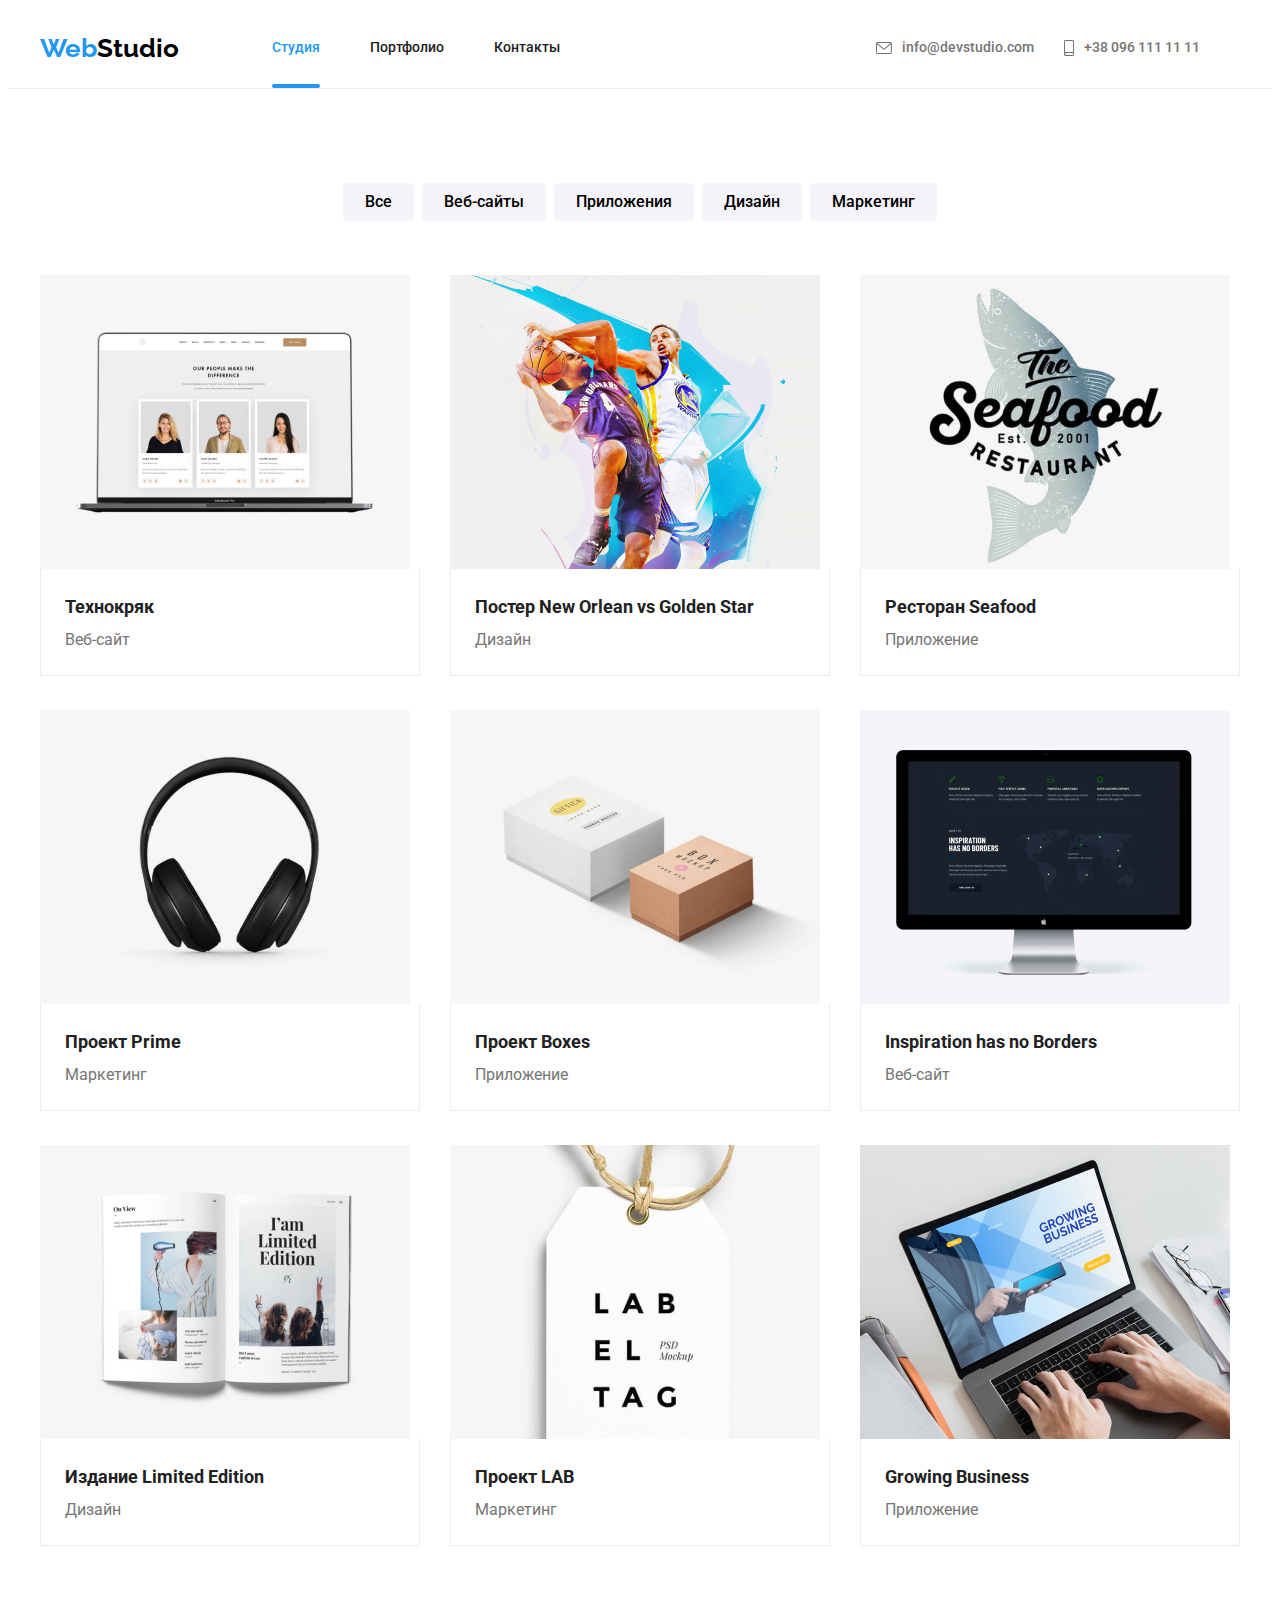
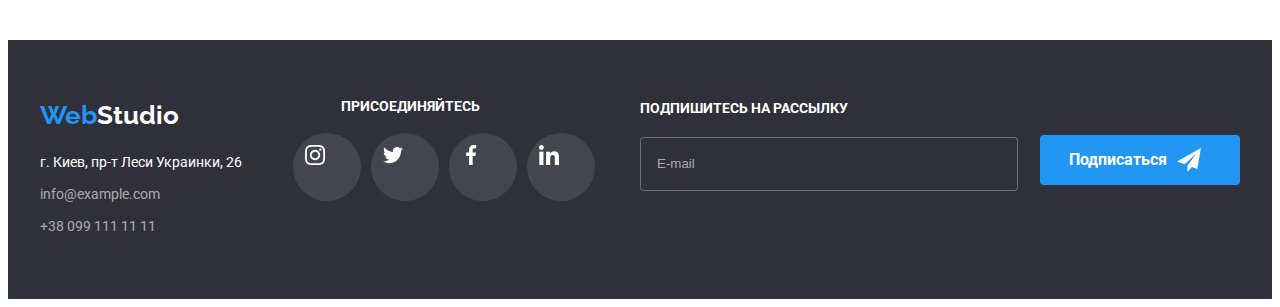
==== portfolio.html @ 8dabffed "mob-menu portfolio" ====
<!DOCTYPE html>
    <html lang="ru">
    <head>
        <meta charset="UTF-8">
        <meta http-equiv="X-UA-Compatible" content="IE=edge">
        <meta name="viewport" content="width=device-width, initial-scale=1.0">
        <title>WebStudio</title>
        <link rel="preconnect" href="https://fonts.gstatic.com">
        <link href="https://fonts.googleapis.com/css2?family=Raleway:wght@700&family=Roboto:wght@400;500;700;900&display=swap" rel="stylesheet">
        <link rel="stylesheet" href="https://cdnjs.cloudflare.com/ajax/libs/modern-normalize/0.2.0/modern-normalize.min.css" integrity="sha512-sqIVMkf5f8XGYI/UZYGs7wODxlUeoj9JknataPfUwtvrSKWMHrMXGZ7Evb6nabFYJQG15vFFyALe6r0nWCD1Ug==" crossorigin="anonymous" referrerpolicy="no-referrer" />
        <link rel="stylesheet" href="https://cdnjs.cloudflare.com/ajax/libs/animate.css/4.1.1/animate.min.css"/>
        <link rel="stylesheet" href="./css/main.min.css">
        </head>
<body>
    <!-- header -->
    <header class="header">
        <div class="container header-container">
            <nav class="nav">
                <a class="log link" lang="en" href="./">Web<span class="log__studio_black">Studio</span></a>
                <ul class="nav__list">
                    <li class="list nav__item">
                        <a class="link nav__link nav__link_active" href="./index.html">Студия</a>
                    </li>
    
                    <li class="list nav__item">
                        <a class="link nav__link nav__link_border" href="./portfolio.html">Портфолио</a>
                    </li>
    
                    <li class="list nav__item">
                        <a class="link nav__link nav__link_border" href="">Контакты</a>
                    </li>
                </ul>
            </nav>
            <ul class="header-adress">
                <li class="list header-adress__list">
                    <a class="link header-adress__link" lang="en" href="mailto:info@devstudio.com">
                        <svg class="header-adress__mail">
                            <use href="./images/svg/symbol-defs.svg#icon-mail">
                            </use>
                        </svg>
                        info@devstudio.com</a>
                </li>
    
                <li class="list header-adress__list header-adress__list_margin">
                    <a class="link header-adress__link" href="tel:+380961111111">
                        <svg class="header-adress__tel">
                            <use href="./images/svg/symbol-defs.svg#icon-smartphone">
                            </use>
                        </svg>
                        +38 096 111 11 11</a>
                </li>
            </ul>
            <!-- mobil menu -->
            <button type="button" class="header__mobil-menu" data-menu-open>
                <svg class="icon-burger-icon" width="24px" height="16px">
                    <use href="./images/svg/symbol-defs.svg#icon-burger-icon">
                    </use>
                </svg>
            </button>
        </div>
        <div class="mob-menu is-hidden" mob-menu>
            <div class="container">
                <button type="button" class="mob-button-close" data-menu-close>
                    <svg class="mob-icon-close" width="19px" height="19px">
                        <use href="./images/svg/symbol-defs.svg#icon-close-black">
                        </use>
                    </svg>
                </button>
                <ul class="mob-menu-list list">
                    <li class="mob-menu-list__item">
                        <a href="./index.html" class="mob-menu-list__link link">Студия</a>
                    </li>
    
                    <li class="mob-menu-list__item">
                        <a href="./portfolio.html" class="mob-menu-list__link link">Портфолио</a>
                    </li>
    
                    <li class="mob-menu-list__item">
                        <a href="" class="mob-menu-list__link link">Контакты</a>
                    </li>
                </ul>
    
                <div class="menu-bottom">
                    <ul class="mob-menu-contacts list">
                        <li class="mob-menu-contacts__item">
                            <a href="" class="mob-menu-contacts__link_tel link">+38 096 111 11 11</a>
                        </li>
    
                        <li class="mob-menu-contacts__item">
                            <a href="" class="mob-menu-contacts__link_mail link">info@devstudio.com</a>
                        </li>
                    </ul>
    
                    <ul class="mob-menu-social list">
                        <li class="mob-menu-social__item">
                            <a href="" class="mob-menu-social__link link">Instagram</a>
                        </li>
    
                        <li class="mob-menu-social__item">
                            <a href="" class="mob-menu-social__link link">Twitter</a>
                        </li>
    
                        <li class="mob-menu-social__item">
                            <a href="" class="mob-menu-social__link link">Facebook</a>
                        </li>
    
                        <li class="mob-menu-social__item">
                            <a href="" class="mob-menu-social__link link">LinkedIn</a>
                        </li>
                    </ul>
                </div>
            </div>
        </div>
    </header>
    <main>
        <section class="section portfolio-section">
            <div class="container">
                <h1 class="portfolio-title">Портфолио</h1>
            <!-- photo filter -->
                <ul class="portfolio-list">
                    <li class="list portfolio-item">
                        <button class="filter-batton" type="button">Все</button>
                    </li>

                    <li class="list portfolio-item">
                        <button class="filter-batton" type="button">Веб-сайты</button>
                    </li>

                    <li class="list portfolio-item">
                        <button class="filter-batton" type="button">Приложения</button>
                    </li>

                    <li class="list portfolio-item">
                        <button class="filter-batton" type="button">Дизайн</button>
                    </li>

                    <li class="list portfolio-item">
                        <button class="filter-batton" type="button">Маркетинг</button>
                    </li>
                </ul>
    <!-- photo list -->
        <ul class="photo-list">
            <li class="list shadow-list">
                <a class="link photo-list-link" href="">
                    <div class="photo-list-card">
                        <img src="./images/portfolio/tehnokryak.jpg"
                        alt="Фотографии людей"
                        width="370"
                        height="294">
                        <h3 class="photo-list-text">Технокряк это современная площадка распространения коронавируса. Компании используют эту платформу для цифрового шпионажа и атак на защищённые сервера конкурентов.</h3>
                    </div>
                    <div class="photo-list-description">
                        <h2>Технокряк</h2>
                        <p>Веб-сайт</p>
                    </div>
                </a>
            </li>

            <li class="list shadow-list">
                <a class="link photo-list-link" href="">
                    <div class="photo-list-card">
                    <img src="./images/portfolio/new-orlean.jpg"
                        alt="Фотографии двух баскетболистов с мячем"
                        width="370"
                        height="294">
                        <h3 class="photo-list-text">Технокряк это современная площадка распространения коронавируса. Компании используют эту платформу для цифрового шпионажа и атак на защищённые сервера конкурентов.</h3>
                    </div>
                    <div class="photo-list-description">
                        <h2 lang="en">Постер New Orlean vs Golden Star</h2>
                        <p>Дизайн</p>
                    </div>
                </a>
            </li>

            <li class="list shadow-list">
                <a class="link photo-list-link" href="">
                    <div class="photo-list-card">
                    <img src="./images/portfolio/seafood.jpg"
                        alt="Фотография логотипа ресторана в виде рыбы"
                        width="370"
                        height="294">
                        <h3 class="photo-list-text">Технокряк это современная площадка распространения коронавируса. Компании используют эту платформу для цифрового шпионажа и атак на защищённые сервера конкурентов.</h3>
                    </div>
                    <div class="photo-list-description">
                        <h2 lang="en">Ресторан Seafood</h2>
                        <p>Приложение</p>
                    </div>
                </a>
            </li>

            <li class="list shadow-list">
                <a class="link photo-list-link" href="">
                    <div class="photo-list-card">
                    <img src="./images/portfolio/prime.jpg"
                        alt="Фотография наушников"
                        width="370"
                        height="294">
                        <h3 class="photo-list-text">Технокряк это современная площадка распространения коронавируса. Компании используют эту платформу для цифрового шпионажа и атак на защищённые сервера конкурентов.</h3>
                    </div>
                    <div class="photo-list-description">
                        <h2 lang="en">Проект Prime</h2>
                        <p>Маркетинг</p>
                    </div>
                </a>
            </li>

            <li class="list shadow-list">
                <a class="link photo-list-link" href="">
                    <div class="photo-list-card">
                    <img src="./images/portfolio/boxes.jpg"
                        alt="Фотография коробочек"
                        width="370"
                        height="294">
                        <h3 class="photo-list-text">Технокряк это современная площадка распространения коронавируса. Компании используют эту платформу для цифрового шпионажа и атак на защищённые сервера конкурентов.</h3>
                    </div>
                    <div class="photo-list-description">
                        <h2 lang="en">Проект Boxes</h2>
                        <p>Приложение</p>
                    </div>
                </a>
            </li>

            <li class="list shadow-list">
                <a class="link photo-list-link" href="">
                    <div class="photo-list-card">
                    <img src="./images/portfolio/inspiration.jpg"
                        alt="Фотография компьютерного монитора"
                        width="370"
                        height="294">
                        <h3 class="photo-list-text">Технокряк это современная площадка распространения коронавируса. Компании используют эту платформу для цифрового шпионажа и атак на защищённые сервера конкурентов.</h3>
                    </div>
                    <div class="photo-list-description">
                        <h2 lang="en">Inspiration has no Borders</h2>
                        <p>Веб-сайт</p>
                    </div>
                </a>
            </li>

            <li class="list shadow-list">
                <a class="link photo-list-link" href="">
                    <div class="photo-list-card">
                    <img src="./images/portfolio/limited-edition.jpg"
                        alt="Фотография разворота книги"
                        width="370"
                        height="294">
                        <h3 class="photo-list-text">Технокряк это современная площадка распространения коронавируса. Компании используют эту платформу для цифрового шпионажа и атак на защищённые сервера конкурентов.</h3>
                    </div>
                    <div class="photo-list-description">
                        <h2 lang="en">Издание Limited Edition</h2>
                        <p>Дизайн</p>
                    </div>
                </a>
            </li>

            <li class="list shadow-list">
                <a class="link photo-list-link" href="">
                    <div class="photo-list-card">
                    <img src="./images/portfolio/lab.jpg"
                        alt="Фотография лейбы"
                        width="370"
                        height="294">
                        <h3 class="photo-list-text">Технокряк это современная площадка распространения коронавируса. Компании используют эту платформу для цифрового шпионажа и атак на защищённые сервера конкурентов.</h3>
                    </div>
                    <div class="photo-list-description">
                        <h2 lang="en">Проект LAB</h2>
                        <p>Маркетинг</p>
                    </div>
                </a>
            </li>

            <li class="list shadow-list">
                <a class="link photo-list-link" href="">
                    <div class="photo-list-card">
                    <img src="./images/portfolio/growing-business.jpg"
                        alt="Фотография руки печатающей на нетбуке"
                        width="370"
                        height="294">
                        <h3 class="photo-list-text">Технокряк это современная площадка распространения коронавируса. Компании используют эту платформу для цифрового шпионажа и атак на защищённые сервера конкурентов.</h3>
                    </div>
                    <div class="photo-list-description">
                        <h2 lang="en">Growing Business</h2>
                        <p>Приложение</p>
                    </div>
                </a>
            </li>
            
        </ul>
    </div> 
    </section>
    </main>
<!-- footer -->
<footer class="footer">
<div class="container footer__container">

    <ul class="footer-list">
        <li class="list">
            <a lang="en" class="log link" href="./">Web<span class="log__studio_white">Studio</span></a>
            <address>
                <a class="adress-phisical link"
                    href="https://www.google.com.ua/maps/place/%D0%B1%D1%83%D0%BB.+%D0%9B%D0%B5%D1%81%D0%B8+%D0%A3%D0%BA%D1%80%D0%B0%D0%B8%D0%BD%D0%BA%D0%B8,+26,+%D0%9A%D0%B8%D0%B5%D0%B2,+02000/@50.4262032,30.5379608,17z/data=!4m5!3m4!1s0x40d4cf0e033ecbe9:0x57a4dffefec77da0!8m2!3d50.4265807!4d30.5383858"
                    target="_blank" rel="noopener norefferer">
                    г. Киев, пр-т Леси Украинки, 26
                </a>
            </address>
        </li>

        <li class="list"><a class="adress link" href="mailto:info@example.com">info@example.com</a>
        </li>

        <li class="list"><a class="adress link" href="tel:+380991111111">+38 099 111 11 11</a>
        </li>
    </ul>

        <!-- footer social list -->

        <div class="footer-social">
            <h3 class="footer-social_name">Присоединяйтесь</h3>
            <ul class="social">
                <li class="list social__list">
                    <a class="link icon_background icon_background-white" href="">
                        <svg class="icon icon_white">
                            <use class="icon" href="./images/svg/symbol-defs.svg#icon-instagram">
                            </use>
                        </svg>
                    </a>
                </li>

                <li class="list social__list">
                    <a class="link icon_background icon_background-white" href="">
                        <svg class="icon icon_white">
                            <use class="icon" href="./images/svg/symbol-defs.svg#icon-twitter">
                            </use>
                        </svg>
                    </a>
                </li>

                <li class="list social__list">
                    <a class="link icon_background icon_background-white" href="">
                        <svg class="icon icon_white">
                            <use class="icon" href="./images/svg/symbol-defs.svg#icon-facebook">
                            </use>
                        </svg>
                    </a>
                </li>

                <li class="list social__list">
                    <a class="link icon_background icon_background-white" href="">
                        <svg class="icon icon_white">
                            <use class="icon" href="./images/svg/symbol-defs.svg#icon-linkedin">
                            </use>
                        </svg>
                    </a>
                </li>
            </ul>
        </div>
        <!-- Footer form -->

    <form action="#" class="footer-form">
        <p class="footer-form-name">Подпишитесь на рассылку</p>
        <div class="footer-form-container">
            <label class="footer-form-field">
                <input type="email" class="footer-form-input" placeholder="E-mail" name="footer-user-name" required>
            </label>
            <button type="submit" class="button button__footer">Подписаться
                <svg class="icon-icon-send" width="24px" height="24px">
                    <use href="./images/svg/symbol-defs.svg#icon-icon-send">
                    </use>
                </svg>
            </button>
    </form>
    </div>
    </div>
</footer>
<script src="./js/modal.js"></script>
<script src="./js/menu.js"></script>
</body>
</html>
---- css/main.min.css ----
:root{--accent-color: #2196f3;--title-color: #212121;--about-us-card-gap: 30px;--icon-fill: #757575}.visually-hidden{position:absolute !important;clip:rect(1px 1px 1px 1px);clip:rect(1px, 1px, 1px, 1px);padding:0 !important;border:0 !important;height:1px !important;width:1px !important;overflow:hidden}body{color:#757575;font-family:Roboto, sans-serif}.list{list-style:none}.link{text-decoration:none}img{display:block;max-width:100%;height:auto}.section{padding-top:60px;padding-bottom:60px}@media screen and (min-width: 1200px){.section{padding-top:94px;padding-bottom:94px}}.title{font-family:Roboto, sans-serif;font-weight:700;font-size:28px;line-height:1.18;text-align:center;color:var(--title-color);margin-bottom:30px}@media screen and (min-width: 1200px){.title{margin-bottom:50px;font-weight:700;font-size:36px;line-height:1.17}}h1,h2,h3,h4,h5,h6,p{margin-top:0;margin-bottom:0}ul,ol{margin-top:0;margin-bottom:0;padding-left:0}.container{margin-left:auto;margin-right:auto;width:100%;padding-left:15px;padding-right:15px}@media screen and (min-width: 480px){.container{max-width:480px}}@media screen and (min-width: 768px){.container{max-width:768px}}@media screen and (min-width: 1200px){.container{max-width:1200px}}.button{display:flex;align-items:center;text-align:center;min-width:200px;height:50px;background-color:var(--accent-color);font-family:Roboto, sans-serif;font-weight:700;font-size:16px;line-height:1.88;color:white;cursor:pointer;border-radius:4px}.button:hover,.button:focus{background-color:#188ce8}.button__hero{justify-content:center;margin:0 auto;padding:10px 32px;border:0px solid transparent;transition:background-color 250ms cubic-bezier(0.4, 0, 0.2, 1)}.header__mobil-menu{display:flex;align-items:center;justify-content:center;background-color:unset;border:none;cursor:pointer;margin-top:10px;margin-right:0;width:40px;height:40px;padding:0}@media screen and (min-width: 768px){.header__mobil-menu{opacity:0;pointer-events:none}}.mob-button-close{position:absolute;border:none;background-color:unset;width:40px;height:40px;right:20px;top:-35px}.button__footer{justify-content:flex-start;padding:10px 29px;border:0px solid transparent;margin-top:20px;margin-left:auto;margin-right:auto;transition:background-color 250ms cubic-bezier(0.4, 0, 0.2, 1)}@media screen and (min-width: 1200px){.button__footer{margin-right:0;position:absolute;right:15px;top:15px}}.button__modal{justify-content:center;margin:0 auto;padding:10px 55px;border:0px solid transparent;transition:background-color 250ms cubic-bezier(0.4, 0, 0.2, 1)}.social{display:flex;justify-content:center;align-items:center}.social__list{display:flex;justify-content:space-around}.social__list:not(:last-child){margin-right:10px}.icon{height:20px;width:20px}.icon_background{width:44px;height:44px;padding:12px;border-radius:50%;align-items:center;transition:background-color 250ms cubic-bezier(0.4, 0, 0.2, 1)}.icon_background:hover,.icon_background:focus{width:44px;height:44px;background-color:#2196f3;border-radius:50%;fill:white}.icon_background-gray{fill:#afb1b8;transition:background-color 250ms cubic-bezier(0.4, 0, 0.2, 1);transition:fill 250ms cubic-bezier(0.4, 0, 0.2, 1)}@media screen and (min-width: 768px){.footer-social{max-width:206px;text-align:center;margin-left:auto;margin-right:74px}}@media screen and (min-width: 1200px){.footer-social{margin-right:0;text-align:left;margin-left:70px}}.footer-social_name{color:white;font-family:Roboto, sans-serif;font-weight:700;font-size:14px;line-height:.88;text-transform:uppercase;margin-bottom:20px;margin-top:60px}@media screen and (min-width: 768px){.footer-social_name{margin-top:0}}.icon_background-white{fill:white;background-color:rgba(255,255,255,0.1)}.icon_white{fill:white}.backdrop{position:fixed;top:0;left:0;width:100vw;height:100vh;background-color:rgba(0,0,0,0.2);transition:opacity 250ms cubic-bezier(0.4, 0, 0.2, 1),visibility 250ms cubic-bezier(0.4, 0, 0.2, 1)}.modal{position:absolute;left:50%;top:50%;transform:translate(-50%, -50%);width:528px;height:581px;border-radius:4px;background-color:#ffffff;padding:40px}.button-close{display:flex;position:absolute;top:8px;right:8px;width:32px;height:32px;border-radius:50%;border:1px solid rgba(0,0,0,0.1);background-color:transparent;cursor:pointer;padding:6px}.button-close:hover .icon-close-black{fill:var(--accent-color)}.icon-close-black{text-align:center;justify-content:center;fill:#000000}.is-hidden{opacity:0;visibility:hidden;pointer-events:none}.modal-form{display:flex;flex-direction:column;color:#757575}.modal-form-head{font-family:Roboto, sans-serif;font-weight:700;font-size:20px;line-height:1.15;color:#212121;text-align:center;margin-bottom:30px}.modal-form-input{width:100%;height:40px;border:1px solid rgba(33,33,33,0.2);border-radius:4px;padding-left:42px;transition:border-color 250ms cubic-bezier(0.4, 0, 0.2, 1)}.modal-form-field{font-family:Roboto, sans-serif;font-weight:400;font-size:12px;line-height:1.17;margin-bottom:10px}.modal-form-icon{position:absolute;width:18px;height:18px;left:12px;top:50%;fill:#212121;transform:translateY(-50%);transition:fill 250ms cubic-bezier(0.4, 0, 0.2, 1)}.modal-form-field-icon{display:block;position:relative;margin-top:4px}.modal-form-input:focus{outline:none;border-color:var(--accent-color)}.modal-form-input:focus+.modal-form-icon{fill:var(--accent-color)}.modal-form-message{width:100%;height:120px;padding:12px 16px;font-family:Roboto, sans-serif;font-weight:400;font-size:12px;line-height:1.17;border:1px solid rgba(33,33,33,0.2);border-radius:4px;resize:none;transition:border-color 250ms cubic-bezier(0.4, 0, 0.2, 1)}.modal-form-message::placeholder{color:rgba(117,117,117,0.5)}.modal-form-message:focus{outline:none;border-color:var(--accent-color)}.modal-form-chackbox:checked+.modal-form-checkbox-label::before{background-image:url(../images/svg/icon-check.svg);border:none}.modal-form-chackbox:focus+.modal-form-checkbox-label::before{background-image:url(../images/svg/icon-check.svg);border:none}.modal-form-checkbox-label::before{display:block;content:"";width:16px;height:15px;border:1px solid #212121;cursor:pointer;margin-right:7px}.modal-form-checkbox-label{display:flex;align-items:center;justify-content:center;font-family:Roboto, sans-serif;font-weight:400;font-size:14px;line-height:1.71;margin-bottom:30px;margin-top:10px}.header{border-bottom:1px solid #ececec}.header-container{display:flex;align-items:center;justify-content:space-between;height:60px}@media screen and (min-width: 768px){.header-container{height:80px}}.mob-menu{position:fixed;background-color:#fff;width:100vw;height:100vh;top:0;left:0;padding-top:48px;padding-bottom:48px}.mob-menu .container{position:relative;display:flex;height:100%;flex-direction:column;justify-content:space-between}.mob-menu.is-hidden{opacity:0;pointer-events:none}.mob-menu-list__item:not(:last-child){margin-bottom:32px}.mob-menu-list__link{font-weight:500;font-size:40px;line-height:1.17;color:#212121}.mob-menu-contacts__item:not(:last-child){margin-bottom:32px}.mob-menu-contacts{margin-bottom:64px}.mob-menu-contacts__link_tel{font-weight:500;font-size:34px;line-height:1.18;color:#2196f3}.mob-menu-contacts__link_mail{font-weight:500;font-size:24px;line-height:1.17;color:#757575}.mob-menu-social{display:flex}.mob-menu-social__item:not(:last-child){margin-right:20px}.mob-menu-social__link{font-weight:500;font-size:18px;line-height:1.22;color:#2196f3}.log{color:var(--accent-color);font-family:Raleway, sans-serif;font-weight:700;font-size:24px;line-height:1.17}@media screen and (min-width: 1200px){.log{font-weight:700;font-size:26px;line-height:1.19}}.log__studio_black{color:#000000}.log__studio_white{color:#ffffff}.nav{display:flex;align-items:center}.nav__list{align-items:center;display:none}@media screen and (min-width: 768px){.nav__list{display:flex;margin-left:84px}}@media screen and (min-width: 1200px){.nav__list{margin-left:93px}}.nav__link{display:flex;padding-top:32px;padding-bottom:32px;color:var(--title-color);font-family:Roboto, sans-serif;font-weight:500;font-size:14px;line-height:1.14}.nav__link:hover,.nav__link:focus{color:var(--accent-color)}.nav__item:not(:last-child){margin-right:50px}.nav__link_border{position:relative}.nav__link_border::after{content:"";position:absolute;display:block;width:100%;height:4px;bottom:0;width:100%;background-color:var(--accent-color);border-radius:2px;transform:scaleX(0);transition:transform 250ms cubic-bezier(0.4, 0, 0.2, 1)}.nav__link_border:hover::after,.nav__link_border:focus::after{transform:scaleX(1)}.nav__link_active{position:relative;color:var(--accent-color)}.nav__link_active::after{content:"";position:absolute;display:block;width:100%;height:4px;bottom:0;width:100%;background-color:var(--accent-color);border-radius:2px}.header-adress{display:none;align-items:center;margin-left:auto}@media screen and (min-width: 768px){.header-adress{display:flex;flex-wrap:wrap;justify-content:flex-end}.header-adress .header-adress__list_margin{margin-right:19px;margin-top:10px}}@media screen and (min-width: 1200px){.header-adress{display:flex}.header-adress .header-adress__list_margin{margin-right:0;margin-top:0}.header-adress .header-adress__list{display:flex}.header-adress .header-adress__list:not(:last-child){margin-right:30px}}.header-adress__link{display:flex;align-items:center;color:var(--icon-fill);font-family:Roboto, sans-serif;font-weight:500;font-size:14px;line-height:1.14;transition:color 250ms cubic-bezier(0.4, 0, 0.2, 1)}.header-adress__link:hover,.header-adress__link:focus{color:var(--accent-color)}.header-adress__link:hover .header-adress__mail,.header-adress__link:focus .header-adress__mail,.header-adress__link:hover .header-adress__tel,.header-adress__link:focus .header-adress__tel{fill:var(--accent-color)}.header-adress__mail{height:12px;width:16px;fill:var(--icon-fill);margin-right:10px;transition:fill 250ms cubic-bezier(0.4, 0, 0.2, 1)}.header-adress__tel{height:16px;width:10px;fill:var(--icon-fill);margin-right:10px;transition:fill 250ms cubic-bezier(0.4, 0, 0.2, 1)}.hero{padding-top:118px;padding-bottom:118px;background-color:rgba(47,48,58,0.4);background-image:linear-gradient(to right, rgba(47,48,58,0.4), rgba(47,48,58,0.4)),url(../images/hero/hero-background.jpg);background-repeat:no-repeat;margin-right:auto;margin-left:auto;max-width:1600px;background-position:center;background-size:cover}@media screen and (min-width: 1200px){.hero{padding-top:200px;padding-bottom:200px}}.hero__name{color:white;font-family:Roboto, sans-serif;font-weight:900;font-size:26px;line-height:1.62;text-align:center;text-transform:uppercase;margin-bottom:30px}@media screen and (min-width: 1200px){.hero__name{font-weight:900;font-size:44px;line-height:1.36}}@media screen and (min-width: 768px){.about{max-width:768px;display:flex;flex-wrap:wrap;margin-left:-30px}}@media screen and (min-width: 1200px){.about{max-width:1200px;display:flex;flex-wrap:wrap}}.about__list{margin-bottom:-30px}@media screen and (min-width: 768px){.about__list{flex-basis:calc((100% - 60px) / 2);margin-left:var(--about-us-card-gap)}}@media screen and (min-width: 1200px){.about__list{flex-basis:calc((100% - 120px) / 4)}}.about__title{color:var(--title-color);font-family:Roboto, sans-serif;font-weight:700;font-size:14px;line-height:1.14;text-transform:uppercase;text-align:center}@media screen and (min-width: 768px){.about__title{text-align:left}}.about__description{font-family:Roboto, sans-serif;font-weight:400;font-size:14px;line-height:1.71;margin-top:10px;margin-bottom:30px}.about-us__thumb{padding:25px 100px;background-color:#f5f4fa;margin-bottom:30px;text-align:center}.about-img{height:70px;width:70px}.about-img__icon{height:70px;width:70px}.occupation{padding-top:0}.ocupation__list{display:flex;margin-right:-30px}.occupation__card{position:relative;margin-right:30px;margin-bottom:31px;flex-basis:calc((100% - 90px) / 3)}.ocupation__description{position:absolute;bottom:0;width:100%;font-family:Roboto, sans-serif;font-weight:700;font-size:14px;line-height:1.14;text-transform:uppercase;padding:27px 82px;background:rgba(47,48,58,0.8);color:white}.occupation_none{display:none}@media screen and (min-width: 1200px){.occupation_none{display:block}}.team{background-color:#f5f4fa}.team__name{color:var(--title-color);font-family:Roboto, sans-serif;font-weight:500;font-size:16px;line-height:1.19;text-align:center}.team__profession{font-family:Roboto, sans-serif;font-weight:400;font-size:16px;line-height:1.19;text-align:center;margin-top:10px;margin-bottom:16px}.team__list{margin-bottom:-30px}@media screen and (min-width: 768px){.team__list{max-width:768px;display:flex;flex-wrap:wrap;margin-left:-30px}}@media screen and (min-width: 1200px){.team__list{max-width:1200px;display:flex;flex-wrap:wrap}}.team__element{margin-bottom:30px;box-shadow:0px 2px 1px 0px rgba(0,0,0,0.2),0px 1px 1px 0px rgba(0,0,0,0.14),0px 1px 3px 0px rgba(0,0,0,0.12)}@media screen and (min-width: 768px){.team__element{flex-basis:calc((100% - 60px) / 2);margin-left:var(--about-us-card-gap)}}@media screen and (min-width: 1200px){.team__element{flex-basis:calc((100% - 120px) / 4)}}.team__thumb{padding-top:30px;padding-bottom:30px;background-color:white}.clients{display:flex;flex-wrap:wrap;justify-content:center;align-items:center;flex-basis:calc((100% - 60px) / 2);margin-left:-30px;margin-bottom:-30px}.clients_list{display:flex;flex-wrap:wrap;width:210px;height:92px;border-top:1px solid #afb1b8;border-right:1px solid #afb1b8;border-bottom:1px solid #afb1b8;border-left:1px solid #afb1b8;border-radius:4px;align-items:center;justify-content:center;flex-basis:calc((100% - 60px) / 2);margin-left:30px;margin-bottom:30px}@media screen and (min-width: 768px){.clients_list{flex-basis:calc((100% - 90px) / 3);width:226px}}@media screen and (min-width: 1200px){.clients_list{flex-basis:calc((100% - 180px) / 6);width:170px}}.clients-log_fill{width:170px;height:60px;fill:#afb1b8;transition:fill 250ms cubic-bezier(0.4, 0, 0.2, 1)}.clients-log{display:flex;width:210px;height:92px;align-items:center;justify-content:center}@media screen and (min-width: 768px){.clients-log{flex-basis:calc((100% - 90px) / 3);width:226px}}@media screen and (min-width: 1200px){.clients-log{flex-basis:calc((100% - 180px) / 6);width:170px}}.clients-log:hover{border-top:1px solid #2196f3;border-right:1px solid #2196f3;border-bottom:1px solid #2196f3;border-left:1px solid #2196f3;border-radius:4px;fill:#2196f3}.clients-log:hover .clients-log_fill,.clients-log:focus .clients-log_fill{fill:#2196f3}.footer{background-color:#2f303a;padding-top:60px;padding-bottom:60px;display:flex;text-align:center}@media screen and (min-width: 768px){.footer{text-align:left}}@media screen and (min-width: 768px){.footer__container{display:flex;flex-wrap:wrap;text-align:center;justify-content:center;position:relative}}@media screen and (min-width: 1200px){.footer__container{justify-content:left}}@media screen and (min-width: 768px){.footer-list{width:232px;margin-left:61px;text-align:center}}@media screen and (min-width: 1200px){.footer-list{width:231px;text-align:left;margin-left:0}}.adress-phisical{display:block;color:#ffffff;font-family:Roboto, sans-serif;font-style:normal;font-weight:400;font-size:14px;line-height:1.71;margin-top:20px;transition:color 250ms cubic-bezier(0.4, 0, 0.2, 1)}.adress-phisical:hover,.adress-phisical:focus{color:var(--accent-color)}.adress{display:block;color:rgba(255,255,255,0.6);font-family:Roboto, sans-serif;font-style:normal;font-weight:400;font-size:14px;line-height:1.71;margin-top:8px;transition:color 250ms cubic-bezier(0.4, 0, 0.2, 1)}.adress:hover,.adress:focus{color:var(--accent-color)}.portfolio-list{display:flex;justify-content:center;padding-bottom:50px}.portfolio-item:not(:first-child){margin-left:8px}.portfolio-title{display:none}.filter-batton{font-family:Roboto, sans-serif;font-weight:500;font-size:16px;line-height:1.63;text-align:center;border-radius:4px;cursor:pointer;background-color:#f5f4fa;padding:6px 22px;border:none;transition:background-color 250ms cubic-bezier(0.4, 0, 0.2, 1),color 250ms cubic-bezier(0.4, 0, 0.2, 1),box-shadow 250ms cubic-bezier(0.4, 0, 0.2, 1)}.filter-batton:hover,.filter-batton:focus{background-color:var(--accent-color);box-shadow:0px 2px 2px 0px rgba(0,0,0,0.12),0px 1px 2px 0px rgba(0,0,0,0.08),0px 3px 1px 0px rgba(0,0,0,0.1);color:white}.photo-list-link{display:block}.photo-list-link:hover .photo-list-text,.photo-list-link:focus .photo-list-text{transform:translateY(0%)}.photo-list-card{position:relative;overflow:hidden}.photo-list-text{position:absolute;top:0;left:0;height:100%;width:100%;overflow:auto;display:block;font-family:Roboto, sans-serif;font-weight:400;font-size:18px;line-height:1.56;color:white;background-color:rgba(33,150,243,0.9);padding:63px 24px;transform:translateY(100%);transition:transform 250ms cubic-bezier(0.4, 0, 0.2, 1)}.photo-list{display:flex;flex-wrap:wrap;margin-right:-30px;margin-top:-30px}.photo-list .list{margin-top:34px;margin-right:30px;flex-basis:calc((100% - 90px) / 3)}.photo-list .list:nth-child(3n){margin-right:0}.photo-list h2{color:var(--title-color);font-family:Roboto, sans-serif;font-weight:700;font-size:18px;line-height:2}.photo-list p{font-family:Roboto, sans-serif;font-weight:400;font-size:16px;line-height:1.88;color:#757575}.photo-list-description{padding:20px 24px;border-left:1px solid #ececec;border-right:1px solid #ececec;border-bottom:1px solid #ececec}.shadow-list{transition:box-shadow 250ms cubic-bezier(0.4, 0, 0.2, 1)}.shadow-list:hover,.shadow-list:focus{box-shadow:0px 4px 4px 0px rgba(0,0,0,0.25)}.footer-form-container{width:100%}.footer-form{color:white;margin-left:auto;margin-top:60px}@media screen and (min-width: 768px){.footer-form{margin-left:0}}@media screen and (min-width: 1200px){.footer-form{justify-content:left;margin-left:93px;margin-top:0}}.footer-form-name{display:flex;width:100%;justify-content:center;margin-bottom:20px;font-weight:700;font-size:14px;line-height:1.17;text-transform:uppercase}@media screen and (min-width: 1200px){.footer-form-name{justify-content:left}}.footer-form-input{display:block;width:450px;height:50px;background-color:#2f303a;border:1px solid rgba(255,255,255,0.3);border-radius:4px;padding-left:16px}.footer-form-input::placeholder{color:rgba(255,255,255,0.6)}@media screen and (min-width: 1200px){.footer-form-input{width:358px}}.icon-icon-send{fill:white;margin-left:10px}
/*# sourceMappingURL=main.min.css.map */
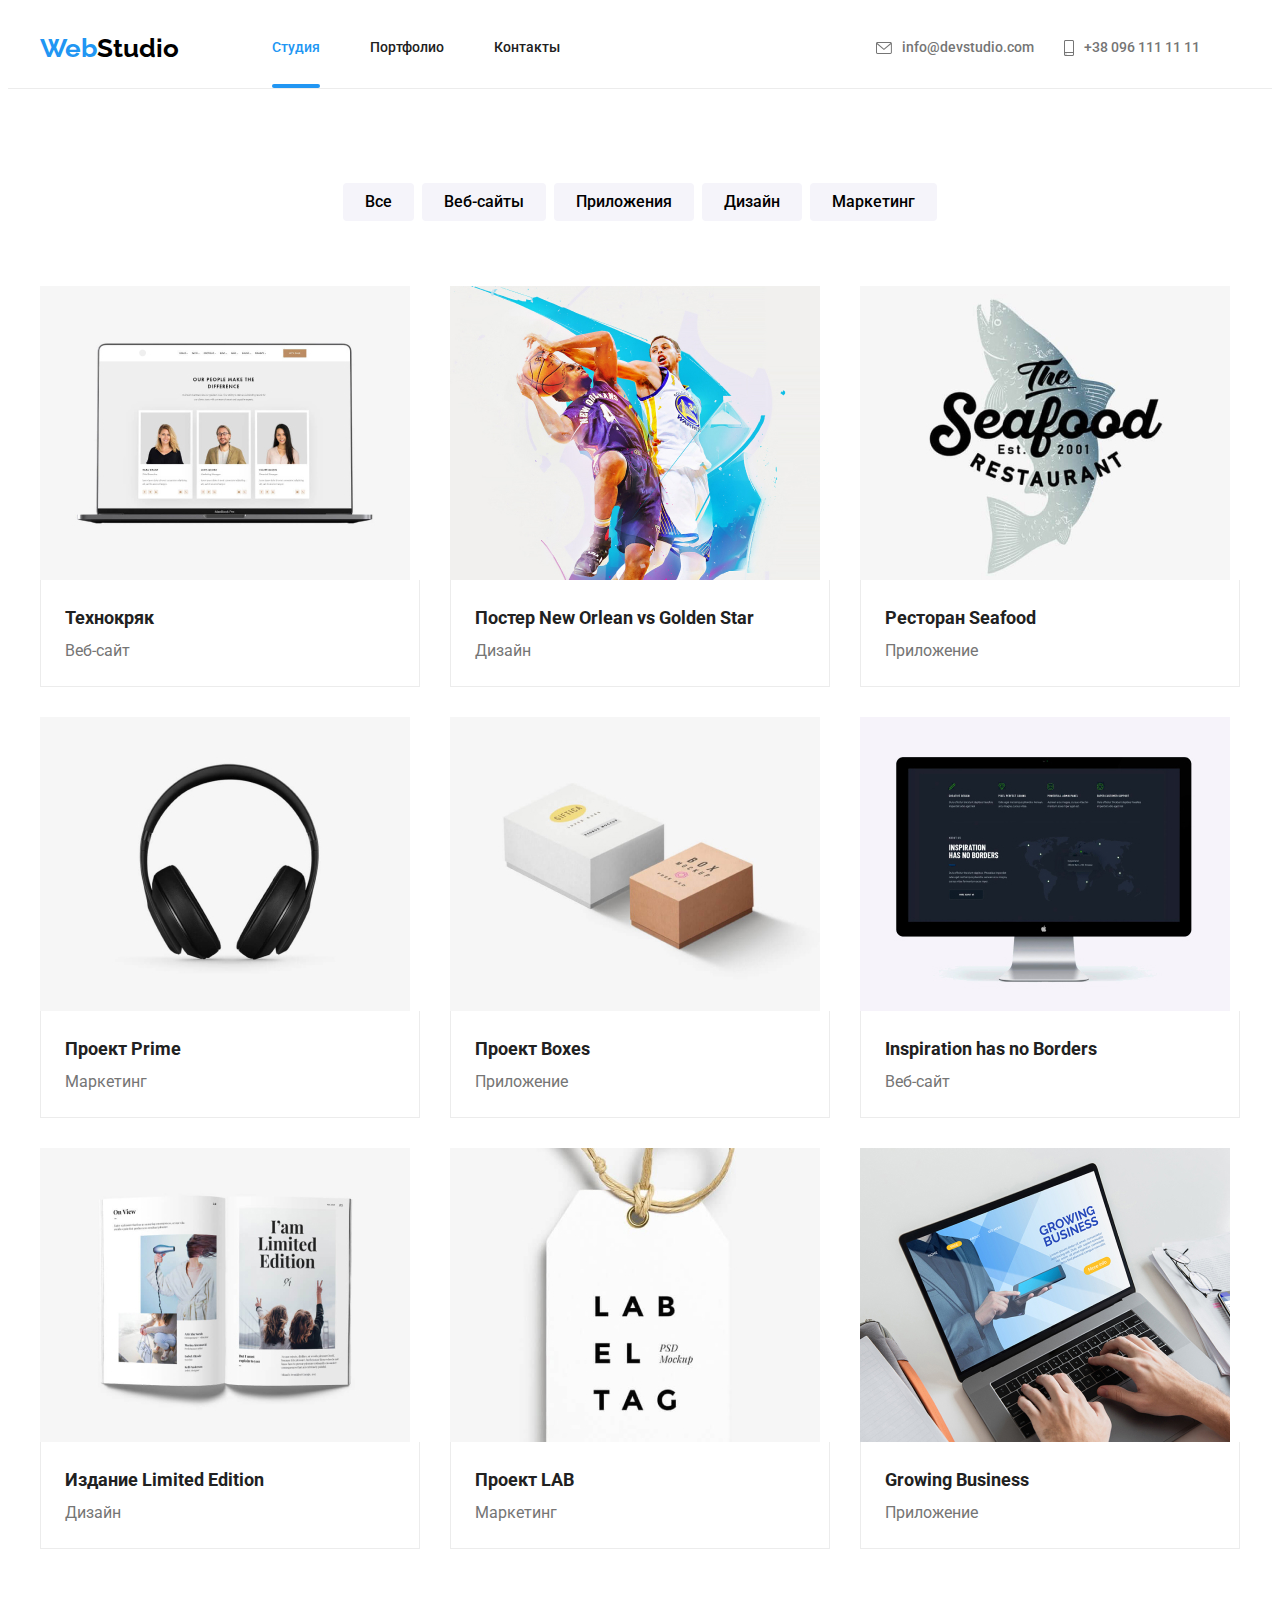
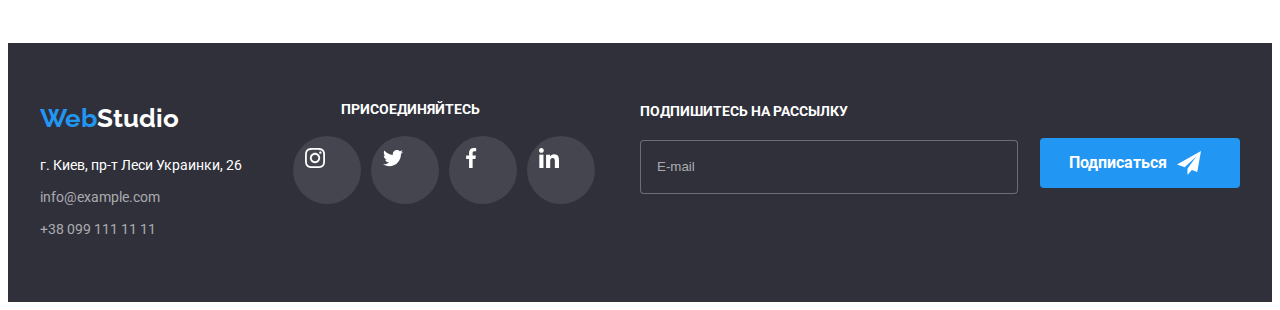
==== commit cd2493b3: "portfolio adaptive" ====
--- a/portfolio.html
+++ b/portfolio.html
@@ -115,7 +115,7 @@
     <main>
         <section class="section portfolio-section">
             <div class="container">
-                <h1 class="portfolio-title">Портфолио</h1>
+                <h1 class="visually-hidden">Портфолио</h1>
             <!-- photo filter -->
                 <ul class="portfolio-list">
                     <li class="list portfolio-item">
@@ -130,7 +130,7 @@
                         <button class="filter-batton" type="button">Приложения</button>
                     </li>
 
-                    <li class="list portfolio-item">
+                    <li class="list portfolio-item_margin">
                         <button class="filter-batton" type="button">Дизайн</button>
                     </li>
 
@@ -371,7 +371,6 @@
     </div>
     </div>
 </footer>
-<script src="./js/modal.js"></script>
 <script src="./js/menu.js"></script>
 </body>
 </html>--- a/css/main.min.css
+++ b/css/main.min.css
@@ -1,2 +1,2 @@
-:root{--accent-color: #2196f3;--title-color: #212121;--about-us-card-gap: 30px;--icon-fill: #757575}.visually-hidden{position:absolute !important;clip:rect(1px 1px 1px 1px);clip:rect(1px, 1px, 1px, 1px);padding:0 !important;border:0 !important;height:1px !important;width:1px !important;overflow:hidden}body{color:#757575;font-family:Roboto, sans-serif}.list{list-style:none}.link{text-decoration:none}img{display:block;max-width:100%;height:auto}.section{padding-top:60px;padding-bottom:60px}@media screen and (min-width: 1200px){.section{padding-top:94px;padding-bottom:94px}}.title{font-family:Roboto, sans-serif;font-weight:700;font-size:28px;line-height:1.18;text-align:center;color:var(--title-color);margin-bottom:30px}@media screen and (min-width: 1200px){.title{margin-bottom:50px;font-weight:700;font-size:36px;line-height:1.17}}h1,h2,h3,h4,h5,h6,p{margin-top:0;margin-bottom:0}ul,ol{margin-top:0;margin-bottom:0;padding-left:0}.container{margin-left:auto;margin-right:auto;width:100%;padding-left:15px;padding-right:15px}@media screen and (min-width: 480px){.container{max-width:480px}}@media screen and (min-width: 768px){.container{max-width:768px}}@media screen and (min-width: 1200px){.container{max-width:1200px}}.button{display:flex;align-items:center;text-align:center;min-width:200px;height:50px;background-color:var(--accent-color);font-family:Roboto, sans-serif;font-weight:700;font-size:16px;line-height:1.88;color:white;cursor:pointer;border-radius:4px}.button:hover,.button:focus{background-color:#188ce8}.button__hero{justify-content:center;margin:0 auto;padding:10px 32px;border:0px solid transparent;transition:background-color 250ms cubic-bezier(0.4, 0, 0.2, 1)}.header__mobil-menu{display:flex;align-items:center;justify-content:center;background-color:unset;border:none;cursor:pointer;margin-top:10px;margin-right:0;width:40px;height:40px;padding:0}@media screen and (min-width: 768px){.header__mobil-menu{opacity:0;pointer-events:none}}.mob-button-close{position:absolute;border:none;background-color:unset;width:40px;height:40px;right:20px;top:-35px}.button__footer{justify-content:flex-start;padding:10px 29px;border:0px solid transparent;margin-top:20px;margin-left:auto;margin-right:auto;transition:background-color 250ms cubic-bezier(0.4, 0, 0.2, 1)}@media screen and (min-width: 1200px){.button__footer{margin-right:0;position:absolute;right:15px;top:15px}}.button__modal{justify-content:center;margin:0 auto;padding:10px 55px;border:0px solid transparent;transition:background-color 250ms cubic-bezier(0.4, 0, 0.2, 1)}.social{display:flex;justify-content:center;align-items:center}.social__list{display:flex;justify-content:space-around}.social__list:not(:last-child){margin-right:10px}.icon{height:20px;width:20px}.icon_background{width:44px;height:44px;padding:12px;border-radius:50%;align-items:center;transition:background-color 250ms cubic-bezier(0.4, 0, 0.2, 1)}.icon_background:hover,.icon_background:focus{width:44px;height:44px;background-color:#2196f3;border-radius:50%;fill:white}.icon_background-gray{fill:#afb1b8;transition:background-color 250ms cubic-bezier(0.4, 0, 0.2, 1);transition:fill 250ms cubic-bezier(0.4, 0, 0.2, 1)}@media screen and (min-width: 768px){.footer-social{max-width:206px;text-align:center;margin-left:auto;margin-right:74px}}@media screen and (min-width: 1200px){.footer-social{margin-right:0;text-align:left;margin-left:70px}}.footer-social_name{color:white;font-family:Roboto, sans-serif;font-weight:700;font-size:14px;line-height:.88;text-transform:uppercase;margin-bottom:20px;margin-top:60px}@media screen and (min-width: 768px){.footer-social_name{margin-top:0}}.icon_background-white{fill:white;background-color:rgba(255,255,255,0.1)}.icon_white{fill:white}.backdrop{position:fixed;top:0;left:0;width:100vw;height:100vh;background-color:rgba(0,0,0,0.2);transition:opacity 250ms cubic-bezier(0.4, 0, 0.2, 1),visibility 250ms cubic-bezier(0.4, 0, 0.2, 1)}.modal{position:absolute;left:50%;top:50%;transform:translate(-50%, -50%);width:528px;height:581px;border-radius:4px;background-color:#ffffff;padding:40px}.button-close{display:flex;position:absolute;top:8px;right:8px;width:32px;height:32px;border-radius:50%;border:1px solid rgba(0,0,0,0.1);background-color:transparent;cursor:pointer;padding:6px}.button-close:hover .icon-close-black{fill:var(--accent-color)}.icon-close-black{text-align:center;justify-content:center;fill:#000000}.is-hidden{opacity:0;visibility:hidden;pointer-events:none}.modal-form{display:flex;flex-direction:column;color:#757575}.modal-form-head{font-family:Roboto, sans-serif;font-weight:700;font-size:20px;line-height:1.15;color:#212121;text-align:center;margin-bottom:30px}.modal-form-input{width:100%;height:40px;border:1px solid rgba(33,33,33,0.2);border-radius:4px;padding-left:42px;transition:border-color 250ms cubic-bezier(0.4, 0, 0.2, 1)}.modal-form-field{font-family:Roboto, sans-serif;font-weight:400;font-size:12px;line-height:1.17;margin-bottom:10px}.modal-form-icon{position:absolute;width:18px;height:18px;left:12px;top:50%;fill:#212121;transform:translateY(-50%);transition:fill 250ms cubic-bezier(0.4, 0, 0.2, 1)}.modal-form-field-icon{display:block;position:relative;margin-top:4px}.modal-form-input:focus{outline:none;border-color:var(--accent-color)}.modal-form-input:focus+.modal-form-icon{fill:var(--accent-color)}.modal-form-message{width:100%;height:120px;padding:12px 16px;font-family:Roboto, sans-serif;font-weight:400;font-size:12px;line-height:1.17;border:1px solid rgba(33,33,33,0.2);border-radius:4px;resize:none;transition:border-color 250ms cubic-bezier(0.4, 0, 0.2, 1)}.modal-form-message::placeholder{color:rgba(117,117,117,0.5)}.modal-form-message:focus{outline:none;border-color:var(--accent-color)}.modal-form-chackbox:checked+.modal-form-checkbox-label::before{background-image:url(../images/svg/icon-check.svg);border:none}.modal-form-chackbox:focus+.modal-form-checkbox-label::before{background-image:url(../images/svg/icon-check.svg);border:none}.modal-form-checkbox-label::before{display:block;content:"";width:16px;height:15px;border:1px solid #212121;cursor:pointer;margin-right:7px}.modal-form-checkbox-label{display:flex;align-items:center;justify-content:center;font-family:Roboto, sans-serif;font-weight:400;font-size:14px;line-height:1.71;margin-bottom:30px;margin-top:10px}.header{border-bottom:1px solid #ececec}.header-container{display:flex;align-items:center;justify-content:space-between;height:60px}@media screen and (min-width: 768px){.header-container{height:80px}}.mob-menu{position:fixed;background-color:#fff;width:100vw;height:100vh;top:0;left:0;padding-top:48px;padding-bottom:48px}.mob-menu .container{position:relative;display:flex;height:100%;flex-direction:column;justify-content:space-between}.mob-menu.is-hidden{opacity:0;pointer-events:none}.mob-menu-list__item:not(:last-child){margin-bottom:32px}.mob-menu-list__link{font-weight:500;font-size:40px;line-height:1.17;color:#212121}.mob-menu-contacts__item:not(:last-child){margin-bottom:32px}.mob-menu-contacts{margin-bottom:64px}.mob-menu-contacts__link_tel{font-weight:500;font-size:34px;line-height:1.18;color:#2196f3}.mob-menu-contacts__link_mail{font-weight:500;font-size:24px;line-height:1.17;color:#757575}.mob-menu-social{display:flex}.mob-menu-social__item:not(:last-child){margin-right:20px}.mob-menu-social__link{font-weight:500;font-size:18px;line-height:1.22;color:#2196f3}.log{color:var(--accent-color);font-family:Raleway, sans-serif;font-weight:700;font-size:24px;line-height:1.17}@media screen and (min-width: 1200px){.log{font-weight:700;font-size:26px;line-height:1.19}}.log__studio_black{color:#000000}.log__studio_white{color:#ffffff}.nav{display:flex;align-items:center}.nav__list{align-items:center;display:none}@media screen and (min-width: 768px){.nav__list{display:flex;margin-left:84px}}@media screen and (min-width: 1200px){.nav__list{margin-left:93px}}.nav__link{display:flex;padding-top:32px;padding-bottom:32px;color:var(--title-color);font-family:Roboto, sans-serif;font-weight:500;font-size:14px;line-height:1.14}.nav__link:hover,.nav__link:focus{color:var(--accent-color)}.nav__item:not(:last-child){margin-right:50px}.nav__link_border{position:relative}.nav__link_border::after{content:"";position:absolute;display:block;width:100%;height:4px;bottom:0;width:100%;background-color:var(--accent-color);border-radius:2px;transform:scaleX(0);transition:transform 250ms cubic-bezier(0.4, 0, 0.2, 1)}.nav__link_border:hover::after,.nav__link_border:focus::after{transform:scaleX(1)}.nav__link_active{position:relative;color:var(--accent-color)}.nav__link_active::after{content:"";position:absolute;display:block;width:100%;height:4px;bottom:0;width:100%;background-color:var(--accent-color);border-radius:2px}.header-adress{display:none;align-items:center;margin-left:auto}@media screen and (min-width: 768px){.header-adress{display:flex;flex-wrap:wrap;justify-content:flex-end}.header-adress .header-adress__list_margin{margin-right:19px;margin-top:10px}}@media screen and (min-width: 1200px){.header-adress{display:flex}.header-adress .header-adress__list_margin{margin-right:0;margin-top:0}.header-adress .header-adress__list{display:flex}.header-adress .header-adress__list:not(:last-child){margin-right:30px}}.header-adress__link{display:flex;align-items:center;color:var(--icon-fill);font-family:Roboto, sans-serif;font-weight:500;font-size:14px;line-height:1.14;transition:color 250ms cubic-bezier(0.4, 0, 0.2, 1)}.header-adress__link:hover,.header-adress__link:focus{color:var(--accent-color)}.header-adress__link:hover .header-adress__mail,.header-adress__link:focus .header-adress__mail,.header-adress__link:hover .header-adress__tel,.header-adress__link:focus .header-adress__tel{fill:var(--accent-color)}.header-adress__mail{height:12px;width:16px;fill:var(--icon-fill);margin-right:10px;transition:fill 250ms cubic-bezier(0.4, 0, 0.2, 1)}.header-adress__tel{height:16px;width:10px;fill:var(--icon-fill);margin-right:10px;transition:fill 250ms cubic-bezier(0.4, 0, 0.2, 1)}.hero{padding-top:118px;padding-bottom:118px;background-color:rgba(47,48,58,0.4);background-image:linear-gradient(to right, rgba(47,48,58,0.4), rgba(47,48,58,0.4)),url(../images/hero/hero-background.jpg);background-repeat:no-repeat;margin-right:auto;margin-left:auto;max-width:1600px;background-position:center;background-size:cover}@media screen and (min-width: 1200px){.hero{padding-top:200px;padding-bottom:200px}}.hero__name{color:white;font-family:Roboto, sans-serif;font-weight:900;font-size:26px;line-height:1.62;text-align:center;text-transform:uppercase;margin-bottom:30px}@media screen and (min-width: 1200px){.hero__name{font-weight:900;font-size:44px;line-height:1.36}}@media screen and (min-width: 768px){.about{max-width:768px;display:flex;flex-wrap:wrap;margin-left:-30px}}@media screen and (min-width: 1200px){.about{max-width:1200px;display:flex;flex-wrap:wrap}}.about__list{margin-bottom:-30px}@media screen and (min-width: 768px){.about__list{flex-basis:calc((100% - 60px) / 2);margin-left:var(--about-us-card-gap)}}@media screen and (min-width: 1200px){.about__list{flex-basis:calc((100% - 120px) / 4)}}.about__title{color:var(--title-color);font-family:Roboto, sans-serif;font-weight:700;font-size:14px;line-height:1.14;text-transform:uppercase;text-align:center}@media screen and (min-width: 768px){.about__title{text-align:left}}.about__description{font-family:Roboto, sans-serif;font-weight:400;font-size:14px;line-height:1.71;margin-top:10px;margin-bottom:30px}.about-us__thumb{padding:25px 100px;background-color:#f5f4fa;margin-bottom:30px;text-align:center}.about-img{height:70px;width:70px}.about-img__icon{height:70px;width:70px}.occupation{padding-top:0}.ocupation__list{display:flex;margin-right:-30px}.occupation__card{position:relative;margin-right:30px;margin-bottom:31px;flex-basis:calc((100% - 90px) / 3)}.ocupation__description{position:absolute;bottom:0;width:100%;font-family:Roboto, sans-serif;font-weight:700;font-size:14px;line-height:1.14;text-transform:uppercase;padding:27px 82px;background:rgba(47,48,58,0.8);color:white}.occupation_none{display:none}@media screen and (min-width: 1200px){.occupation_none{display:block}}.team{background-color:#f5f4fa}.team__name{color:var(--title-color);font-family:Roboto, sans-serif;font-weight:500;font-size:16px;line-height:1.19;text-align:center}.team__profession{font-family:Roboto, sans-serif;font-weight:400;font-size:16px;line-height:1.19;text-align:center;margin-top:10px;margin-bottom:16px}.team__list{margin-bottom:-30px}@media screen and (min-width: 768px){.team__list{max-width:768px;display:flex;flex-wrap:wrap;margin-left:-30px}}@media screen and (min-width: 1200px){.team__list{max-width:1200px;display:flex;flex-wrap:wrap}}.team__element{margin-bottom:30px;box-shadow:0px 2px 1px 0px rgba(0,0,0,0.2),0px 1px 1px 0px rgba(0,0,0,0.14),0px 1px 3px 0px rgba(0,0,0,0.12)}@media screen and (min-width: 768px){.team__element{flex-basis:calc((100% - 60px) / 2);margin-left:var(--about-us-card-gap)}}@media screen and (min-width: 1200px){.team__element{flex-basis:calc((100% - 120px) / 4)}}.team__thumb{padding-top:30px;padding-bottom:30px;background-color:white}.clients{display:flex;flex-wrap:wrap;justify-content:center;align-items:center;flex-basis:calc((100% - 60px) / 2);margin-left:-30px;margin-bottom:-30px}.clients_list{display:flex;flex-wrap:wrap;width:210px;height:92px;border-top:1px solid #afb1b8;border-right:1px solid #afb1b8;border-bottom:1px solid #afb1b8;border-left:1px solid #afb1b8;border-radius:4px;align-items:center;justify-content:center;flex-basis:calc((100% - 60px) / 2);margin-left:30px;margin-bottom:30px}@media screen and (min-width: 768px){.clients_list{flex-basis:calc((100% - 90px) / 3);width:226px}}@media screen and (min-width: 1200px){.clients_list{flex-basis:calc((100% - 180px) / 6);width:170px}}.clients-log_fill{width:170px;height:60px;fill:#afb1b8;transition:fill 250ms cubic-bezier(0.4, 0, 0.2, 1)}.clients-log{display:flex;width:210px;height:92px;align-items:center;justify-content:center}@media screen and (min-width: 768px){.clients-log{flex-basis:calc((100% - 90px) / 3);width:226px}}@media screen and (min-width: 1200px){.clients-log{flex-basis:calc((100% - 180px) / 6);width:170px}}.clients-log:hover{border-top:1px solid #2196f3;border-right:1px solid #2196f3;border-bottom:1px solid #2196f3;border-left:1px solid #2196f3;border-radius:4px;fill:#2196f3}.clients-log:hover .clients-log_fill,.clients-log:focus .clients-log_fill{fill:#2196f3}.footer{background-color:#2f303a;padding-top:60px;padding-bottom:60px;display:flex;text-align:center}@media screen and (min-width: 768px){.footer{text-align:left}}@media screen and (min-width: 768px){.footer__container{display:flex;flex-wrap:wrap;text-align:center;justify-content:center;position:relative}}@media screen and (min-width: 1200px){.footer__container{justify-content:left}}@media screen and (min-width: 768px){.footer-list{width:232px;margin-left:61px;text-align:center}}@media screen and (min-width: 1200px){.footer-list{width:231px;text-align:left;margin-left:0}}.adress-phisical{display:block;color:#ffffff;font-family:Roboto, sans-serif;font-style:normal;font-weight:400;font-size:14px;line-height:1.71;margin-top:20px;transition:color 250ms cubic-bezier(0.4, 0, 0.2, 1)}.adress-phisical:hover,.adress-phisical:focus{color:var(--accent-color)}.adress{display:block;color:rgba(255,255,255,0.6);font-family:Roboto, sans-serif;font-style:normal;font-weight:400;font-size:14px;line-height:1.71;margin-top:8px;transition:color 250ms cubic-bezier(0.4, 0, 0.2, 1)}.adress:hover,.adress:focus{color:var(--accent-color)}.portfolio-list{display:flex;justify-content:center;padding-bottom:50px}.portfolio-item:not(:first-child){margin-left:8px}.portfolio-title{display:none}.filter-batton{font-family:Roboto, sans-serif;font-weight:500;font-size:16px;line-height:1.63;text-align:center;border-radius:4px;cursor:pointer;background-color:#f5f4fa;padding:6px 22px;border:none;transition:background-color 250ms cubic-bezier(0.4, 0, 0.2, 1),color 250ms cubic-bezier(0.4, 0, 0.2, 1),box-shadow 250ms cubic-bezier(0.4, 0, 0.2, 1)}.filter-batton:hover,.filter-batton:focus{background-color:var(--accent-color);box-shadow:0px 2px 2px 0px rgba(0,0,0,0.12),0px 1px 2px 0px rgba(0,0,0,0.08),0px 3px 1px 0px rgba(0,0,0,0.1);color:white}.photo-list-link{display:block}.photo-list-link:hover .photo-list-text,.photo-list-link:focus .photo-list-text{transform:translateY(0%)}.photo-list-card{position:relative;overflow:hidden}.photo-list-text{position:absolute;top:0;left:0;height:100%;width:100%;overflow:auto;display:block;font-family:Roboto, sans-serif;font-weight:400;font-size:18px;line-height:1.56;color:white;background-color:rgba(33,150,243,0.9);padding:63px 24px;transform:translateY(100%);transition:transform 250ms cubic-bezier(0.4, 0, 0.2, 1)}.photo-list{display:flex;flex-wrap:wrap;margin-right:-30px;margin-top:-30px}.photo-list .list{margin-top:34px;margin-right:30px;flex-basis:calc((100% - 90px) / 3)}.photo-list .list:nth-child(3n){margin-right:0}.photo-list h2{color:var(--title-color);font-family:Roboto, sans-serif;font-weight:700;font-size:18px;line-height:2}.photo-list p{font-family:Roboto, sans-serif;font-weight:400;font-size:16px;line-height:1.88;color:#757575}.photo-list-description{padding:20px 24px;border-left:1px solid #ececec;border-right:1px solid #ececec;border-bottom:1px solid #ececec}.shadow-list{transition:box-shadow 250ms cubic-bezier(0.4, 0, 0.2, 1)}.shadow-list:hover,.shadow-list:focus{box-shadow:0px 4px 4px 0px rgba(0,0,0,0.25)}.footer-form-container{width:100%}.footer-form{color:white;margin-left:auto;margin-top:60px}@media screen and (min-width: 768px){.footer-form{margin-left:0}}@media screen and (min-width: 1200px){.footer-form{justify-content:left;margin-left:93px;margin-top:0}}.footer-form-name{display:flex;width:100%;justify-content:center;margin-bottom:20px;font-weight:700;font-size:14px;line-height:1.17;text-transform:uppercase}@media screen and (min-width: 1200px){.footer-form-name{justify-content:left}}.footer-form-input{display:block;width:450px;height:50px;background-color:#2f303a;border:1px solid rgba(255,255,255,0.3);border-radius:4px;padding-left:16px}.footer-form-input::placeholder{color:rgba(255,255,255,0.6)}@media screen and (min-width: 1200px){.footer-form-input{width:358px}}.icon-icon-send{fill:white;margin-left:10px}
+:root{--accent-color: #2196f3;--title-color: #212121;--about-us-card-gap: 30px;--icon-fill: #757575}.visually-hidden{position:absolute !important;clip:rect(1px 1px 1px 1px);clip:rect(1px, 1px, 1px, 1px);padding:0 !important;border:0 !important;height:1px !important;width:1px !important;overflow:hidden}body{color:#757575;font-family:Roboto, sans-serif}.list{list-style:none}.link{text-decoration:none}img{display:block;max-width:100%;height:auto}.section{padding-top:60px;padding-bottom:60px}@media screen and (min-width: 1200px){.section{padding-top:94px;padding-bottom:94px}}.title{font-family:Roboto, sans-serif;font-weight:700;font-size:28px;line-height:1.18;text-align:center;color:var(--title-color);margin-bottom:30px}@media screen and (min-width: 1200px){.title{margin-bottom:50px;font-weight:700;font-size:36px;line-height:1.17}}h1,h2,h3,h4,h5,h6,p{margin-top:0;margin-bottom:0}ul,ol{margin-top:0;margin-bottom:0;padding-left:0}.container{margin-left:auto;margin-right:auto;width:100%;padding-left:15px;padding-right:15px}@media screen and (min-width: 480px){.container{max-width:480px}}@media screen and (min-width: 768px){.container{max-width:768px}}@media screen and (min-width: 1200px){.container{max-width:1200px}}.button{display:flex;align-items:center;text-align:center;min-width:200px;height:50px;background-color:var(--accent-color);font-family:Roboto, sans-serif;font-weight:700;font-size:16px;line-height:1.88;color:white;cursor:pointer;border-radius:4px}.button:hover,.button:focus{background-color:#188ce8}.button__hero{justify-content:center;margin:0 auto;padding:10px 32px;border:0px solid transparent;transition:background-color 250ms cubic-bezier(0.4, 0, 0.2, 1)}.header__mobil-menu{display:flex;align-items:center;justify-content:center;background-color:unset;border:none;cursor:pointer;margin-top:10px;margin-right:0;width:40px;height:40px;padding:0}@media screen and (min-width: 768px){.header__mobil-menu{opacity:0;pointer-events:none}}.mob-button-close{position:absolute;border:none;background-color:unset;width:40px;height:40px;right:20px;top:-35px}.button__footer{justify-content:flex-start;padding:10px 29px;border:0px solid transparent;margin-top:20px;margin-left:auto;margin-right:auto;transition:background-color 250ms cubic-bezier(0.4, 0, 0.2, 1)}@media screen and (min-width: 1200px){.button__footer{margin-right:0;position:absolute;right:15px;top:15px}}.button__modal{justify-content:center;margin:0 auto;padding:10px 55px;border:0px solid transparent;transition:background-color 250ms cubic-bezier(0.4, 0, 0.2, 1)}.social{display:flex;justify-content:center;align-items:center}.social__list{display:flex;justify-content:space-around}.social__list:not(:last-child){margin-right:10px}.icon{height:20px;width:20px}.icon_background{width:44px;height:44px;padding:12px;border-radius:50%;align-items:center;transition:background-color 250ms cubic-bezier(0.4, 0, 0.2, 1)}.icon_background:hover,.icon_background:focus{width:44px;height:44px;background-color:#2196f3;border-radius:50%;fill:white}.icon_background-gray{fill:#afb1b8;transition:background-color 250ms cubic-bezier(0.4, 0, 0.2, 1);transition:fill 250ms cubic-bezier(0.4, 0, 0.2, 1)}@media screen and (min-width: 768px){.footer-social{max-width:206px;text-align:center;margin-left:auto;margin-right:74px}}@media screen and (min-width: 1200px){.footer-social{margin-right:0;text-align:left;margin-left:70px}}.footer-social_name{color:white;font-family:Roboto, sans-serif;font-weight:700;font-size:14px;line-height:.88;text-transform:uppercase;margin-bottom:20px;margin-top:60px}@media screen and (min-width: 768px){.footer-social_name{margin-top:0}}.icon_background-white{fill:white;background-color:rgba(255,255,255,0.1)}.icon_white{fill:white}.backdrop{position:fixed;top:0;left:0;width:100vw;height:100vh;background-color:rgba(0,0,0,0.2);transition:opacity 250ms cubic-bezier(0.4, 0, 0.2, 1),visibility 250ms cubic-bezier(0.4, 0, 0.2, 1)}.modal{position:absolute;left:50%;top:50%;transform:translate(-50%, -50%);width:528px;height:581px;border-radius:4px;background-color:#ffffff;padding:40px}.button-close{display:flex;position:absolute;top:8px;right:8px;width:32px;height:32px;border-radius:50%;border:1px solid rgba(0,0,0,0.1);background-color:transparent;cursor:pointer;padding:6px}.button-close:hover .icon-close-black{fill:var(--accent-color)}.icon-close-black{text-align:center;justify-content:center;fill:#000000}.is-hidden{opacity:0;visibility:hidden;pointer-events:none}.modal-form{display:flex;flex-direction:column;color:#757575}.modal-form-head{font-family:Roboto, sans-serif;font-weight:700;font-size:20px;line-height:1.15;color:#212121;text-align:center;margin-bottom:30px}.modal-form-input{width:100%;height:40px;border:1px solid rgba(33,33,33,0.2);border-radius:4px;padding-left:42px;transition:border-color 250ms cubic-bezier(0.4, 0, 0.2, 1)}.modal-form-field{font-family:Roboto, sans-serif;font-weight:400;font-size:12px;line-height:1.17;margin-bottom:10px}.modal-form-icon{position:absolute;width:18px;height:18px;left:12px;top:50%;fill:#212121;transform:translateY(-50%);transition:fill 250ms cubic-bezier(0.4, 0, 0.2, 1)}.modal-form-field-icon{display:block;position:relative;margin-top:4px}.modal-form-input:focus{outline:none;border-color:var(--accent-color)}.modal-form-input:focus+.modal-form-icon{fill:var(--accent-color)}.modal-form-message{width:100%;height:120px;padding:12px 16px;font-family:Roboto, sans-serif;font-weight:400;font-size:12px;line-height:1.17;border:1px solid rgba(33,33,33,0.2);border-radius:4px;resize:none;transition:border-color 250ms cubic-bezier(0.4, 0, 0.2, 1)}.modal-form-message::placeholder{color:rgba(117,117,117,0.5)}.modal-form-message:focus{outline:none;border-color:var(--accent-color)}.modal-form-chackbox:checked+.modal-form-checkbox-label::before{background-image:url(../images/svg/symbol-defs.svg#icon-icon-check);border:none}.modal-form-chackbox:focus+.modal-form-checkbox-label::before{background-image:url(../images/svg/symbol-defs.svg#icon-icon-check);border:none}.modal-form-checkbox-label::before{display:block;content:"";width:16px;height:15px;border:1px solid #212121;cursor:pointer;margin-right:7px}.modal-form-checkbox-label{display:flex;align-items:center;justify-content:center;font-family:Roboto, sans-serif;font-weight:400;font-size:14px;line-height:1.71;margin-bottom:30px;margin-top:10px}.header{border-bottom:1px solid #ececec}.header-container{display:flex;align-items:center;justify-content:space-between;height:60px}@media screen and (min-width: 768px){.header-container{height:80px}}.mob-menu{position:fixed;background-color:#fff;width:100vw;height:100vh;top:0;left:0;padding-top:48px;padding-bottom:48px}.mob-menu .container{position:relative;display:flex;height:100%;flex-direction:column;justify-content:space-between}.mob-menu.is-hidden{opacity:0;pointer-events:none}.mob-menu-list__item:not(:last-child){margin-bottom:32px}.mob-menu-list__link{font-weight:500;font-size:40px;line-height:1.17;color:#212121}.mob-menu-contacts__item:not(:last-child){margin-bottom:32px}.mob-menu-contacts{margin-bottom:64px}.mob-menu-contacts__link_tel{font-weight:500;font-size:34px;line-height:1.18;color:#2196f3}.mob-menu-contacts__link_mail{font-weight:500;font-size:24px;line-height:1.17;color:#757575}.mob-menu-social{display:flex}.mob-menu-social__item:not(:last-child){margin-right:20px}.mob-menu-social__link{font-weight:500;font-size:18px;line-height:1.22;color:#2196f3}.log{color:var(--accent-color);font-family:Raleway, sans-serif;font-weight:700;font-size:24px;line-height:1.17}@media screen and (min-width: 1200px){.log{font-weight:700;font-size:26px;line-height:1.19}}.log__studio_black{color:#000000}.log__studio_white{color:#ffffff}.nav{display:flex;align-items:center}.nav__list{align-items:center;display:none}@media screen and (min-width: 768px){.nav__list{display:flex;margin-left:84px}}@media screen and (min-width: 1200px){.nav__list{margin-left:93px}}.nav__link{display:flex;padding-top:32px;padding-bottom:32px;color:var(--title-color);font-family:Roboto, sans-serif;font-weight:500;font-size:14px;line-height:1.14}.nav__link:hover,.nav__link:focus{color:var(--accent-color)}.nav__item:not(:last-child){margin-right:50px}.nav__link_border{position:relative}.nav__link_border::after{content:"";position:absolute;display:block;width:100%;height:4px;bottom:0;width:100%;background-color:var(--accent-color);border-radius:2px;transform:scaleX(0);transition:transform 250ms cubic-bezier(0.4, 0, 0.2, 1)}.nav__link_border:hover::after,.nav__link_border:focus::after{transform:scaleX(1)}.nav__link_active{position:relative;color:var(--accent-color)}.nav__link_active::after{content:"";position:absolute;display:block;width:100%;height:4px;bottom:0;width:100%;background-color:var(--accent-color);border-radius:2px}.header-adress{display:none;align-items:center;margin-left:auto}@media screen and (min-width: 768px){.header-adress{display:flex;flex-wrap:wrap;justify-content:flex-end}.header-adress .header-adress__list_margin{margin-right:19px;margin-top:10px}}@media screen and (min-width: 1200px){.header-adress{display:flex}.header-adress .header-adress__list_margin{margin-right:0;margin-top:0}.header-adress .header-adress__list{display:flex}.header-adress .header-adress__list:not(:last-child){margin-right:30px}}.header-adress__link{display:flex;align-items:center;color:var(--icon-fill);font-family:Roboto, sans-serif;font-weight:500;font-size:14px;line-height:1.14;transition:color 250ms cubic-bezier(0.4, 0, 0.2, 1)}.header-adress__link:hover,.header-adress__link:focus{color:var(--accent-color)}.header-adress__link:hover .header-adress__mail,.header-adress__link:focus .header-adress__mail,.header-adress__link:hover .header-adress__tel,.header-adress__link:focus .header-adress__tel{fill:var(--accent-color)}.header-adress__mail{height:12px;width:16px;fill:var(--icon-fill);margin-right:10px;transition:fill 250ms cubic-bezier(0.4, 0, 0.2, 1)}.header-adress__tel{height:16px;width:10px;fill:var(--icon-fill);margin-right:10px;transition:fill 250ms cubic-bezier(0.4, 0, 0.2, 1)}.hero{padding-top:118px;padding-bottom:118px;background-color:rgba(47,48,58,0.4);background-image:linear-gradient(to right, rgba(47,48,58,0.4), rgba(47,48,58,0.4)),url(../images/hero/hero-background.jpg);background-repeat:no-repeat;margin-right:auto;margin-left:auto;max-width:1600px;background-position:center;background-size:cover}@media screen and (min-width: 1200px){.hero{padding-top:200px;padding-bottom:200px}}.hero__name{color:white;font-family:Roboto, sans-serif;font-weight:900;font-size:26px;line-height:1.62;text-align:center;text-transform:uppercase;margin-bottom:30px}@media screen and (min-width: 1200px){.hero__name{font-weight:900;font-size:44px;line-height:1.36}}@media screen and (min-width: 768px){.about{max-width:768px;display:flex;flex-wrap:wrap;margin-left:-30px}}@media screen and (min-width: 1200px){.about{max-width:1200px;display:flex;flex-wrap:wrap}}.about__list{margin-bottom:-30px}@media screen and (min-width: 768px){.about__list{flex-basis:calc((100% - 60px) / 2);margin-left:var(--about-us-card-gap)}}@media screen and (min-width: 1200px){.about__list{flex-basis:calc((100% - 120px) / 4)}}.about__title{color:var(--title-color);font-family:Roboto, sans-serif;font-weight:700;font-size:14px;line-height:1.14;text-transform:uppercase;text-align:center}@media screen and (min-width: 768px){.about__title{text-align:left}}.about__description{font-family:Roboto, sans-serif;font-weight:400;font-size:14px;line-height:1.71;margin-top:10px;margin-bottom:30px}.about-us__thumb{padding:25px 100px;background-color:#f5f4fa;margin-bottom:30px;text-align:center}.about-img{height:70px;width:70px}.about-img__icon{height:70px;width:70px}.occupation{padding-top:0}.ocupation__list{display:flex;margin-right:-30px}.occupation__card{position:relative;margin-right:30px;margin-bottom:31px;flex-basis:calc((100% - 90px) / 3)}.ocupation__description{position:absolute;bottom:0;width:100%;font-family:Roboto, sans-serif;font-weight:700;font-size:14px;line-height:1.14;text-transform:uppercase;padding:27px 82px;background:rgba(47,48,58,0.8);color:white}.occupation_none{display:none}@media screen and (min-width: 1200px){.occupation_none{display:block}}.team{background-color:#f5f4fa}.team__name{color:var(--title-color);font-family:Roboto, sans-serif;font-weight:500;font-size:16px;line-height:1.19;text-align:center}.team__profession{font-family:Roboto, sans-serif;font-weight:400;font-size:16px;line-height:1.19;text-align:center;margin-top:10px;margin-bottom:16px}.team__list{margin-bottom:-30px}@media screen and (min-width: 768px){.team__list{max-width:768px;display:flex;flex-wrap:wrap;margin-left:-30px}}@media screen and (min-width: 1200px){.team__list{max-width:1200px;display:flex;flex-wrap:wrap}}.team__element{margin-bottom:30px;box-shadow:0px 2px 1px 0px rgba(0,0,0,0.2),0px 1px 1px 0px rgba(0,0,0,0.14),0px 1px 3px 0px rgba(0,0,0,0.12)}@media screen and (min-width: 768px){.team__element{flex-basis:calc((100% - 60px) / 2);margin-left:var(--about-us-card-gap)}}@media screen and (min-width: 1200px){.team__element{flex-basis:calc((100% - 120px) / 4)}}.team__thumb{padding-top:30px;padding-bottom:30px;background-color:white}.clients{display:flex;flex-wrap:wrap;justify-content:center;align-items:center;flex-basis:calc((100% - 60px) / 2);margin-left:-30px;margin-bottom:-30px}.clients_list{display:flex;flex-wrap:wrap;width:210px;height:92px;border-top:1px solid #afb1b8;border-right:1px solid #afb1b8;border-bottom:1px solid #afb1b8;border-left:1px solid #afb1b8;border-radius:4px;align-items:center;justify-content:center;flex-basis:calc((100% - 60px) / 2);margin-left:30px;margin-bottom:30px}@media screen and (min-width: 768px){.clients_list{flex-basis:calc((100% - 90px) / 3);width:226px}}@media screen and (min-width: 1200px){.clients_list{flex-basis:calc((100% - 180px) / 6);width:170px}}.clients-log_fill{width:170px;height:60px;fill:#afb1b8;transition:fill 250ms cubic-bezier(0.4, 0, 0.2, 1)}.clients-log{display:flex;width:210px;height:92px;align-items:center;justify-content:center}@media screen and (min-width: 768px){.clients-log{flex-basis:calc((100% - 90px) / 3);width:226px}}@media screen and (min-width: 1200px){.clients-log{flex-basis:calc((100% - 180px) / 6);width:170px}}.clients-log:hover{border-top:1px solid #2196f3;border-right:1px solid #2196f3;border-bottom:1px solid #2196f3;border-left:1px solid #2196f3;border-radius:4px;fill:#2196f3}.clients-log:hover .clients-log_fill,.clients-log:focus .clients-log_fill{fill:#2196f3}.footer{background-color:#2f303a;padding-top:60px;padding-bottom:60px;display:flex;text-align:center}@media screen and (min-width: 768px){.footer{text-align:left}}@media screen and (min-width: 768px){.footer__container{display:flex;flex-wrap:wrap;text-align:center;justify-content:center;position:relative}}@media screen and (min-width: 1200px){.footer__container{justify-content:left}}@media screen and (min-width: 768px){.footer-list{width:232px;margin-left:61px;text-align:center}}@media screen and (min-width: 1200px){.footer-list{width:231px;text-align:left;margin-left:0}}.adress-phisical{display:block;color:#ffffff;font-family:Roboto, sans-serif;font-style:normal;font-weight:400;font-size:14px;line-height:1.71;margin-top:20px;transition:color 250ms cubic-bezier(0.4, 0, 0.2, 1)}.adress-phisical:hover,.adress-phisical:focus{color:var(--accent-color)}.adress{display:block;color:rgba(255,255,255,0.6);font-family:Roboto, sans-serif;font-style:normal;font-weight:400;font-size:14px;line-height:1.71;margin-top:8px;transition:color 250ms cubic-bezier(0.4, 0, 0.2, 1)}.adress:hover,.adress:focus{color:var(--accent-color)}.portfolio-list{display:flex;flex-wrap:wrap;padding-bottom:40px;margin-bottom:-15px}@media screen and (min-width: 768px){.portfolio-list{padding-bottom:30px;justify-content:center}}@media screen and (min-width: 1200px){.portfolio-list{padding-bottom:50px}}.portfolio-item{margin-bottom:15px}.portfolio-item:not(:first-child){margin-left:8px}.portfolio-item_margin{margin-left:0px}@media screen and (min-width: 768px){.portfolio-item_margin{margin-left:8px}}.filter-batton{font-family:Roboto, sans-serif;font-weight:500;font-size:16px;line-height:1.63;text-align:center;border-radius:4px;cursor:pointer;background-color:#f5f4fa;padding:6px 22px;border:none;transition:background-color 250ms cubic-bezier(0.4, 0, 0.2, 1),color 250ms cubic-bezier(0.4, 0, 0.2, 1),box-shadow 250ms cubic-bezier(0.4, 0, 0.2, 1)}.filter-batton:hover,.filter-batton:focus{background-color:var(--accent-color);box-shadow:0px 2px 2px 0px rgba(0,0,0,0.12),0px 1px 2px 0px rgba(0,0,0,0.08),0px 3px 1px 0px rgba(0,0,0,0.1);color:white}.photo-list-link{display:block}.photo-list-link:hover .photo-list-text,.photo-list-link:focus .photo-list-text{transform:translateY(0%)}.photo-list-card{position:relative;overflow:hidden}.photo-list-text{position:absolute;top:0;left:0;height:100%;width:100%;overflow:auto;display:block;font-family:Roboto, sans-serif;font-weight:400;font-size:18px;line-height:1.56;color:white;background-color:rgba(33,150,243,0.9);padding:63px 24px;transform:translateY(100%);transition:transform 250ms cubic-bezier(0.4, 0, 0.2, 1)}.photo-list{margin-right:-30px;margin-top:-30px}@media screen and (min-width: 768px){.photo-list{display:flex;flex-wrap:wrap}}.photo-list .list{margin-top:30px;margin-right:30px}@media screen and (min-width: 768px){.photo-list .list{flex-basis:calc((100% - 60px) / 2)}}@media screen and (min-width: 1200px){.photo-list .list{flex-basis:calc((100% - 90px) / 3)}.photo-list .list:nth-child(3n){margin-right:0}}.photo-list h2{color:var(--title-color);font-family:Roboto, sans-serif;font-weight:700;font-size:18px;line-height:2}.photo-list p{font-family:Roboto, sans-serif;font-weight:400;font-size:16px;line-height:1.88;color:#757575}.photo-list-description{padding:20px 24px;border-left:1px solid #ececec;border-right:1px solid #ececec;border-bottom:1px solid #ececec}.shadow-list{transition:box-shadow 250ms cubic-bezier(0.4, 0, 0.2, 1)}.shadow-list:hover,.shadow-list:focus{box-shadow:0px 4px 4px 0px rgba(0,0,0,0.25)}.footer-form-container{width:100%}.footer-form{color:white;margin-left:auto;margin-top:60px}@media screen and (min-width: 768px){.footer-form{margin-left:0}}@media screen and (min-width: 1200px){.footer-form{justify-content:left;margin-left:93px;margin-top:0}}.footer-form-name{display:flex;width:100%;justify-content:center;margin-bottom:20px;font-weight:700;font-size:14px;line-height:1.17;text-transform:uppercase}@media screen and (min-width: 1200px){.footer-form-name{justify-content:left}}.footer-form-input{display:block;width:450px;height:50px;background-color:#2f303a;border:1px solid rgba(255,255,255,0.3);border-radius:4px;padding-left:16px}.footer-form-input::placeholder{color:rgba(255,255,255,0.6)}@media screen and (min-width: 1200px){.footer-form-input{width:358px}}.icon-icon-send{fill:white;margin-left:10px}
 /*# sourceMappingURL=main.min.css.map */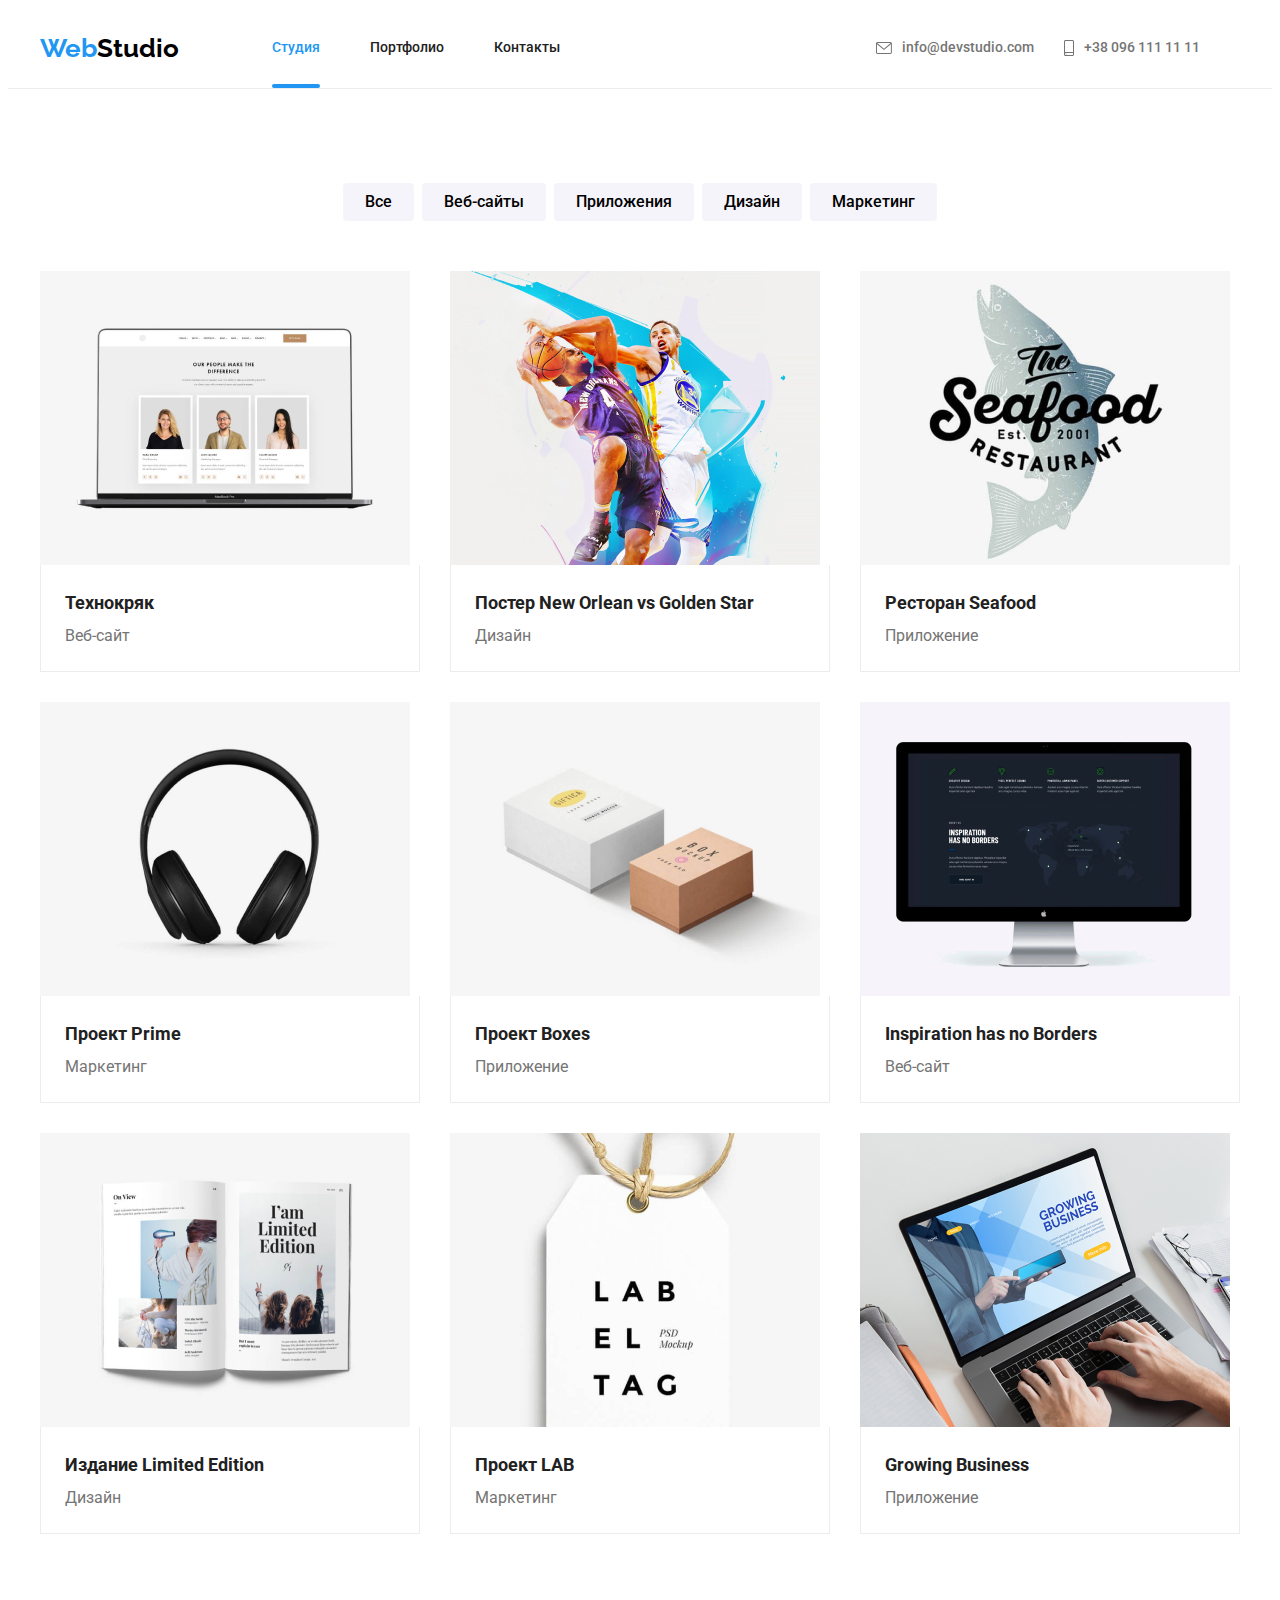
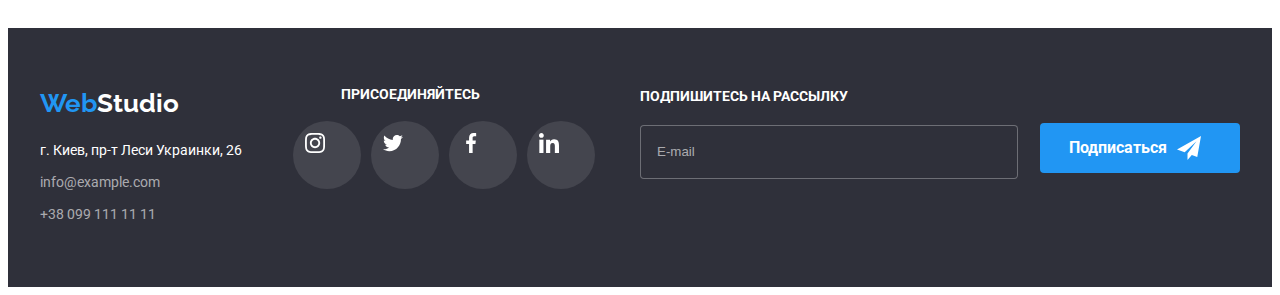
==== commit bb19ddd0: "photo-hero" ====
--- a/portfolio.html
+++ b/portfolio.html
@@ -51,12 +51,12 @@
                 </li>
             </ul>
             <!-- mobil menu -->
-            <button type="button" class="header__mobil-menu" data-menu-open>
-                <svg class="icon-burger-icon" width="24px" height="16px">
-                    <use href="./images/svg/symbol-defs.svg#icon-burger-icon">
-                    </use>
-                </svg>
-            </button>
+        <button type="button" class="header__mobil-menu" data-menu-open>
+            <svg class="icon-burger-icon" width="24px" height="16px">
+                <use href="./images/svg/symbol-defs.svg#icon-burger-icon">
+                </use>
+            </svg>
+        </button>
         </div>
         <div class="mob-menu is-hidden" mob-menu>
             <div class="container">
@@ -70,40 +70,40 @@
                     <li class="mob-menu-list__item">
                         <a href="./index.html" class="mob-menu-list__link link">Студия</a>
                     </li>
-    
+        
                     <li class="mob-menu-list__item">
                         <a href="./portfolio.html" class="mob-menu-list__link link">Портфолио</a>
                     </li>
-    
+        
                     <li class="mob-menu-list__item">
                         <a href="" class="mob-menu-list__link link">Контакты</a>
                     </li>
                 </ul>
-    
+        
                 <div class="menu-bottom">
                     <ul class="mob-menu-contacts list">
                         <li class="mob-menu-contacts__item">
                             <a href="" class="mob-menu-contacts__link_tel link">+38 096 111 11 11</a>
                         </li>
-    
+        
                         <li class="mob-menu-contacts__item">
                             <a href="" class="mob-menu-contacts__link_mail link">info@devstudio.com</a>
                         </li>
                     </ul>
-    
+        
                     <ul class="mob-menu-social list">
                         <li class="mob-menu-social__item">
                             <a href="" class="mob-menu-social__link link">Instagram</a>
                         </li>
-    
+        
                         <li class="mob-menu-social__item">
                             <a href="" class="mob-menu-social__link link">Twitter</a>
                         </li>
-    
+        
                         <li class="mob-menu-social__item">
                             <a href="" class="mob-menu-social__link link">Facebook</a>
                         </li>
-    
+        
                         <li class="mob-menu-social__item">
                             <a href="" class="mob-menu-social__link link">LinkedIn</a>
                         </li>
--- a/css/main.min.css
+++ b/css/main.min.css
@@ -1,2 +1,2 @@
-:root{--accent-color: #2196f3;--title-color: #212121;--about-us-card-gap: 30px;--icon-fill: #757575}.visually-hidden{position:absolute !important;clip:rect(1px 1px 1px 1px);clip:rect(1px, 1px, 1px, 1px);padding:0 !important;border:0 !important;height:1px !important;width:1px !important;overflow:hidden}body{color:#757575;font-family:Roboto, sans-serif}.list{list-style:none}.link{text-decoration:none}img{display:block;max-width:100%;height:auto}.section{padding-top:60px;padding-bottom:60px}@media screen and (min-width: 1200px){.section{padding-top:94px;padding-bottom:94px}}.title{font-family:Roboto, sans-serif;font-weight:700;font-size:28px;line-height:1.18;text-align:center;color:var(--title-color);margin-bottom:30px}@media screen and (min-width: 1200px){.title{margin-bottom:50px;font-weight:700;font-size:36px;line-height:1.17}}h1,h2,h3,h4,h5,h6,p{margin-top:0;margin-bottom:0}ul,ol{margin-top:0;margin-bottom:0;padding-left:0}.container{margin-left:auto;margin-right:auto;width:100%;padding-left:15px;padding-right:15px}@media screen and (min-width: 480px){.container{max-width:480px}}@media screen and (min-width: 768px){.container{max-width:768px}}@media screen and (min-width: 1200px){.container{max-width:1200px}}.button{display:flex;align-items:center;text-align:center;min-width:200px;height:50px;background-color:var(--accent-color);font-family:Roboto, sans-serif;font-weight:700;font-size:16px;line-height:1.88;color:white;cursor:pointer;border-radius:4px}.button:hover,.button:focus{background-color:#188ce8}.button__hero{justify-content:center;margin:0 auto;padding:10px 32px;border:0px solid transparent;transition:background-color 250ms cubic-bezier(0.4, 0, 0.2, 1)}.header__mobil-menu{display:flex;align-items:center;justify-content:center;background-color:unset;border:none;cursor:pointer;margin-top:10px;margin-right:0;width:40px;height:40px;padding:0}@media screen and (min-width: 768px){.header__mobil-menu{opacity:0;pointer-events:none}}.mob-button-close{position:absolute;border:none;background-color:unset;width:40px;height:40px;right:20px;top:-35px}.button__footer{justify-content:flex-start;padding:10px 29px;border:0px solid transparent;margin-top:20px;margin-left:auto;margin-right:auto;transition:background-color 250ms cubic-bezier(0.4, 0, 0.2, 1)}@media screen and (min-width: 1200px){.button__footer{margin-right:0;position:absolute;right:15px;top:15px}}.button__modal{justify-content:center;margin:0 auto;padding:10px 55px;border:0px solid transparent;transition:background-color 250ms cubic-bezier(0.4, 0, 0.2, 1)}.social{display:flex;justify-content:center;align-items:center}.social__list{display:flex;justify-content:space-around}.social__list:not(:last-child){margin-right:10px}.icon{height:20px;width:20px}.icon_background{width:44px;height:44px;padding:12px;border-radius:50%;align-items:center;transition:background-color 250ms cubic-bezier(0.4, 0, 0.2, 1)}.icon_background:hover,.icon_background:focus{width:44px;height:44px;background-color:#2196f3;border-radius:50%;fill:white}.icon_background-gray{fill:#afb1b8;transition:background-color 250ms cubic-bezier(0.4, 0, 0.2, 1);transition:fill 250ms cubic-bezier(0.4, 0, 0.2, 1)}@media screen and (min-width: 768px){.footer-social{max-width:206px;text-align:center;margin-left:auto;margin-right:74px}}@media screen and (min-width: 1200px){.footer-social{margin-right:0;text-align:left;margin-left:70px}}.footer-social_name{color:white;font-family:Roboto, sans-serif;font-weight:700;font-size:14px;line-height:.88;text-transform:uppercase;margin-bottom:20px;margin-top:60px}@media screen and (min-width: 768px){.footer-social_name{margin-top:0}}.icon_background-white{fill:white;background-color:rgba(255,255,255,0.1)}.icon_white{fill:white}.backdrop{position:fixed;top:0;left:0;width:100vw;height:100vh;background-color:rgba(0,0,0,0.2);transition:opacity 250ms cubic-bezier(0.4, 0, 0.2, 1),visibility 250ms cubic-bezier(0.4, 0, 0.2, 1)}.modal{position:absolute;left:50%;top:50%;transform:translate(-50%, -50%);width:528px;height:581px;border-radius:4px;background-color:#ffffff;padding:40px}.button-close{display:flex;position:absolute;top:8px;right:8px;width:32px;height:32px;border-radius:50%;border:1px solid rgba(0,0,0,0.1);background-color:transparent;cursor:pointer;padding:6px}.button-close:hover .icon-close-black{fill:var(--accent-color)}.icon-close-black{text-align:center;justify-content:center;fill:#000000}.is-hidden{opacity:0;visibility:hidden;pointer-events:none}.modal-form{display:flex;flex-direction:column;color:#757575}.modal-form-head{font-family:Roboto, sans-serif;font-weight:700;font-size:20px;line-height:1.15;color:#212121;text-align:center;margin-bottom:30px}.modal-form-input{width:100%;height:40px;border:1px solid rgba(33,33,33,0.2);border-radius:4px;padding-left:42px;transition:border-color 250ms cubic-bezier(0.4, 0, 0.2, 1)}.modal-form-field{font-family:Roboto, sans-serif;font-weight:400;font-size:12px;line-height:1.17;margin-bottom:10px}.modal-form-icon{position:absolute;width:18px;height:18px;left:12px;top:50%;fill:#212121;transform:translateY(-50%);transition:fill 250ms cubic-bezier(0.4, 0, 0.2, 1)}.modal-form-field-icon{display:block;position:relative;margin-top:4px}.modal-form-input:focus{outline:none;border-color:var(--accent-color)}.modal-form-input:focus+.modal-form-icon{fill:var(--accent-color)}.modal-form-message{width:100%;height:120px;padding:12px 16px;font-family:Roboto, sans-serif;font-weight:400;font-size:12px;line-height:1.17;border:1px solid rgba(33,33,33,0.2);border-radius:4px;resize:none;transition:border-color 250ms cubic-bezier(0.4, 0, 0.2, 1)}.modal-form-message::placeholder{color:rgba(117,117,117,0.5)}.modal-form-message:focus{outline:none;border-color:var(--accent-color)}.modal-form-chackbox:checked+.modal-form-checkbox-label::before{background-image:url(../images/svg/symbol-defs.svg#icon-icon-check);border:none}.modal-form-chackbox:focus+.modal-form-checkbox-label::before{background-image:url(../images/svg/symbol-defs.svg#icon-icon-check);border:none}.modal-form-checkbox-label::before{display:block;content:"";width:16px;height:15px;border:1px solid #212121;cursor:pointer;margin-right:7px}.modal-form-checkbox-label{display:flex;align-items:center;justify-content:center;font-family:Roboto, sans-serif;font-weight:400;font-size:14px;line-height:1.71;margin-bottom:30px;margin-top:10px}.header{border-bottom:1px solid #ececec}.header-container{display:flex;align-items:center;justify-content:space-between;height:60px}@media screen and (min-width: 768px){.header-container{height:80px}}.mob-menu{position:fixed;background-color:#fff;width:100vw;height:100vh;top:0;left:0;padding-top:48px;padding-bottom:48px}.mob-menu .container{position:relative;display:flex;height:100%;flex-direction:column;justify-content:space-between}.mob-menu.is-hidden{opacity:0;pointer-events:none}.mob-menu-list__item:not(:last-child){margin-bottom:32px}.mob-menu-list__link{font-weight:500;font-size:40px;line-height:1.17;color:#212121}.mob-menu-contacts__item:not(:last-child){margin-bottom:32px}.mob-menu-contacts{margin-bottom:64px}.mob-menu-contacts__link_tel{font-weight:500;font-size:34px;line-height:1.18;color:#2196f3}.mob-menu-contacts__link_mail{font-weight:500;font-size:24px;line-height:1.17;color:#757575}.mob-menu-social{display:flex}.mob-menu-social__item:not(:last-child){margin-right:20px}.mob-menu-social__link{font-weight:500;font-size:18px;line-height:1.22;color:#2196f3}.log{color:var(--accent-color);font-family:Raleway, sans-serif;font-weight:700;font-size:24px;line-height:1.17}@media screen and (min-width: 1200px){.log{font-weight:700;font-size:26px;line-height:1.19}}.log__studio_black{color:#000000}.log__studio_white{color:#ffffff}.nav{display:flex;align-items:center}.nav__list{align-items:center;display:none}@media screen and (min-width: 768px){.nav__list{display:flex;margin-left:84px}}@media screen and (min-width: 1200px){.nav__list{margin-left:93px}}.nav__link{display:flex;padding-top:32px;padding-bottom:32px;color:var(--title-color);font-family:Roboto, sans-serif;font-weight:500;font-size:14px;line-height:1.14}.nav__link:hover,.nav__link:focus{color:var(--accent-color)}.nav__item:not(:last-child){margin-right:50px}.nav__link_border{position:relative}.nav__link_border::after{content:"";position:absolute;display:block;width:100%;height:4px;bottom:0;width:100%;background-color:var(--accent-color);border-radius:2px;transform:scaleX(0);transition:transform 250ms cubic-bezier(0.4, 0, 0.2, 1)}.nav__link_border:hover::after,.nav__link_border:focus::after{transform:scaleX(1)}.nav__link_active{position:relative;color:var(--accent-color)}.nav__link_active::after{content:"";position:absolute;display:block;width:100%;height:4px;bottom:0;width:100%;background-color:var(--accent-color);border-radius:2px}.header-adress{display:none;align-items:center;margin-left:auto}@media screen and (min-width: 768px){.header-adress{display:flex;flex-wrap:wrap;justify-content:flex-end}.header-adress .header-adress__list_margin{margin-right:19px;margin-top:10px}}@media screen and (min-width: 1200px){.header-adress{display:flex}.header-adress .header-adress__list_margin{margin-right:0;margin-top:0}.header-adress .header-adress__list{display:flex}.header-adress .header-adress__list:not(:last-child){margin-right:30px}}.header-adress__link{display:flex;align-items:center;color:var(--icon-fill);font-family:Roboto, sans-serif;font-weight:500;font-size:14px;line-height:1.14;transition:color 250ms cubic-bezier(0.4, 0, 0.2, 1)}.header-adress__link:hover,.header-adress__link:focus{color:var(--accent-color)}.header-adress__link:hover .header-adress__mail,.header-adress__link:focus .header-adress__mail,.header-adress__link:hover .header-adress__tel,.header-adress__link:focus .header-adress__tel{fill:var(--accent-color)}.header-adress__mail{height:12px;width:16px;fill:var(--icon-fill);margin-right:10px;transition:fill 250ms cubic-bezier(0.4, 0, 0.2, 1)}.header-adress__tel{height:16px;width:10px;fill:var(--icon-fill);margin-right:10px;transition:fill 250ms cubic-bezier(0.4, 0, 0.2, 1)}.hero{padding-top:118px;padding-bottom:118px;background-color:rgba(47,48,58,0.4);background-image:linear-gradient(to right, rgba(47,48,58,0.4), rgba(47,48,58,0.4)),url(../images/hero/hero-background.jpg);background-repeat:no-repeat;margin-right:auto;margin-left:auto;max-width:1600px;background-position:center;background-size:cover}@media screen and (min-width: 1200px){.hero{padding-top:200px;padding-bottom:200px}}.hero__name{color:white;font-family:Roboto, sans-serif;font-weight:900;font-size:26px;line-height:1.62;text-align:center;text-transform:uppercase;margin-bottom:30px}@media screen and (min-width: 1200px){.hero__name{font-weight:900;font-size:44px;line-height:1.36}}@media screen and (min-width: 768px){.about{max-width:768px;display:flex;flex-wrap:wrap;margin-left:-30px}}@media screen and (min-width: 1200px){.about{max-width:1200px;display:flex;flex-wrap:wrap}}.about__list{margin-bottom:-30px}@media screen and (min-width: 768px){.about__list{flex-basis:calc((100% - 60px) / 2);margin-left:var(--about-us-card-gap)}}@media screen and (min-width: 1200px){.about__list{flex-basis:calc((100% - 120px) / 4)}}.about__title{color:var(--title-color);font-family:Roboto, sans-serif;font-weight:700;font-size:14px;line-height:1.14;text-transform:uppercase;text-align:center}@media screen and (min-width: 768px){.about__title{text-align:left}}.about__description{font-family:Roboto, sans-serif;font-weight:400;font-size:14px;line-height:1.71;margin-top:10px;margin-bottom:30px}.about-us__thumb{padding:25px 100px;background-color:#f5f4fa;margin-bottom:30px;text-align:center}.about-img{height:70px;width:70px}.about-img__icon{height:70px;width:70px}.occupation{padding-top:0}.ocupation__list{display:flex;margin-right:-30px}.occupation__card{position:relative;margin-right:30px;margin-bottom:31px;flex-basis:calc((100% - 90px) / 3)}.ocupation__description{position:absolute;bottom:0;width:100%;font-family:Roboto, sans-serif;font-weight:700;font-size:14px;line-height:1.14;text-transform:uppercase;padding:27px 82px;background:rgba(47,48,58,0.8);color:white}.occupation_none{display:none}@media screen and (min-width: 1200px){.occupation_none{display:block}}.team{background-color:#f5f4fa}.team__name{color:var(--title-color);font-family:Roboto, sans-serif;font-weight:500;font-size:16px;line-height:1.19;text-align:center}.team__profession{font-family:Roboto, sans-serif;font-weight:400;font-size:16px;line-height:1.19;text-align:center;margin-top:10px;margin-bottom:16px}.team__list{margin-bottom:-30px}@media screen and (min-width: 768px){.team__list{max-width:768px;display:flex;flex-wrap:wrap;margin-left:-30px}}@media screen and (min-width: 1200px){.team__list{max-width:1200px;display:flex;flex-wrap:wrap}}.team__element{margin-bottom:30px;box-shadow:0px 2px 1px 0px rgba(0,0,0,0.2),0px 1px 1px 0px rgba(0,0,0,0.14),0px 1px 3px 0px rgba(0,0,0,0.12)}@media screen and (min-width: 768px){.team__element{flex-basis:calc((100% - 60px) / 2);margin-left:var(--about-us-card-gap)}}@media screen and (min-width: 1200px){.team__element{flex-basis:calc((100% - 120px) / 4)}}.team__thumb{padding-top:30px;padding-bottom:30px;background-color:white}.clients{display:flex;flex-wrap:wrap;justify-content:center;align-items:center;flex-basis:calc((100% - 60px) / 2);margin-left:-30px;margin-bottom:-30px}.clients_list{display:flex;flex-wrap:wrap;width:210px;height:92px;border-top:1px solid #afb1b8;border-right:1px solid #afb1b8;border-bottom:1px solid #afb1b8;border-left:1px solid #afb1b8;border-radius:4px;align-items:center;justify-content:center;flex-basis:calc((100% - 60px) / 2);margin-left:30px;margin-bottom:30px}@media screen and (min-width: 768px){.clients_list{flex-basis:calc((100% - 90px) / 3);width:226px}}@media screen and (min-width: 1200px){.clients_list{flex-basis:calc((100% - 180px) / 6);width:170px}}.clients-log_fill{width:170px;height:60px;fill:#afb1b8;transition:fill 250ms cubic-bezier(0.4, 0, 0.2, 1)}.clients-log{display:flex;width:210px;height:92px;align-items:center;justify-content:center}@media screen and (min-width: 768px){.clients-log{flex-basis:calc((100% - 90px) / 3);width:226px}}@media screen and (min-width: 1200px){.clients-log{flex-basis:calc((100% - 180px) / 6);width:170px}}.clients-log:hover{border-top:1px solid #2196f3;border-right:1px solid #2196f3;border-bottom:1px solid #2196f3;border-left:1px solid #2196f3;border-radius:4px;fill:#2196f3}.clients-log:hover .clients-log_fill,.clients-log:focus .clients-log_fill{fill:#2196f3}.footer{background-color:#2f303a;padding-top:60px;padding-bottom:60px;display:flex;text-align:center}@media screen and (min-width: 768px){.footer{text-align:left}}@media screen and (min-width: 768px){.footer__container{display:flex;flex-wrap:wrap;text-align:center;justify-content:center;position:relative}}@media screen and (min-width: 1200px){.footer__container{justify-content:left}}@media screen and (min-width: 768px){.footer-list{width:232px;margin-left:61px;text-align:center}}@media screen and (min-width: 1200px){.footer-list{width:231px;text-align:left;margin-left:0}}.adress-phisical{display:block;color:#ffffff;font-family:Roboto, sans-serif;font-style:normal;font-weight:400;font-size:14px;line-height:1.71;margin-top:20px;transition:color 250ms cubic-bezier(0.4, 0, 0.2, 1)}.adress-phisical:hover,.adress-phisical:focus{color:var(--accent-color)}.adress{display:block;color:rgba(255,255,255,0.6);font-family:Roboto, sans-serif;font-style:normal;font-weight:400;font-size:14px;line-height:1.71;margin-top:8px;transition:color 250ms cubic-bezier(0.4, 0, 0.2, 1)}.adress:hover,.adress:focus{color:var(--accent-color)}.portfolio-list{display:flex;flex-wrap:wrap;padding-bottom:40px;margin-bottom:-15px}@media screen and (min-width: 768px){.portfolio-list{padding-bottom:30px;justify-content:center}}@media screen and (min-width: 1200px){.portfolio-list{padding-bottom:50px}}.portfolio-item{margin-bottom:15px}.portfolio-item:not(:first-child){margin-left:8px}.portfolio-item_margin{margin-left:0px}@media screen and (min-width: 768px){.portfolio-item_margin{margin-left:8px}}.filter-batton{font-family:Roboto, sans-serif;font-weight:500;font-size:16px;line-height:1.63;text-align:center;border-radius:4px;cursor:pointer;background-color:#f5f4fa;padding:6px 22px;border:none;transition:background-color 250ms cubic-bezier(0.4, 0, 0.2, 1),color 250ms cubic-bezier(0.4, 0, 0.2, 1),box-shadow 250ms cubic-bezier(0.4, 0, 0.2, 1)}.filter-batton:hover,.filter-batton:focus{background-color:var(--accent-color);box-shadow:0px 2px 2px 0px rgba(0,0,0,0.12),0px 1px 2px 0px rgba(0,0,0,0.08),0px 3px 1px 0px rgba(0,0,0,0.1);color:white}.photo-list-link{display:block}.photo-list-link:hover .photo-list-text,.photo-list-link:focus .photo-list-text{transform:translateY(0%)}.photo-list-card{position:relative;overflow:hidden}.photo-list-text{position:absolute;top:0;left:0;height:100%;width:100%;overflow:auto;display:block;font-family:Roboto, sans-serif;font-weight:400;font-size:18px;line-height:1.56;color:white;background-color:rgba(33,150,243,0.9);padding:63px 24px;transform:translateY(100%);transition:transform 250ms cubic-bezier(0.4, 0, 0.2, 1)}.photo-list{margin-right:-30px;margin-top:-30px}@media screen and (min-width: 768px){.photo-list{display:flex;flex-wrap:wrap}}.photo-list .list{margin-top:30px;margin-right:30px}@media screen and (min-width: 768px){.photo-list .list{flex-basis:calc((100% - 60px) / 2)}}@media screen and (min-width: 1200px){.photo-list .list{flex-basis:calc((100% - 90px) / 3)}.photo-list .list:nth-child(3n){margin-right:0}}.photo-list h2{color:var(--title-color);font-family:Roboto, sans-serif;font-weight:700;font-size:18px;line-height:2}.photo-list p{font-family:Roboto, sans-serif;font-weight:400;font-size:16px;line-height:1.88;color:#757575}.photo-list-description{padding:20px 24px;border-left:1px solid #ececec;border-right:1px solid #ececec;border-bottom:1px solid #ececec}.shadow-list{transition:box-shadow 250ms cubic-bezier(0.4, 0, 0.2, 1)}.shadow-list:hover,.shadow-list:focus{box-shadow:0px 4px 4px 0px rgba(0,0,0,0.25)}.footer-form-container{width:100%}.footer-form{color:white;margin-left:auto;margin-top:60px}@media screen and (min-width: 768px){.footer-form{margin-left:0}}@media screen and (min-width: 1200px){.footer-form{justify-content:left;margin-left:93px;margin-top:0}}.footer-form-name{display:flex;width:100%;justify-content:center;margin-bottom:20px;font-weight:700;font-size:14px;line-height:1.17;text-transform:uppercase}@media screen and (min-width: 1200px){.footer-form-name{justify-content:left}}.footer-form-input{display:block;width:450px;height:50px;background-color:#2f303a;border:1px solid rgba(255,255,255,0.3);border-radius:4px;padding-left:16px}.footer-form-input::placeholder{color:rgba(255,255,255,0.6)}@media screen and (min-width: 1200px){.footer-form-input{width:358px}}.icon-icon-send{fill:white;margin-left:10px}
+:root{--accent-color: #2196f3;--title-color: #212121;--about-us-card-gap: 30px;--icon-fill: #757575}.visually-hidden{position:absolute !important;clip:rect(1px 1px 1px 1px);clip:rect(1px, 1px, 1px, 1px);padding:0 !important;border:0 !important;height:1px !important;width:1px !important;overflow:hidden}body{color:#757575;font-family:Roboto, sans-serif}.list{list-style:none}.link{text-decoration:none}img{display:block;max-width:100%;height:auto}.section{padding-top:60px;padding-bottom:60px}@media screen and (min-width: 1200px){.section{padding-top:94px;padding-bottom:94px}}.title{font-family:Roboto, sans-serif;font-weight:700;font-size:28px;line-height:1.18;text-align:center;color:var(--title-color);margin-bottom:30px}@media screen and (min-width: 1200px){.title{margin-bottom:50px;font-weight:700;font-size:36px;line-height:1.17}}h1,h2,h3,h4,h5,h6,p{margin-top:0;margin-bottom:0}ul,ol{margin-top:0;margin-bottom:0;padding-left:0}.container{margin-left:auto;margin-right:auto;width:100%;padding-left:15px;padding-right:15px}@media screen and (min-width: 480px){.container{max-width:480px}}@media screen and (min-width: 768px){.container{max-width:768px}}@media screen and (min-width: 1200px){.container{max-width:1200px}}.button{display:flex;align-items:center;text-align:center;min-width:200px;height:50px;background-color:var(--accent-color);font-family:Roboto, sans-serif;font-weight:700;font-size:16px;line-height:1.88;color:white;cursor:pointer;border-radius:4px}.button:hover,.button:focus{background-color:#188ce8}.button__hero{justify-content:center;margin:0 auto;padding:10px 32px;border:0px solid transparent;transition:background-color 250ms cubic-bezier(0.4, 0, 0.2, 1)}.header__mobil-menu{display:flex;align-items:center;justify-content:center;background-color:unset;border:none;cursor:pointer;margin-top:10px;margin-right:0;width:40px;height:40px;padding:0}@media screen and (min-width: 768px){.header__mobil-menu{opacity:0;pointer-events:none}}.mob-button-close{position:absolute;border:none;background-color:unset;width:40px;height:40px;right:20px;top:-35px}.button__footer{justify-content:flex-start;padding:10px 29px;border:0px solid transparent;margin-top:20px;margin-left:auto;margin-right:auto;transition:background-color 250ms cubic-bezier(0.4, 0, 0.2, 1)}@media screen and (min-width: 1200px){.button__footer{margin-right:0;position:absolute;right:15px;top:15px}}.button__modal{justify-content:center;margin:0 auto;padding:10px 55px;border:0px solid transparent;transition:background-color 250ms cubic-bezier(0.4, 0, 0.2, 1)}.social{display:flex;justify-content:center;align-items:center}.social__list{display:flex;justify-content:space-around}.social__list:not(:last-child){margin-right:10px}.icon{height:20px;width:20px}.icon_background{width:44px;height:44px;padding:12px;border-radius:50%;align-items:center;transition:background-color 250ms cubic-bezier(0.4, 0, 0.2, 1)}.icon_background:hover,.icon_background:focus{width:44px;height:44px;background-color:#2196f3;border-radius:50%;fill:white}.icon_background-gray{fill:#afb1b8;transition:background-color 250ms cubic-bezier(0.4, 0, 0.2, 1);transition:fill 250ms cubic-bezier(0.4, 0, 0.2, 1)}@media screen and (min-width: 768px){.footer-social{max-width:206px;text-align:center;margin-left:auto;margin-right:74px}}@media screen and (min-width: 1200px){.footer-social{margin-right:0;text-align:left;margin-left:70px}}.footer-social_name{color:white;font-family:Roboto, sans-serif;font-weight:700;font-size:14px;line-height:.88;text-transform:uppercase;margin-bottom:20px;margin-top:60px}@media screen and (min-width: 768px){.footer-social_name{margin-top:0}}.icon_background-white{fill:white;background-color:rgba(255,255,255,0.1)}.icon_white{fill:white}.backdrop{position:fixed;top:0;left:0;width:100vw;height:100vh;background-color:rgba(0,0,0,0.2);transition:opacity 250ms cubic-bezier(0.4, 0, 0.2, 1),visibility 250ms cubic-bezier(0.4, 0, 0.2, 1)}.modal{position:absolute;left:50%;top:50%;transform:translate(-50%, -50%);width:528px;height:581px;border-radius:4px;background-color:#ffffff;padding:40px}.button-close{display:flex;position:absolute;top:8px;right:8px;width:32px;height:32px;border-radius:50%;border:1px solid rgba(0,0,0,0.1);background-color:transparent;cursor:pointer;padding:6px}.button-close:hover .icon-close-black{fill:var(--accent-color)}.icon-close-black{text-align:center;justify-content:center;fill:#000000}.is-hidden{opacity:0;visibility:hidden;pointer-events:none}.modal-form{display:flex;flex-direction:column;color:#757575}.modal-form-head{font-family:Roboto, sans-serif;font-weight:700;font-size:20px;line-height:1.15;color:#212121;text-align:center;margin-bottom:30px}.modal-form-input{width:100%;height:40px;border:1px solid rgba(33,33,33,0.2);border-radius:4px;padding-left:42px;transition:border-color 250ms cubic-bezier(0.4, 0, 0.2, 1)}.modal-form-field{font-family:Roboto, sans-serif;font-weight:400;font-size:12px;line-height:1.17;margin-bottom:10px}.modal-form-icon{position:absolute;width:18px;height:18px;left:12px;top:50%;fill:#212121;transform:translateY(-50%);transition:fill 250ms cubic-bezier(0.4, 0, 0.2, 1)}.modal-form-field-icon{display:block;position:relative;margin-top:4px}.modal-form-input:focus{outline:none;border-color:var(--accent-color)}.modal-form-input:focus+.modal-form-icon{fill:var(--accent-color)}.modal-form-message{width:100%;height:120px;padding:12px 16px;font-family:Roboto, sans-serif;font-weight:400;font-size:12px;line-height:1.17;border:1px solid rgba(33,33,33,0.2);border-radius:4px;resize:none;transition:border-color 250ms cubic-bezier(0.4, 0, 0.2, 1)}.modal-form-message::placeholder{color:rgba(117,117,117,0.5)}.modal-form-message:focus{outline:none;border-color:var(--accent-color)}.modal-form-chackbox:checked+.modal-form-checkbox-label::before{background-image:url(../images/svg/symbol-defs.svg#icon-icon-check);border:none}.modal-form-chackbox:focus+.modal-form-checkbox-label::before{background-image:url(../images/svg/symbol-defs.svg#icon-icon-check);border:none}.modal-form-checkbox-label::before{display:block;content:"";width:16px;height:15px;border:1px solid #212121;cursor:pointer;margin-right:7px}.modal-form-checkbox-label{display:flex;align-items:center;justify-content:center;font-family:Roboto, sans-serif;font-weight:400;font-size:14px;line-height:1.71;margin-bottom:30px;margin-top:10px}.header{border-bottom:1px solid #ececec}.header-container{display:flex;align-items:center;justify-content:space-between;height:60px}@media screen and (min-width: 768px){.header-container{height:80px}}.mob-menu{position:fixed;background-color:#fff;width:100vw;height:100vh;top:0;left:0;padding-top:48px;padding-bottom:48px}.mob-menu .container{position:relative;display:flex;height:100%;flex-direction:column;justify-content:space-between}.mob-menu.is-hidden{opacity:0;pointer-events:none}.mob-menu-list__item:not(:last-child){margin-bottom:32px}.mob-menu-list__link{font-weight:500;font-size:40px;line-height:1.17;color:#212121}.mob-menu-contacts__item:not(:last-child){margin-bottom:32px}.mob-menu-contacts{margin-bottom:64px}.mob-menu-contacts__link_tel{font-weight:500;font-size:34px;line-height:1.18;color:#2196f3}.mob-menu-contacts__link_mail{font-weight:500;font-size:24px;line-height:1.17;color:#757575}.mob-menu-social{display:flex}.mob-menu-social__item:not(:last-child){margin-right:20px}.mob-menu-social__link{font-weight:500;font-size:18px;line-height:1.22;color:#2196f3}.log{color:var(--accent-color);font-family:Raleway, sans-serif;font-weight:700;font-size:24px;line-height:1.17}@media screen and (min-width: 1200px){.log{font-weight:700;font-size:26px;line-height:1.19}}.log__studio_black{color:#000000}.log__studio_white{color:#ffffff}.nav{display:flex;align-items:center}.nav__list{align-items:center;display:none}@media screen and (min-width: 768px){.nav__list{display:flex;margin-left:84px}}@media screen and (min-width: 1200px){.nav__list{margin-left:93px}}.nav__link{display:flex;padding-top:32px;padding-bottom:32px;color:var(--title-color);font-family:Roboto, sans-serif;font-weight:500;font-size:14px;line-height:1.14}.nav__link:hover,.nav__link:focus{color:var(--accent-color)}.nav__item:not(:last-child){margin-right:50px}.nav__link_border{position:relative}.nav__link_border::after{content:"";position:absolute;display:block;width:100%;height:4px;bottom:0;width:100%;background-color:var(--accent-color);border-radius:2px;transform:scaleX(0);transition:transform 250ms cubic-bezier(0.4, 0, 0.2, 1)}.nav__link_border:hover::after,.nav__link_border:focus::after{transform:scaleX(1)}.nav__link_active{position:relative;color:var(--accent-color)}.nav__link_active::after{content:"";position:absolute;display:block;width:100%;height:4px;bottom:0;width:100%;background-color:var(--accent-color);border-radius:2px}.header-adress{display:none;align-items:center;margin-left:auto}@media screen and (min-width: 768px){.header-adress{display:flex;flex-wrap:wrap;justify-content:flex-end}.header-adress .header-adress__list_margin{margin-right:19px;margin-top:10px}}@media screen and (min-width: 1200px){.header-adress{display:flex}.header-adress .header-adress__list_margin{margin-right:0;margin-top:0}.header-adress .header-adress__list{display:flex}.header-adress .header-adress__list:not(:last-child){margin-right:30px}}.header-adress__link{display:flex;align-items:center;color:var(--icon-fill);font-family:Roboto, sans-serif;font-weight:500;font-size:14px;line-height:1.14;transition:color 250ms cubic-bezier(0.4, 0, 0.2, 1)}.header-adress__link:hover,.header-adress__link:focus{color:var(--accent-color)}.header-adress__link:hover .header-adress__mail,.header-adress__link:focus .header-adress__mail,.header-adress__link:hover .header-adress__tel,.header-adress__link:focus .header-adress__tel{fill:var(--accent-color)}.header-adress__mail{height:12px;width:16px;fill:var(--icon-fill);margin-right:10px;transition:fill 250ms cubic-bezier(0.4, 0, 0.2, 1)}.header-adress__tel{height:16px;width:10px;fill:var(--icon-fill);margin-right:10px;transition:fill 250ms cubic-bezier(0.4, 0, 0.2, 1)}.hero{padding-top:118px;padding-bottom:118px;background-color:rgba(47,48,58,0.4);background-image:linear-gradient(to right, rgba(47,48,58,0.4), rgba(47,48,58,0.4)),url(../images/hero/mobil-hero1x.jpg);background-repeat:no-repeat;margin-right:auto;margin-left:auto;max-width:1600px;background-position:center;background-size:cover}@media screen and (min-width: 1200px){.hero{padding-top:200px;padding-bottom:200px}}@media (min-resolution: 2dppx){.hero{background-image:linear-gradient(to right, rgba(47,48,58,0.4), rgba(47,48,58,0.4)),url(../images/hero/mobil-hero2x.jpg)}}@media (min-width: 768px){.hero{background-image:linear-gradient(to right, rgba(47,48,58,0.4), rgba(47,48,58,0.4)),url(../images/hero/tablet-hero1x.jpg)}}@media (min-width: 768px) and (min-resolution: 2dppx){.hero{background-image:linear-gradient(to right, rgba(47,48,58,0.4), rgba(47,48,58,0.4)),url(../images/hero/tablet-hero2x.jpg)}}@media (min-width: 1200px){.hero{background-image:linear-gradient(to right, rgba(47,48,58,0.4), rgba(47,48,58,0.4)),url(../images/hero/desktop-hero1x.jpg)}}@media (min-width: 1200px) and (min-resolution: 2dppx){.hero{background-image:linear-gradient(to right, rgba(47,48,58,0.4), rgba(47,48,58,0.4)),url(../images/hero/desktop-hero2x.jpg)}}.hero__name{color:white;font-family:Roboto, sans-serif;font-weight:900;font-size:26px;line-height:1.62;text-align:center;text-transform:uppercase;margin-bottom:30px}@media screen and (min-width: 1200px){.hero__name{font-weight:900;font-size:44px;line-height:1.36}}@media screen and (min-width: 768px){.about{max-width:768px;display:flex;flex-wrap:wrap;margin-left:-30px}}@media screen and (min-width: 1200px){.about{max-width:1200px;display:flex;flex-wrap:wrap}}.about__list{margin-bottom:-30px}@media screen and (min-width: 768px){.about__list{flex-basis:calc((100% - 60px) / 2);margin-left:var(--about-us-card-gap)}}@media screen and (min-width: 1200px){.about__list{flex-basis:calc((100% - 120px) / 4)}}.about__title{color:var(--title-color);font-family:Roboto, sans-serif;font-weight:700;font-size:14px;line-height:1.14;text-transform:uppercase;text-align:center}@media screen and (min-width: 768px){.about__title{text-align:left}}.about__description{font-family:Roboto, sans-serif;font-weight:400;font-size:14px;line-height:1.71;margin-top:10px;margin-bottom:30px}.about-us__thumb{padding:25px 100px;background-color:#f5f4fa;margin-bottom:30px;text-align:center}.about-img{height:70px;width:70px}.about-img__icon{height:70px;width:70px}.occupation{padding-top:0}.ocupation__list{display:flex;margin-right:-30px}.occupation__card{position:relative;margin-right:30px;margin-bottom:31px;flex-basis:calc((100% - 90px) / 3)}.ocupation__description{position:absolute;bottom:0;width:100%;font-family:Roboto, sans-serif;font-weight:700;font-size:14px;line-height:1.14;text-transform:uppercase;padding:27px 82px;background:rgba(47,48,58,0.8);color:white}.occupation_none{display:none}@media screen and (min-width: 1200px){.occupation_none{display:block}}.team{background-color:#f5f4fa}.team__name{color:var(--title-color);font-family:Roboto, sans-serif;font-weight:500;font-size:16px;line-height:1.19;text-align:center}.team__profession{font-family:Roboto, sans-serif;font-weight:400;font-size:16px;line-height:1.19;text-align:center;margin-top:10px;margin-bottom:16px}.team__list{margin-bottom:-30px}@media screen and (min-width: 768px){.team__list{max-width:768px;display:flex;flex-wrap:wrap;margin-left:-30px}}@media screen and (min-width: 1200px){.team__list{max-width:1200px;display:flex;flex-wrap:wrap}}.team__element{margin-bottom:30px;box-shadow:0px 2px 1px 0px rgba(0,0,0,0.2),0px 1px 1px 0px rgba(0,0,0,0.14),0px 1px 3px 0px rgba(0,0,0,0.12)}@media screen and (min-width: 768px){.team__element{flex-basis:calc((100% - 60px) / 2);margin-left:var(--about-us-card-gap)}}@media screen and (min-width: 1200px){.team__element{flex-basis:calc((100% - 120px) / 4)}}.team__thumb{padding-top:30px;padding-bottom:30px;background-color:white}.clients{display:flex;flex-wrap:wrap;justify-content:center;align-items:center;flex-basis:calc((100% - 60px) / 2);margin-left:-30px;margin-bottom:-30px}.clients_list{display:flex;flex-wrap:wrap;width:210px;height:92px;border-top:1px solid #afb1b8;border-right:1px solid #afb1b8;border-bottom:1px solid #afb1b8;border-left:1px solid #afb1b8;border-radius:4px;align-items:center;justify-content:center;flex-basis:calc((100% - 60px) / 2);margin-left:30px;margin-bottom:30px}@media screen and (min-width: 768px){.clients_list{flex-basis:calc((100% - 90px) / 3);width:226px}}@media screen and (min-width: 1200px){.clients_list{flex-basis:calc((100% - 180px) / 6);width:170px}}.clients-log_fill{width:170px;height:60px;fill:#afb1b8;transition:fill 250ms cubic-bezier(0.4, 0, 0.2, 1)}.clients-log{display:flex;width:210px;height:92px;align-items:center;justify-content:center}@media screen and (min-width: 768px){.clients-log{flex-basis:calc((100% - 90px) / 3);width:226px}}@media screen and (min-width: 1200px){.clients-log{flex-basis:calc((100% - 180px) / 6);width:170px}}.clients-log:hover{border-top:1px solid #2196f3;border-right:1px solid #2196f3;border-bottom:1px solid #2196f3;border-left:1px solid #2196f3;border-radius:4px;fill:#2196f3}.clients-log:hover .clients-log_fill,.clients-log:focus .clients-log_fill{fill:#2196f3}.footer{background-color:#2f303a;padding-top:60px;padding-bottom:60px;display:flex;text-align:center}@media screen and (min-width: 768px){.footer{text-align:left}}@media screen and (min-width: 768px){.footer__container{display:flex;flex-wrap:wrap;text-align:center;justify-content:center;position:relative}}@media screen and (min-width: 1200px){.footer__container{justify-content:left}}@media screen and (min-width: 768px){.footer-list{width:232px;margin-left:61px;text-align:center}}@media screen and (min-width: 1200px){.footer-list{width:231px;text-align:left;margin-left:0}}.adress-phisical{display:block;color:#ffffff;font-family:Roboto, sans-serif;font-style:normal;font-weight:400;font-size:14px;line-height:1.71;margin-top:20px;transition:color 250ms cubic-bezier(0.4, 0, 0.2, 1)}.adress-phisical:hover,.adress-phisical:focus{color:var(--accent-color)}.adress{display:block;color:rgba(255,255,255,0.6);font-family:Roboto, sans-serif;font-style:normal;font-weight:400;font-size:14px;line-height:1.71;margin-top:8px;transition:color 250ms cubic-bezier(0.4, 0, 0.2, 1)}.adress:hover,.adress:focus{color:var(--accent-color)}.portfolio-list{display:flex;flex-wrap:wrap;padding-bottom:40px;margin-bottom:-15px}@media screen and (min-width: 768px){.portfolio-list{padding-bottom:30px;justify-content:center}}@media screen and (min-width: 1200px){.portfolio-list{padding-bottom:50px}}.portfolio-item{margin-bottom:15px}.portfolio-item:not(:first-child){margin-left:8px}@media screen and (min-width: 1200px){.portfolio-item{margin-bottom:0}}.portfolio-item_margin{margin-left:0px}@media screen and (min-width: 768px){.portfolio-item_margin{margin-left:8px}}.filter-batton{font-family:Roboto, sans-serif;font-weight:500;font-size:16px;line-height:1.63;text-align:center;border-radius:4px;cursor:pointer;background-color:#f5f4fa;padding:6px 22px;border:none;transition:background-color 250ms cubic-bezier(0.4, 0, 0.2, 1),color 250ms cubic-bezier(0.4, 0, 0.2, 1),box-shadow 250ms cubic-bezier(0.4, 0, 0.2, 1)}.filter-batton:hover,.filter-batton:focus{background-color:var(--accent-color);box-shadow:0px 2px 2px 0px rgba(0,0,0,0.12),0px 1px 2px 0px rgba(0,0,0,0.08),0px 3px 1px 0px rgba(0,0,0,0.1);color:white}.photo-list-link{display:block}.photo-list-link:hover .photo-list-text,.photo-list-link:focus .photo-list-text{transform:translateY(0%)}.photo-list-card{position:relative;overflow:hidden}.photo-list-text{position:absolute;top:0;left:0;height:100%;width:100%;overflow:auto;display:block;font-family:Roboto, sans-serif;font-weight:400;font-size:18px;line-height:1.56;color:white;background-color:rgba(33,150,243,0.9);padding:63px 24px;transform:translateY(100%);transition:transform 250ms cubic-bezier(0.4, 0, 0.2, 1)}.photo-list{margin-right:-30px;margin-top:-30px}@media screen and (min-width: 768px){.photo-list{display:flex;flex-wrap:wrap}}.photo-list .list{margin-top:30px;margin-right:30px}@media screen and (min-width: 768px){.photo-list .list{flex-basis:calc((100% - 60px) / 2)}}@media screen and (min-width: 1200px){.photo-list .list{margin-top:30px;flex-basis:calc((100% - 90px) / 3)}.photo-list .list:nth-child(3n){margin-right:0}}.photo-list h2{color:var(--title-color);font-family:Roboto, sans-serif;font-weight:700;font-size:18px;line-height:2}.photo-list p{font-family:Roboto, sans-serif;font-weight:400;font-size:16px;line-height:1.88;color:#757575}.photo-list-description{padding:20px 24px;border-left:1px solid #ececec;border-right:1px solid #ececec;border-bottom:1px solid #ececec}.shadow-list{transition:box-shadow 250ms cubic-bezier(0.4, 0, 0.2, 1)}.shadow-list:hover,.shadow-list:focus{box-shadow:0px 4px 4px 0px rgba(0,0,0,0.25)}.footer-form-container{width:100%}.footer-form{color:white;margin-left:auto;margin-top:60px}@media screen and (min-width: 768px){.footer-form{margin-left:0}}@media screen and (min-width: 1200px){.footer-form{justify-content:left;margin-left:93px;margin-top:0}}.footer-form-name{display:flex;width:100%;justify-content:center;margin-bottom:20px;font-weight:700;font-size:14px;line-height:1.17;text-transform:uppercase}@media screen and (min-width: 1200px){.footer-form-name{justify-content:left}}.footer-form-input{display:block;width:450px;height:50px;background-color:#2f303a;border:1px solid rgba(255,255,255,0.3);border-radius:4px;padding-left:16px}.footer-form-input::placeholder{color:rgba(255,255,255,0.6)}@media screen and (min-width: 1200px){.footer-form-input{width:358px}}.icon-icon-send{fill:white;margin-left:10px}
 /*# sourceMappingURL=main.min.css.map */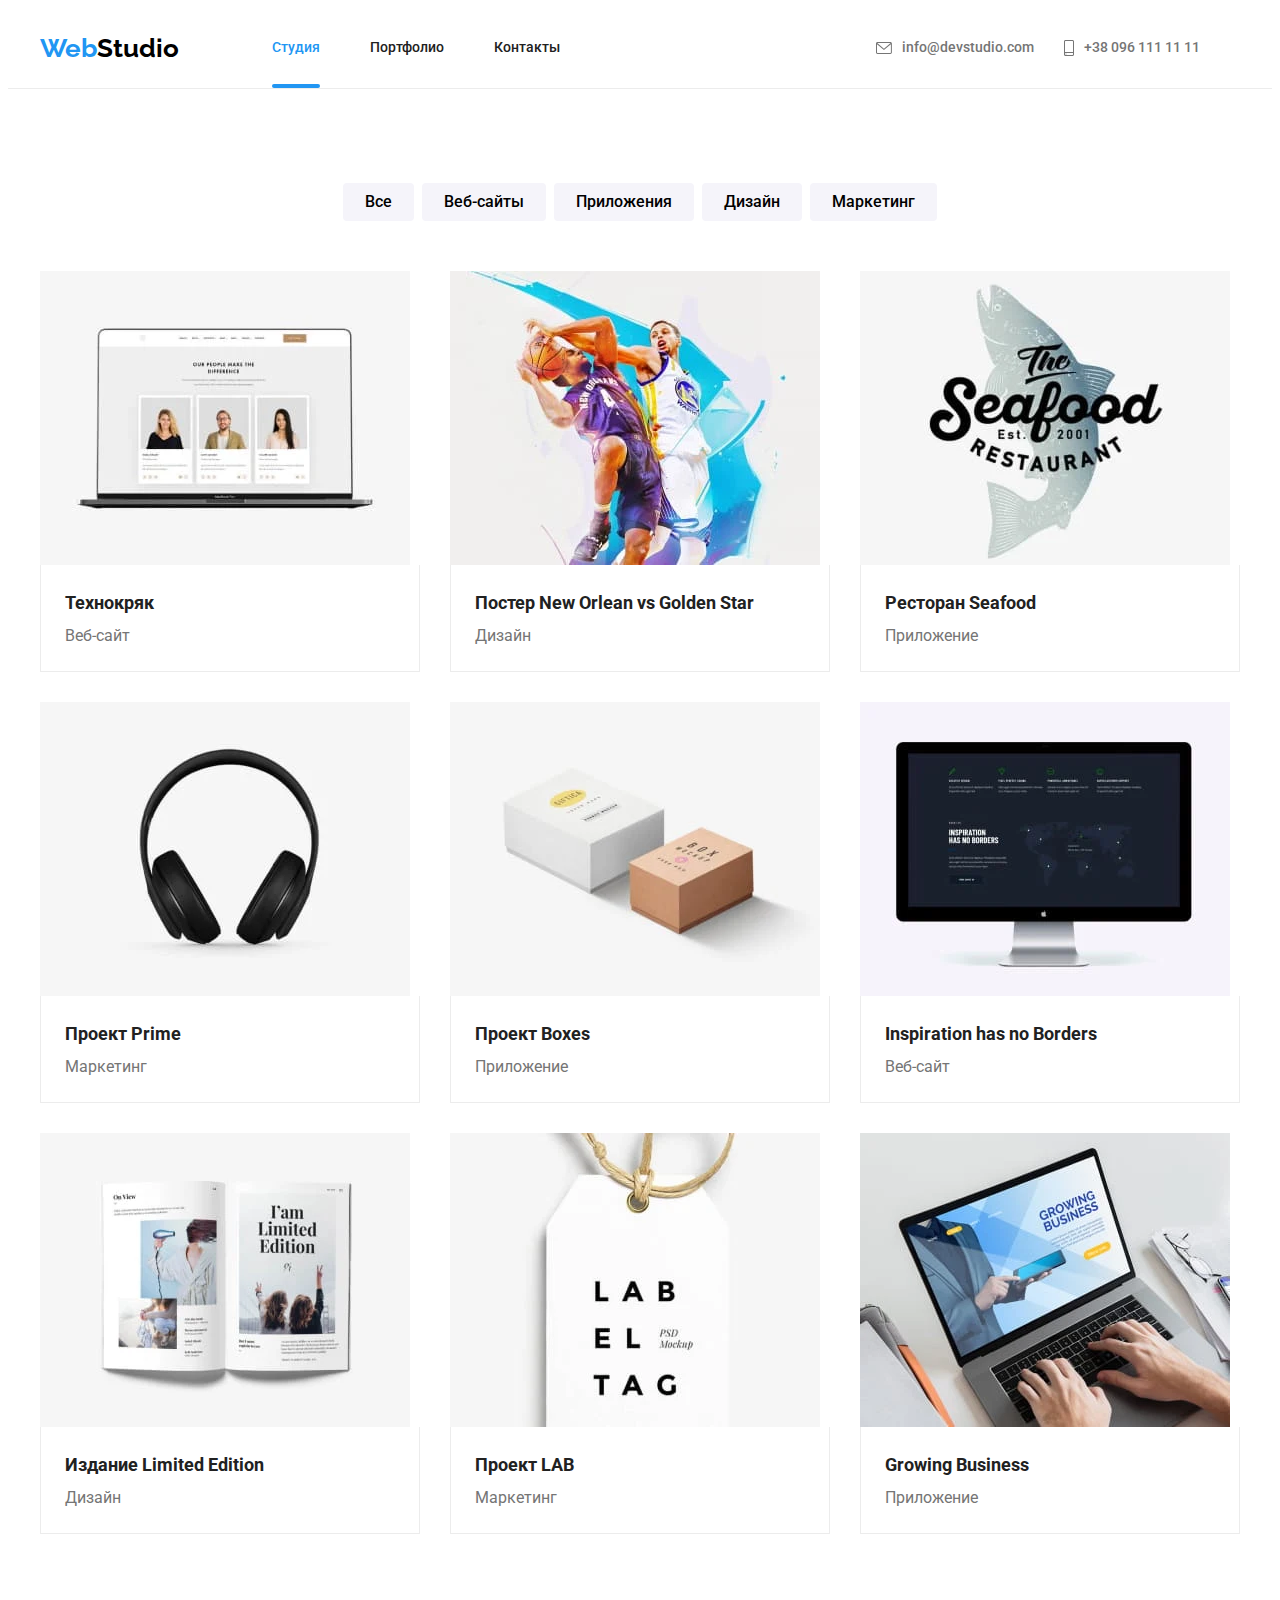
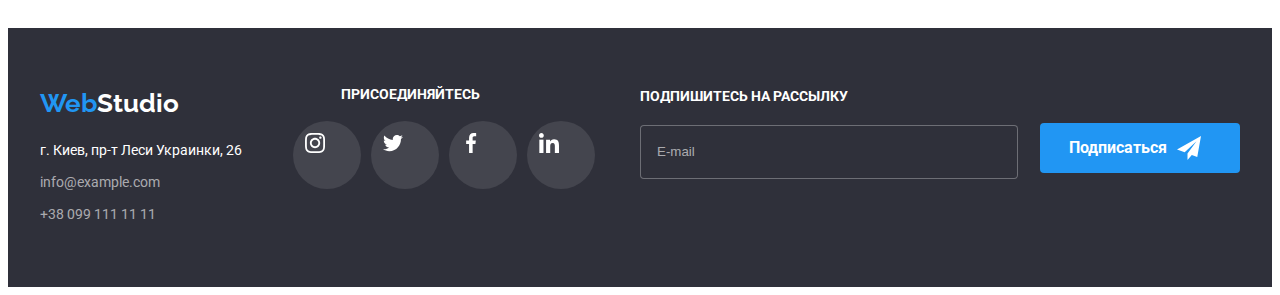
==== commit 7c504ecd: "portfolio foto" ====
--- a/portfolio.html
+++ b/portfolio.html
@@ -143,10 +143,34 @@
             <li class="list shadow-list">
                 <a class="link photo-list-link" href="">
                     <div class="photo-list-card">
-                        <img src="./images/portfolio/tehnokryak.jpg"
-                        alt="Фотографии людей"
-                        width="370"
-                        height="294">
+                        <picture>
+                            <source media="(min-width: 1200px)" srcset="
+                                            ./images/portfolio/desktop/img.webp 1x,
+                                            ./images/portfolio/desktop/img@2x.webp 2x
+                                          " type="image/webp" />
+                            <source media="(min-width: 1200px)" srcset="
+                                            ./images/portfolio/desktop/img.jpg 1x,
+                                            ./images/portfolio/desktop/img@2x.jpg 2x
+                                          " />
+                            <source media="(min-width: 768px)" srcset="
+                                            ./images/portfolio/tablet/img.webp 1x,
+                                            ./images/portfolio/tablet/img@2x.webp 2x
+                                          " type="image/webp" />
+                            <source media="(min-width: 768px)" srcset="
+                                            ./images/portfolio/tablet/img.jpg 1x,
+                                            ./images/portfolio/tablet/img@2x.jpg 2x
+                                          " />
+                            <source media="(max-width: 767px)" srcset="
+                                            ./images/portfolio/mobil/img.webp 1x,
+                                            ./images/portfolio/mobil/img@2x.webp 2x
+                                          " type="image/webp" />
+                            <source media="(max-width: 767px)" srcset="
+                                            ./images/portfolio/mobil/img.jpg 1x,
+                                            ./images/portfolio/mobil/img@2x.jpg 2x
+                                          " />
+
+                        <img src="#" alt="Фотографии людей"/>
+                        </picture>
                         <h3 class="photo-list-text">Технокряк это современная площадка распространения коронавируса. Компании используют эту платформу для цифрового шпионажа и атак на защищённые сервера конкурентов.</h3>
                     </div>
                     <div class="photo-list-description">
@@ -159,10 +183,34 @@
             <li class="list shadow-list">
                 <a class="link photo-list-link" href="">
                     <div class="photo-list-card">
-                    <img src="./images/portfolio/new-orlean.jpg"
-                        alt="Фотографии двух баскетболистов с мячем"
-                        width="370"
-                        height="294">
+                        <picture>
+                            <source media="(min-width: 1200px)" srcset="
+                                                                    ./images/portfolio/desktop/img-1.webp 1x,
+                                                                    ./images/portfolio/desktop/img-1@2x.webp 2x
+                                                                  " type="image/webp" />
+                            <source media="(min-width: 1200px)" srcset="
+                                                                    ./images/portfolio/desktop/img-1.jpg 1x,
+                                                                    ./images/portfolio/desktop/img-1@2x.jpg 2x
+                                                                  " />
+                            <source media="(min-width: 768px)" srcset="
+                                                                    ./images/portfolio/tablet/img-1.webp 1x,
+                                                                    ./images/portfolio/tablet/img-1@2x.webp 2x
+                                                                  " type="image/webp" />
+                            <source media="(min-width: 768px)" srcset="
+                                                                    ./images/portfolio/tablet/img-1.jpg 1x,
+                                                                    ./images/portfolio/tablet/img-1@2x.jpg 2x
+                                                                  " />
+                            <source media="(max-width: 767px)" srcset="
+                                                                    ./images/portfolio/mobil/img-1.webp 1x,
+                                                                    ./images/portfolio/mobil/img-1@2x.webp 2x
+                                                                  " type="image/webp" />
+                            <source media="(max-width: 767px)" srcset="
+                                                                    ./images/portfolio/mobil/img-1.jpg 1x,
+                                                                    ./images/portfolio/mobil/img-1@2x.jpg 2x
+                                                                  " />
+                        
+                            <img src="#" alt="Фотографии двух баскетболистов с мячем"/>
+                        </picture>
                         <h3 class="photo-list-text">Технокряк это современная площадка распространения коронавируса. Компании используют эту платформу для цифрового шпионажа и атак на защищённые сервера конкурентов.</h3>
                     </div>
                     <div class="photo-list-description">
@@ -175,10 +223,34 @@
             <li class="list shadow-list">
                 <a class="link photo-list-link" href="">
                     <div class="photo-list-card">
-                    <img src="./images/portfolio/seafood.jpg"
-                        alt="Фотография логотипа ресторана в виде рыбы"
-                        width="370"
-                        height="294">
+                        <picture>
+                            <source media="(min-width: 1200px)" srcset="
+                                ./images/portfolio/desktop/img-2.webp 1x,
+                                ./images/portfolio/desktop/img-2@2x.webp 2x
+                                " type="image/webp" />
+                            <source media="(min-width: 1200px)" srcset="
+                                ./images/portfolio/desktop/img-2.jpg 1x,
+                                ./images/portfolio/desktop/img-2@2x.jpg 2x
+                                " />
+                            <source media="(min-width: 768px)" srcset="
+                                ./images/portfolio/tablet/img-2.webp 1x,
+                                ./images/portfolio/tablet/img-2@2x.webp 2x
+                                " type="image/webp" />
+                            <source media="(min-width: 768px)" srcset="
+                                ./images/portfolio/tablet/img-2.jpg 1x,
+                                ./images/portfolio/tablet/img-2@2x.jpg 2x
+                                " />
+                            <source media="(max-width: 767px)" srcset="
+                                ./images/portfolio/mobil/img-2.webp 1x,
+                                ./images/portfolio/mobil/img-2@2x.webp 2x
+                                " type="image/webp" />
+                            <source media="(max-width: 767px)" srcset="
+                                ./images/portfolio/mobil/img-2.jpg 1x,
+                                ./images/portfolio/mobil/img-2@2x.jpg 2x
+                                " />
+                    <img src="#"
+                        alt="Фотография логотипа ресторана в виде рыбы"/>
+                        </picture>
                         <h3 class="photo-list-text">Технокряк это современная площадка распространения коронавируса. Компании используют эту платформу для цифрового шпионажа и атак на защищённые сервера конкурентов.</h3>
                     </div>
                     <div class="photo-list-description">
@@ -191,10 +263,34 @@
             <li class="list shadow-list">
                 <a class="link photo-list-link" href="">
                     <div class="photo-list-card">
-                    <img src="./images/portfolio/prime.jpg"
-                        alt="Фотография наушников"
-                        width="370"
-                        height="294">
+                        <picture>
+                            <source media="(min-width: 1200px)" srcset="
+                                ./images/portfolio/desktop/img-3.webp 1x,
+                                ./images/portfolio/desktop/img-3@2x.webp 2x
+                                " type="image/webp" />
+                            <source media="(min-width: 1200px)" srcset="
+                                ./images/portfolio/desktop/img-3.jpg 1x,
+                                ./images/portfolio/desktop/img-3@2x.jpg 2x
+                                " />
+                            <source media="(min-width: 768px)" srcset="
+                                ./images/portfolio/tablet/img-3.webp 1x,
+                                ./images/portfolio/tablet/img-3@2x.webp 2x
+                                " type="image/webp" />
+                            <source media="(min-width: 768px)" srcset="
+                                ./images/portfolio/tablet/img-3.jpg 1x,
+                                ./images/portfolio/tablet/img-3@2x.jpg 2x
+                                " />
+                            <source media="(max-width: 767px)" srcset="
+                                ./images/portfolio/mobil/img-3.webp 1x,
+                                ./images/portfolio/mobil/img-3@2x.webp 2x
+                                " type="image/webp" />
+                        <source media="(max-width: 767px)" srcset="
+                                ./images/portfolio/mobil/img-3.jpg 1x,
+                                ./images/portfolio/mobil/img-3@2x.jpg 2x
+                                " />
+                    <img src="#"
+                        alt="Фотография наушников"/>
+                        </picture>
                         <h3 class="photo-list-text">Технокряк это современная площадка распространения коронавируса. Компании используют эту платформу для цифрового шпионажа и атак на защищённые сервера конкурентов.</h3>
                     </div>
                     <div class="photo-list-description">
@@ -207,10 +303,34 @@
             <li class="list shadow-list">
                 <a class="link photo-list-link" href="">
                     <div class="photo-list-card">
-                    <img src="./images/portfolio/boxes.jpg"
-                        alt="Фотография коробочек"
-                        width="370"
-                        height="294">
+                        <picture>
+                            <source media="(min-width: 1200px)" srcset="
+                                        ./images/portfolio/desktop/img-4.webp 1x,
+                                        ./images/portfolio/desktop/img-4@2x.webp 2x
+                                        " type="image/webp" />
+                             <source media="(min-width: 1200px)" srcset="
+                                        ./images/portfolio/desktop/img-4.jpg 1x,
+                                        ./images/portfolio/desktop/img-4@2x.jpg 2x
+                                        " />
+                            <source media="(min-width: 768px)" srcset="
+                                        ./images/portfolio/tablet/img-4.webp 1x,
+                                        ./images/portfolio/tablet/img-4@2x.webp 2x
+                                        " type="image/webp" />
+                            <source media="(min-width: 768px)" srcset="
+                                        ./images/portfolio/tablet/img-4.jpg 1x,
+                                        ./images/portfolio/tablet/img-4@2x.jpg 2x
+                                        " />
+                            <source media="(max-width: 767px)" srcset="
+                                        ./images/portfolio/mobil/img-4.webp 1x,
+                                        ./images/portfolio/mobil/img-4@2x.webp 2x
+                                        " type="image/webp" />
+                            <source media="(max-width: 767px)" srcset="
+                                        ./images/portfolio/mobil/img-4.jpg 1x,
+                                        ./images/portfolio/mobil/img-4@2x.jpg 2x
+                                        " />
+                    <img src="#"
+                        alt="Фотография коробочек"/>
+                        </picture>
                         <h3 class="photo-list-text">Технокряк это современная площадка распространения коронавируса. Компании используют эту платформу для цифрового шпионажа и атак на защищённые сервера конкурентов.</h3>
                     </div>
                     <div class="photo-list-description">
@@ -223,11 +343,35 @@
             <li class="list shadow-list">
                 <a class="link photo-list-link" href="">
                     <div class="photo-list-card">
-                    <img src="./images/portfolio/inspiration.jpg"
-                        alt="Фотография компьютерного монитора"
-                        width="370"
-                        height="294">
-                        <h3 class="photo-list-text">Технокряк это современная площадка распространения коронавируса. Компании используют эту платформу для цифрового шпионажа и атак на защищённые сервера конкурентов.</h3>
+                        <picture>
+                <source media="(min-width: 1200px)" srcset="
+                                                    ./images/portfolio/desktop/img-5.webp 1x,
+                                                    ./images/portfolio/desktop/img-5@2x.webp 2x
+                                                    " type="image/webp" />
+                <source media="(min-width: 1200px)" srcset="
+                                                    ./images/portfolio/desktop/img-5.jpg 1x,
+                                                    ./images/portfolio/desktop/img-5@2x.jpg 2x
+                                                    " />
+                <source media="(min-width: 768px)" srcset="
+                                                    ./images/portfolio/tablet/img-5.webp 1x,
+                                                    ./images/portfolio/tablet/img-5@2x.webp 2x
+                                                    " type="image/webp" />
+                <source media="(min-width: 768px)" srcset="
+                                                    ./images/portfolio/tablet/img-5.jpg 1x,
+                                                    ./images/portfolio/tablet/img-5@2x.jpg 2x
+                                                    " />
+                <source media="(max-width: 767px)" srcset="
+                                                    ./images/portfolio/mobil/img-5.webp 1x,
+                                                    ./images/portfolio/mobil/img-5@2x.webp 2x
+                                                    " type="image/webp" />
+                <source media="(max-width: 767px)" srcset="
+                                                    ./images/portfolio/mobil/img-5.jpg 1x,
+                                                    ./images/portfolio/mobil/img-5@2x.jpg 2x
+                                                    " />
+                    <img src="#"
+                        alt="Фотография компьютерного монитора"/>
+                        </picture>
+                       <h3 class="photo-list-text">Технокряк это современная площадка распространения коронавируса. Компании используют эту платформу для цифрового шпионажа и атак на защищённые сервера конкурентов.</h3>
                     </div>
                     <div class="photo-list-description">
                         <h2 lang="en">Inspiration has no Borders</h2>
@@ -239,10 +383,34 @@
             <li class="list shadow-list">
                 <a class="link photo-list-link" href="">
                     <div class="photo-list-card">
-                    <img src="./images/portfolio/limited-edition.jpg"
-                        alt="Фотография разворота книги"
-                        width="370"
-                        height="294">
+                        <picture>
+                            <source media="(min-width: 1200px)" srcset="
+                                ./images/portfolio/desktop/img-6.webp 1x,
+                                ./images/portfolio/desktop/img-6@2x.webp 2x
+                                " type="image/webp" />
+                            <source media="(min-width: 1200px)" srcset="
+                                ./images/portfolio/desktop/img-6.jpg 1x,
+                                ./images/portfolio/desktop/img-6@2x.jpg 2x
+                                " />
+                            <source media="(min-width: 768px)" srcset="
+                                ./images/portfolio/tablet/img-6.webp 1x,
+                                ./images/portfolio/tablet/img-6@2x.webp 2x
+                                " type="image/webp" />
+                            <source media="(min-width: 768px)" srcset="
+                                ./images/portfolio/tablet/img-6.jpg 1x,
+                                ./images/portfolio/tablet/img-6@2x.jpg 2x
+                                " />
+                            <source media="(max-width: 767px)" srcset="
+                                ./images/portfolio/mobil/img-6.webp 1x,
+                                ./images/portfolio/mobil/img-6@2x.webp 2x
+                                " type="image/webp" />
+                            <source media="(max-width: 767px)" srcset="
+                                ./images/portfolio/mobil/img-6.jpg 1x,
+                                ./images/portfolio/mobil/img-6@2x.jpg 2x
+                                " />
+                    <img src="#"
+                        alt="Фотография разворота книги"/>
+                        </picture>
                         <h3 class="photo-list-text">Технокряк это современная площадка распространения коронавируса. Компании используют эту платформу для цифрового шпионажа и атак на защищённые сервера конкурентов.</h3>
                     </div>
                     <div class="photo-list-description">
@@ -255,10 +423,34 @@
             <li class="list shadow-list">
                 <a class="link photo-list-link" href="">
                     <div class="photo-list-card">
-                    <img src="./images/portfolio/lab.jpg"
-                        alt="Фотография лейбы"
-                        width="370"
-                        height="294">
+                        <picture>
+                            <source media="(min-width: 1200px)" srcset="
+                                ./images/portfolio/desktop/img-7.webp 1x,
+                                ./images/portfolio/desktop/img-7@2x.webp 2x
+                                " type="image/webp" />
+                            <source media="(min-width: 1200px)" srcset="
+                                ./images/portfolio/desktop/img-7.jpg 1x,
+                                ./images/portfolio/desktop/img-7@2x.jpg 2x
+                                " />
+                            <source media="(min-width: 768px)" srcset="
+                                ./images/portfolio/tablet/img-7.webp 1x,
+                                ./images/portfolio/tablet/img-7@2x.webp 2x
+                                " type="image/webp" />
+                            <source media="(min-width: 768px)" srcset="
+                                ./images/portfolio/tablet/img-7.jpg 1x,
+                                ./images/portfolio/tablet/img-7@2x.jpg 2x
+                                " />
+                            <source media="(max-width: 767px)" srcset="
+                                ./images/portfolio/mobil/img-7.webp 1x,
+                                ./images/portfolio/mobil/img-7@2x.webp 2x
+                                " type="image/webp" />
+                            <source media="(max-width: 767px)" srcset="
+                                ./images/portfolio/mobil/img-7.jpg 1x,
+                                ./images/portfolio/mobil/img-7@2x.jpg 2x
+                                " />
+                    <img src="#"
+                        alt="Фотография лейбы"/>
+                        </picture>
                         <h3 class="photo-list-text">Технокряк это современная площадка распространения коронавируса. Компании используют эту платформу для цифрового шпионажа и атак на защищённые сервера конкурентов.</h3>
                     </div>
                     <div class="photo-list-description">
@@ -271,10 +463,34 @@
             <li class="list shadow-list">
                 <a class="link photo-list-link" href="">
                     <div class="photo-list-card">
-                    <img src="./images/portfolio/growing-business.jpg"
-                        alt="Фотография руки печатающей на нетбуке"
-                        width="370"
-                        height="294">
+                        <picture>
+                            <source media="(min-width: 1200px)" srcset="
+                            ./images/portfolio/desktop/img-8.webp 1x,
+                            ./images/portfolio/desktop/img-8@2x.webp 2x
+                            " type="image/webp" />
+                            <source media="(min-width: 1200px)" srcset="
+                            ./images/portfolio/desktop/img-8.jpg 1x,
+                            ./images/portfolio/desktop/img-8@2x.jpg 2x
+                            " />
+                            <source media="(min-width: 768px)" srcset="
+                            ./images/portfolio/tablet/img-8.webp 1x,
+                            ./images/portfolio/tablet/img-8@2x.webp 2x
+                            " type="image/webp" />
+                            <source media="(min-width: 768px)" srcset="
+                            ./images/portfolio/tablet/img-8.jpg 1x,
+                            ./images/portfolio/tablet/img-8@2x.jpg 2x
+                            " />
+                            <source media="(max-width: 767px)" srcset="
+                            ./images/portfolio/mobil/img-8.webp 1x,
+                            ./images/portfolio/mobil/img-8@2x.webp 2x
+                            " type="image/webp" />
+                            <source media="(max-width: 767px)" srcset="
+                            ./images/portfolio/mobil/img-8.jpg 1x,
+                            ./images/portfolio/mobil/img-8@2x.jpg 2x
+                            " />
+                    <img src="#"
+                        alt="Фотография руки печатающей на нетбуке"/>
+                        </picture>
                         <h3 class="photo-list-text">Технокряк это современная площадка распространения коронавируса. Компании используют эту платформу для цифрового шпионажа и атак на защищённые сервера конкурентов.</h3>
                     </div>
                     <div class="photo-list-description">
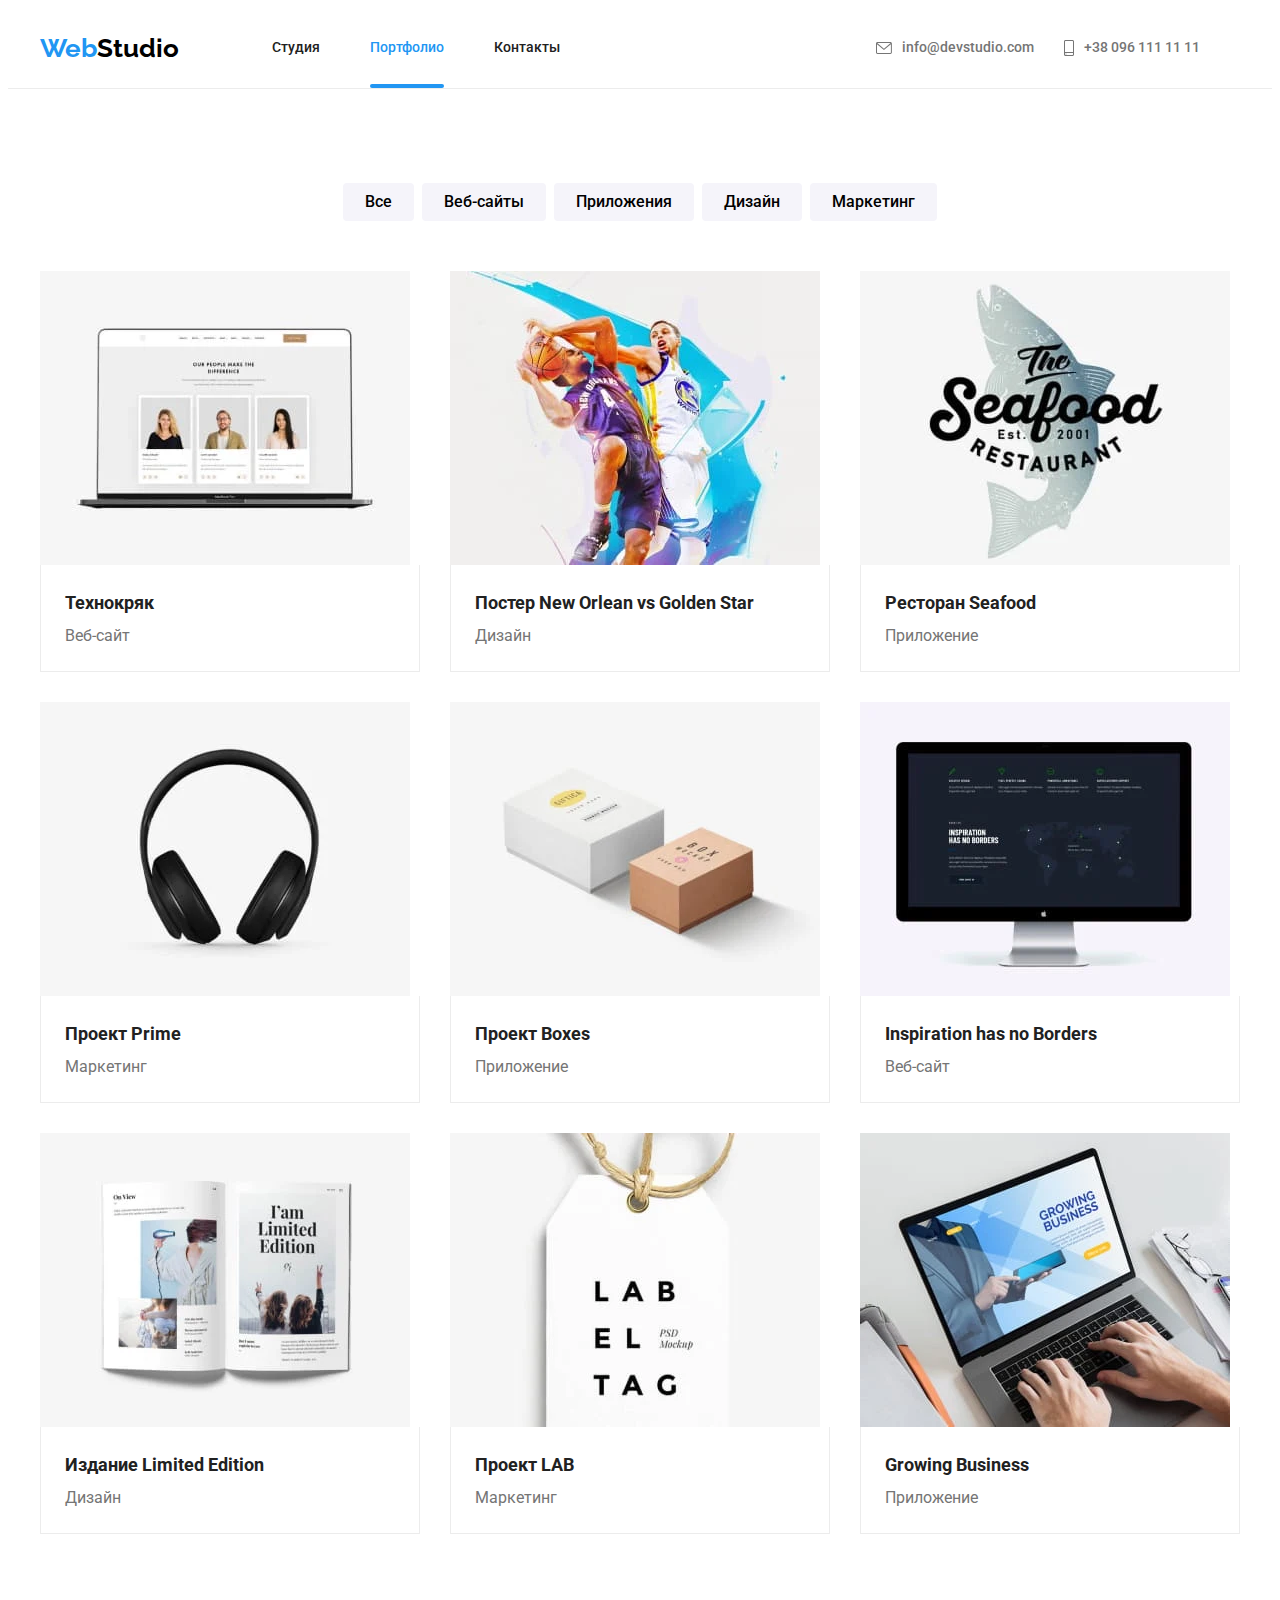
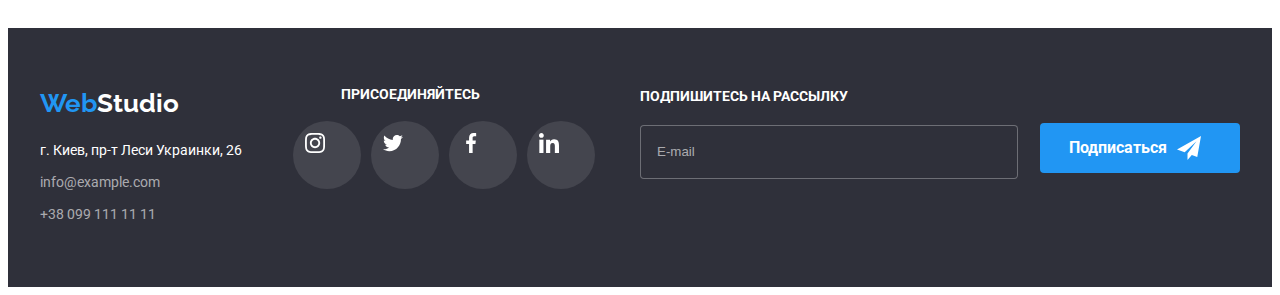
==== commit f9c466f8: "navigation" ====
--- a/portfolio.html
+++ b/portfolio.html
@@ -19,11 +19,11 @@
                 <a class="log link" lang="en" href="./">Web<span class="log__studio_black">Studio</span></a>
                 <ul class="nav__list">
                     <li class="list nav__item">
-                        <a class="link nav__link nav__link_active" href="./index.html">Студия</a>
+                        <a class="link nav__link nav__link_border" href="./index.html">Студия</a>
                     </li>
     
                     <li class="list nav__item">
-                        <a class="link nav__link nav__link_border" href="./portfolio.html">Портфолио</a>
+                        <a class="link nav__link nav__link_active" href="./portfolio.html">Портфолио</a>
                     </li>
     
                     <li class="list nav__item">
--- a/css/main.min.css
+++ b/css/main.min.css
@@ -1,2 +1,2 @@
-:root{--accent-color: #2196f3;--title-color: #212121;--about-us-card-gap: 30px;--icon-fill: #757575}.visually-hidden{position:absolute !important;clip:rect(1px 1px 1px 1px);clip:rect(1px, 1px, 1px, 1px);padding:0 !important;border:0 !important;height:1px !important;width:1px !important;overflow:hidden}body{color:#757575;font-family:Roboto, sans-serif}.list{list-style:none}.link{text-decoration:none}img{display:block;max-width:100%;height:auto}.section{padding-top:60px;padding-bottom:60px}@media screen and (min-width: 1200px){.section{padding-top:94px;padding-bottom:94px}}.title{font-family:Roboto, sans-serif;font-weight:700;font-size:28px;line-height:1.18;text-align:center;color:var(--title-color);margin-bottom:30px}@media screen and (min-width: 1200px){.title{margin-bottom:50px;font-weight:700;font-size:36px;line-height:1.17}}h1,h2,h3,h4,h5,h6,p{margin-top:0;margin-bottom:0}ul,ol{margin-top:0;margin-bottom:0;padding-left:0}.container{margin-left:auto;margin-right:auto;width:100%;padding-left:15px;padding-right:15px}@media screen and (min-width: 480px){.container{max-width:480px}}@media screen and (min-width: 768px){.container{max-width:768px}}@media screen and (min-width: 1200px){.container{max-width:1200px}}.button{display:flex;align-items:center;text-align:center;min-width:200px;height:50px;background-color:var(--accent-color);font-family:Roboto, sans-serif;font-weight:700;font-size:16px;line-height:1.88;color:white;cursor:pointer;border-radius:4px}.button:hover,.button:focus{background-color:#188ce8}.button__hero{justify-content:center;margin:0 auto;padding:10px 32px;border:0px solid transparent;transition:background-color 250ms cubic-bezier(0.4, 0, 0.2, 1)}.header__mobil-menu{display:flex;align-items:center;justify-content:center;background-color:unset;border:none;cursor:pointer;margin-top:10px;margin-right:0;width:40px;height:40px;padding:0}@media screen and (min-width: 768px){.header__mobil-menu{opacity:0;pointer-events:none}}.mob-button-close{position:absolute;border:none;background-color:unset;width:40px;height:40px;right:20px;top:-35px}.button__footer{justify-content:flex-start;padding:10px 29px;border:0px solid transparent;margin-top:20px;margin-left:auto;margin-right:auto;transition:background-color 250ms cubic-bezier(0.4, 0, 0.2, 1)}@media screen and (min-width: 1200px){.button__footer{margin-right:0;position:absolute;right:15px;top:15px}}.button__modal{justify-content:center;margin:0 auto;padding:10px 55px;border:0px solid transparent;transition:background-color 250ms cubic-bezier(0.4, 0, 0.2, 1)}.social{display:flex;justify-content:center;align-items:center}.social__list{display:flex;justify-content:space-around}.social__list:not(:last-child){margin-right:10px}.icon{height:20px;width:20px}.icon_background{width:44px;height:44px;padding:12px;border-radius:50%;align-items:center;transition:background-color 250ms cubic-bezier(0.4, 0, 0.2, 1)}.icon_background:hover,.icon_background:focus{width:44px;height:44px;background-color:#2196f3;border-radius:50%;fill:white}.icon_background-gray{fill:#afb1b8;transition:background-color 250ms cubic-bezier(0.4, 0, 0.2, 1);transition:fill 250ms cubic-bezier(0.4, 0, 0.2, 1)}@media screen and (min-width: 768px){.footer-social{max-width:206px;text-align:center;margin-left:auto;margin-right:74px}}@media screen and (min-width: 1200px){.footer-social{margin-right:0;text-align:left;margin-left:70px}}.footer-social_name{color:white;font-family:Roboto, sans-serif;font-weight:700;font-size:14px;line-height:.88;text-transform:uppercase;margin-bottom:20px;margin-top:60px}@media screen and (min-width: 768px){.footer-social_name{margin-top:0}}.icon_background-white{fill:white;background-color:rgba(255,255,255,0.1)}.icon_white{fill:white}.backdrop{position:fixed;top:0;left:0;width:100vw;height:100vh;background-color:rgba(0,0,0,0.2);transition:opacity 250ms cubic-bezier(0.4, 0, 0.2, 1),visibility 250ms cubic-bezier(0.4, 0, 0.2, 1)}.modal{position:absolute;left:50%;top:50%;transform:translate(-50%, -50%);width:528px;height:581px;border-radius:4px;background-color:#ffffff;padding:40px}.button-close{display:flex;position:absolute;top:8px;right:8px;width:32px;height:32px;border-radius:50%;border:1px solid rgba(0,0,0,0.1);background-color:transparent;cursor:pointer;padding:6px}.button-close:hover .icon-close-black{fill:var(--accent-color)}.icon-close-black{text-align:center;justify-content:center;fill:#000000}.is-hidden{opacity:0;visibility:hidden;pointer-events:none}.modal-form{display:flex;flex-direction:column;color:#757575}.modal-form-head{font-family:Roboto, sans-serif;font-weight:700;font-size:20px;line-height:1.15;color:#212121;text-align:center;margin-bottom:30px}.modal-form-input{width:100%;height:40px;border:1px solid rgba(33,33,33,0.2);border-radius:4px;padding-left:42px;transition:border-color 250ms cubic-bezier(0.4, 0, 0.2, 1)}.modal-form-field{font-family:Roboto, sans-serif;font-weight:400;font-size:12px;line-height:1.17;margin-bottom:10px}.modal-form-icon{position:absolute;width:18px;height:18px;left:12px;top:50%;fill:#212121;transform:translateY(-50%);transition:fill 250ms cubic-bezier(0.4, 0, 0.2, 1)}.modal-form-field-icon{display:block;position:relative;margin-top:4px}.modal-form-input:focus{outline:none;border-color:var(--accent-color)}.modal-form-input:focus+.modal-form-icon{fill:var(--accent-color)}.modal-form-message{width:100%;height:120px;padding:12px 16px;font-family:Roboto, sans-serif;font-weight:400;font-size:12px;line-height:1.17;border:1px solid rgba(33,33,33,0.2);border-radius:4px;resize:none;transition:border-color 250ms cubic-bezier(0.4, 0, 0.2, 1)}.modal-form-message::placeholder{color:rgba(117,117,117,0.5)}.modal-form-message:focus{outline:none;border-color:var(--accent-color)}.modal-form-chackbox:checked+.modal-form-checkbox-label::before{background-image:url(../images/svg/symbol-defs.svg#icon-icon-check);border:none}.modal-form-chackbox:focus+.modal-form-checkbox-label::before{background-image:url(../images/svg/symbol-defs.svg#icon-icon-check);border:none}.modal-form-checkbox-label::before{display:block;content:"";width:16px;height:15px;border:1px solid #212121;cursor:pointer;margin-right:7px}.modal-form-checkbox-label{display:flex;align-items:center;justify-content:center;font-family:Roboto, sans-serif;font-weight:400;font-size:14px;line-height:1.71;margin-bottom:30px;margin-top:10px}.header{border-bottom:1px solid #ececec}.header-container{display:flex;align-items:center;justify-content:space-between;height:60px}@media screen and (min-width: 768px){.header-container{height:80px}}.mob-menu{position:fixed;background-color:#fff;width:100vw;height:100vh;top:0;left:0;padding-top:48px;padding-bottom:48px}.mob-menu .container{position:relative;display:flex;height:100%;flex-direction:column;justify-content:space-between}.mob-menu.is-hidden{opacity:0;pointer-events:none}.mob-menu-list__item:not(:last-child){margin-bottom:32px}.mob-menu-list__link{font-weight:500;font-size:40px;line-height:1.17;color:#212121}.mob-menu-contacts__item:not(:last-child){margin-bottom:32px}.mob-menu-contacts{margin-bottom:64px}.mob-menu-contacts__link_tel{font-weight:500;font-size:34px;line-height:1.18;color:#2196f3}.mob-menu-contacts__link_mail{font-weight:500;font-size:24px;line-height:1.17;color:#757575}.mob-menu-social{display:flex}.mob-menu-social__item:not(:last-child){margin-right:20px}.mob-menu-social__link{font-weight:500;font-size:18px;line-height:1.22;color:#2196f3}.log{color:var(--accent-color);font-family:Raleway, sans-serif;font-weight:700;font-size:24px;line-height:1.17}@media screen and (min-width: 1200px){.log{font-weight:700;font-size:26px;line-height:1.19}}.log__studio_black{color:#000000}.log__studio_white{color:#ffffff}.nav{display:flex;align-items:center}.nav__list{align-items:center;display:none}@media screen and (min-width: 768px){.nav__list{display:flex;margin-left:84px}}@media screen and (min-width: 1200px){.nav__list{margin-left:93px}}.nav__link{display:flex;padding-top:32px;padding-bottom:32px;color:var(--title-color);font-family:Roboto, sans-serif;font-weight:500;font-size:14px;line-height:1.14}.nav__link:hover,.nav__link:focus{color:var(--accent-color)}.nav__item:not(:last-child){margin-right:50px}.nav__link_border{position:relative}.nav__link_border::after{content:"";position:absolute;display:block;width:100%;height:4px;bottom:0;width:100%;background-color:var(--accent-color);border-radius:2px;transform:scaleX(0);transition:transform 250ms cubic-bezier(0.4, 0, 0.2, 1)}.nav__link_border:hover::after,.nav__link_border:focus::after{transform:scaleX(1)}.nav__link_active{position:relative;color:var(--accent-color)}.nav__link_active::after{content:"";position:absolute;display:block;width:100%;height:4px;bottom:0;width:100%;background-color:var(--accent-color);border-radius:2px}.header-adress{display:none;align-items:center;margin-left:auto}@media screen and (min-width: 768px){.header-adress{display:flex;flex-wrap:wrap;justify-content:flex-end}.header-adress .header-adress__list_margin{margin-right:19px;margin-top:10px}}@media screen and (min-width: 1200px){.header-adress{display:flex}.header-adress .header-adress__list_margin{margin-right:0;margin-top:0}.header-adress .header-adress__list{display:flex}.header-adress .header-adress__list:not(:last-child){margin-right:30px}}.header-adress__link{display:flex;align-items:center;color:var(--icon-fill);font-family:Roboto, sans-serif;font-weight:500;font-size:14px;line-height:1.14;transition:color 250ms cubic-bezier(0.4, 0, 0.2, 1)}.header-adress__link:hover,.header-adress__link:focus{color:var(--accent-color)}.header-adress__link:hover .header-adress__mail,.header-adress__link:focus .header-adress__mail,.header-adress__link:hover .header-adress__tel,.header-adress__link:focus .header-adress__tel{fill:var(--accent-color)}.header-adress__mail{height:12px;width:16px;fill:var(--icon-fill);margin-right:10px;transition:fill 250ms cubic-bezier(0.4, 0, 0.2, 1)}.header-adress__tel{height:16px;width:10px;fill:var(--icon-fill);margin-right:10px;transition:fill 250ms cubic-bezier(0.4, 0, 0.2, 1)}.hero{padding-top:118px;padding-bottom:118px;background-color:rgba(47,48,58,0.4);background-image:linear-gradient(to right, rgba(47,48,58,0.4), rgba(47,48,58,0.4)),url(../images/hero/mobil-hero1x.jpg);background-repeat:no-repeat;margin-right:auto;margin-left:auto;max-width:1600px;background-position:center;background-size:cover}@media screen and (min-width: 1200px){.hero{padding-top:200px;padding-bottom:200px}}@media (min-resolution: 2dppx){.hero{background-image:linear-gradient(to right, rgba(47,48,58,0.4), rgba(47,48,58,0.4)),url(../images/hero/mobil-hero2x.jpg)}}@media (min-width: 768px){.hero{background-image:linear-gradient(to right, rgba(47,48,58,0.4), rgba(47,48,58,0.4)),url(../images/hero/tablet-hero1x.jpg)}}@media (min-width: 768px) and (min-resolution: 2dppx){.hero{background-image:linear-gradient(to right, rgba(47,48,58,0.4), rgba(47,48,58,0.4)),url(../images/hero/tablet-hero2x.jpg)}}@media (min-width: 1200px){.hero{background-image:linear-gradient(to right, rgba(47,48,58,0.4), rgba(47,48,58,0.4)),url(../images/hero/desktop-hero1x.jpg)}}@media (min-width: 1200px) and (min-resolution: 2dppx){.hero{background-image:linear-gradient(to right, rgba(47,48,58,0.4), rgba(47,48,58,0.4)),url(../images/hero/desktop-hero2x.jpg)}}.hero__name{color:white;font-family:Roboto, sans-serif;font-weight:900;font-size:26px;line-height:1.62;text-align:center;text-transform:uppercase;margin-bottom:30px}@media screen and (min-width: 1200px){.hero__name{font-weight:900;font-size:44px;line-height:1.36}}@media screen and (min-width: 768px){.about{max-width:768px;display:flex;flex-wrap:wrap;margin-left:-30px}}@media screen and (min-width: 1200px){.about{max-width:1200px;display:flex;flex-wrap:wrap}}.about__list{margin-bottom:-30px}@media screen and (min-width: 768px){.about__list{flex-basis:calc((100% - 60px) / 2);margin-left:var(--about-us-card-gap)}}@media screen and (min-width: 1200px){.about__list{flex-basis:calc((100% - 120px) / 4)}}.about__title{color:var(--title-color);font-family:Roboto, sans-serif;font-weight:700;font-size:14px;line-height:1.14;text-transform:uppercase;text-align:center}@media screen and (min-width: 768px){.about__title{text-align:left}}.about__description{font-family:Roboto, sans-serif;font-weight:400;font-size:14px;line-height:1.71;margin-top:10px;margin-bottom:30px}.about-us__thumb{padding:25px 100px;background-color:#f5f4fa;margin-bottom:30px;text-align:center}.about-img{height:70px;width:70px}.about-img__icon{height:70px;width:70px}.occupation{padding-top:0}.ocupation__list{display:flex;margin-right:-30px}.occupation__card{position:relative;margin-right:30px;margin-bottom:31px;flex-basis:calc((100% - 90px) / 3)}.ocupation__description{position:absolute;bottom:0;width:100%;font-family:Roboto, sans-serif;font-weight:700;font-size:14px;line-height:1.14;text-transform:uppercase;padding:27px 82px;background:rgba(47,48,58,0.8);color:white}.occupation_none{display:none}@media screen and (min-width: 1200px){.occupation_none{display:block}}.team{background-color:#f5f4fa}.team__name{color:var(--title-color);font-family:Roboto, sans-serif;font-weight:500;font-size:16px;line-height:1.19;text-align:center}.team__profession{font-family:Roboto, sans-serif;font-weight:400;font-size:16px;line-height:1.19;text-align:center;margin-top:10px;margin-bottom:16px}.team__list{margin-bottom:-30px}@media screen and (min-width: 768px){.team__list{max-width:768px;display:flex;flex-wrap:wrap;margin-left:-30px}}@media screen and (min-width: 1200px){.team__list{max-width:1200px;display:flex;flex-wrap:wrap}}.team__element{margin-bottom:30px;box-shadow:0px 2px 1px 0px rgba(0,0,0,0.2),0px 1px 1px 0px rgba(0,0,0,0.14),0px 1px 3px 0px rgba(0,0,0,0.12)}@media screen and (min-width: 768px){.team__element{flex-basis:calc((100% - 60px) / 2);margin-left:var(--about-us-card-gap)}}@media screen and (min-width: 1200px){.team__element{flex-basis:calc((100% - 120px) / 4)}}.team__thumb{padding-top:30px;padding-bottom:30px;background-color:white}.clients{display:flex;flex-wrap:wrap;justify-content:center;align-items:center;flex-basis:calc((100% - 60px) / 2);margin-left:-30px;margin-bottom:-30px}.clients_list{display:flex;flex-wrap:wrap;width:210px;height:92px;border-top:1px solid #afb1b8;border-right:1px solid #afb1b8;border-bottom:1px solid #afb1b8;border-left:1px solid #afb1b8;border-radius:4px;align-items:center;justify-content:center;flex-basis:calc((100% - 60px) / 2);margin-left:30px;margin-bottom:30px}@media screen and (min-width: 768px){.clients_list{flex-basis:calc((100% - 90px) / 3);width:226px}}@media screen and (min-width: 1200px){.clients_list{flex-basis:calc((100% - 180px) / 6);width:170px}}.clients-log_fill{width:170px;height:60px;fill:#afb1b8;transition:fill 250ms cubic-bezier(0.4, 0, 0.2, 1)}.clients-log{display:flex;width:210px;height:92px;align-items:center;justify-content:center}@media screen and (min-width: 768px){.clients-log{flex-basis:calc((100% - 90px) / 3);width:226px}}@media screen and (min-width: 1200px){.clients-log{flex-basis:calc((100% - 180px) / 6);width:170px}}.clients-log:hover{border-top:1px solid #2196f3;border-right:1px solid #2196f3;border-bottom:1px solid #2196f3;border-left:1px solid #2196f3;border-radius:4px;fill:#2196f3}.clients-log:hover .clients-log_fill,.clients-log:focus .clients-log_fill{fill:#2196f3}.footer{background-color:#2f303a;padding-top:60px;padding-bottom:60px;display:flex;text-align:center}@media screen and (min-width: 768px){.footer{text-align:left}}@media screen and (min-width: 768px){.footer__container{display:flex;flex-wrap:wrap;text-align:center;justify-content:center;position:relative}}@media screen and (min-width: 1200px){.footer__container{justify-content:left}}@media screen and (min-width: 768px){.footer-list{width:232px;margin-left:61px;text-align:center}}@media screen and (min-width: 1200px){.footer-list{width:231px;text-align:left;margin-left:0}}.adress-phisical{display:block;color:#ffffff;font-family:Roboto, sans-serif;font-style:normal;font-weight:400;font-size:14px;line-height:1.71;margin-top:20px;transition:color 250ms cubic-bezier(0.4, 0, 0.2, 1)}.adress-phisical:hover,.adress-phisical:focus{color:var(--accent-color)}.adress{display:block;color:rgba(255,255,255,0.6);font-family:Roboto, sans-serif;font-style:normal;font-weight:400;font-size:14px;line-height:1.71;margin-top:8px;transition:color 250ms cubic-bezier(0.4, 0, 0.2, 1)}.adress:hover,.adress:focus{color:var(--accent-color)}.portfolio-list{display:flex;flex-wrap:wrap;padding-bottom:40px;margin-bottom:-15px}@media screen and (min-width: 768px){.portfolio-list{padding-bottom:30px;justify-content:center}}@media screen and (min-width: 1200px){.portfolio-list{padding-bottom:50px}}.portfolio-item{margin-bottom:15px}.portfolio-item:not(:first-child){margin-left:8px}@media screen and (min-width: 1200px){.portfolio-item{margin-bottom:0}}.portfolio-item_margin{margin-left:0px}@media screen and (min-width: 768px){.portfolio-item_margin{margin-left:8px}}.filter-batton{font-family:Roboto, sans-serif;font-weight:500;font-size:16px;line-height:1.63;text-align:center;border-radius:4px;cursor:pointer;background-color:#f5f4fa;padding:6px 22px;border:none;transition:background-color 250ms cubic-bezier(0.4, 0, 0.2, 1),color 250ms cubic-bezier(0.4, 0, 0.2, 1),box-shadow 250ms cubic-bezier(0.4, 0, 0.2, 1)}.filter-batton:hover,.filter-batton:focus{background-color:var(--accent-color);box-shadow:0px 2px 2px 0px rgba(0,0,0,0.12),0px 1px 2px 0px rgba(0,0,0,0.08),0px 3px 1px 0px rgba(0,0,0,0.1);color:white}.photo-list-link{display:block}.photo-list-link:hover .photo-list-text,.photo-list-link:focus .photo-list-text{transform:translateY(0%)}.photo-list-card{position:relative;overflow:hidden}.photo-list-text{position:absolute;top:0;left:0;height:100%;width:100%;overflow:auto;display:block;font-family:Roboto, sans-serif;font-weight:400;font-size:18px;line-height:1.56;color:white;background-color:rgba(33,150,243,0.9);padding:63px 24px;transform:translateY(100%);transition:transform 250ms cubic-bezier(0.4, 0, 0.2, 1)}.photo-list{margin-right:-30px;margin-top:-30px}@media screen and (min-width: 768px){.photo-list{display:flex;flex-wrap:wrap}}.photo-list .list{margin-top:30px;margin-right:30px}@media screen and (min-width: 768px){.photo-list .list{flex-basis:calc((100% - 60px) / 2)}}@media screen and (min-width: 1200px){.photo-list .list{margin-top:30px;flex-basis:calc((100% - 90px) / 3)}.photo-list .list:nth-child(3n){margin-right:0}}.photo-list h2{color:var(--title-color);font-family:Roboto, sans-serif;font-weight:700;font-size:18px;line-height:2}.photo-list p{font-family:Roboto, sans-serif;font-weight:400;font-size:16px;line-height:1.88;color:#757575}.photo-list-description{padding:20px 24px;border-left:1px solid #ececec;border-right:1px solid #ececec;border-bottom:1px solid #ececec}.shadow-list{transition:box-shadow 250ms cubic-bezier(0.4, 0, 0.2, 1)}.shadow-list:hover,.shadow-list:focus{box-shadow:0px 4px 4px 0px rgba(0,0,0,0.25)}.footer-form-container{width:100%}.footer-form{color:white;margin-left:auto;margin-top:60px}@media screen and (min-width: 768px){.footer-form{margin-left:0}}@media screen and (min-width: 1200px){.footer-form{justify-content:left;margin-left:93px;margin-top:0}}.footer-form-name{display:flex;width:100%;justify-content:center;margin-bottom:20px;font-weight:700;font-size:14px;line-height:1.17;text-transform:uppercase}@media screen and (min-width: 1200px){.footer-form-name{justify-content:left}}.footer-form-input{display:block;width:450px;height:50px;background-color:#2f303a;border:1px solid rgba(255,255,255,0.3);border-radius:4px;padding-left:16px}.footer-form-input::placeholder{color:rgba(255,255,255,0.6)}@media screen and (min-width: 1200px){.footer-form-input{width:358px}}.icon-icon-send{fill:white;margin-left:10px}
+:root{--accent-color: #2196f3;--title-color: #212121;--about-us-card-gap: 30px;--icon-fill: #757575}.visually-hidden{position:absolute !important;clip:rect(1px 1px 1px 1px);clip:rect(1px, 1px, 1px, 1px);padding:0 !important;border:0 !important;height:1px !important;width:1px !important;overflow:hidden}body{color:#757575;font-family:Roboto, sans-serif}.list{list-style:none}.link{text-decoration:none}img{display:block;max-width:100%;height:auto}.section{padding-top:60px;padding-bottom:60px}@media screen and (min-width: 1200px){.section{padding-top:94px;padding-bottom:94px}}.title{font-family:Roboto, sans-serif;font-weight:700;font-size:28px;line-height:1.18;text-align:center;color:var(--title-color);margin-bottom:30px}@media screen and (min-width: 1200px){.title{margin-bottom:50px;font-weight:700;font-size:36px;line-height:1.17}}h1,h2,h3,h4,h5,h6,p{margin-top:0;margin-bottom:0}ul,ol{margin-top:0;margin-bottom:0;padding-left:0}.container{margin-left:auto;margin-right:auto;width:100%;padding-left:15px;padding-right:15px}@media screen and (min-width: 480px){.container{max-width:480px}}@media screen and (min-width: 768px){.container{max-width:768px}}@media screen and (min-width: 1200px){.container{max-width:1200px}}.button{display:flex;align-items:center;text-align:center;min-width:200px;height:50px;background-color:var(--accent-color);font-family:Roboto, sans-serif;font-weight:700;font-size:16px;line-height:1.88;color:white;cursor:pointer;border-radius:4px}.button:hover,.button:focus{background-color:#188ce8}.button__hero{justify-content:center;margin:0 auto;padding:10px 32px;border:0px solid transparent;transition:background-color 250ms cubic-bezier(0.4, 0, 0.2, 1)}.header__mobil-menu{display:flex;align-items:center;justify-content:center;background-color:unset;border:none;cursor:pointer;margin-top:10px;margin-right:0;width:40px;height:40px;padding:0}@media screen and (min-width: 768px){.header__mobil-menu{opacity:0;pointer-events:none}}.mob-button-close{position:absolute;border:none;background-color:unset;width:40px;height:40px;right:20px;top:-35px}.button__footer{justify-content:flex-start;padding:10px 29px;border:0px solid transparent;margin-top:20px;margin-left:auto;margin-right:auto;transition:background-color 250ms cubic-bezier(0.4, 0, 0.2, 1)}@media screen and (min-width: 1200px){.button__footer{margin-right:0;position:absolute;right:15px;top:15px}}.button__modal{justify-content:center;margin:0 auto;padding:10px 55px;border:0px solid transparent;transition:background-color 250ms cubic-bezier(0.4, 0, 0.2, 1)}.social{display:flex;justify-content:center;align-items:center}.social__list{display:flex;justify-content:space-around}.social__list:not(:last-child){margin-right:10px}.icon{height:20px;width:20px}.icon_background{width:44px;height:44px;padding:12px;border-radius:50%;align-items:center;transition:background-color 250ms cubic-bezier(0.4, 0, 0.2, 1)}.icon_background:hover,.icon_background:focus{width:44px;height:44px;background-color:#2196f3;border-radius:50%;fill:white}.icon_background-gray{fill:#afb1b8;transition:background-color 250ms cubic-bezier(0.4, 0, 0.2, 1);transition:fill 250ms cubic-bezier(0.4, 0, 0.2, 1)}@media screen and (min-width: 768px){.footer-social{max-width:206px;text-align:center;margin-left:auto;margin-right:74px}}@media screen and (min-width: 1200px){.footer-social{margin-right:0;text-align:left;margin-left:70px}}.footer-social_name{color:white;font-family:Roboto, sans-serif;font-weight:700;font-size:14px;line-height:.88;text-transform:uppercase;margin-bottom:20px;margin-top:60px}@media screen and (min-width: 768px){.footer-social_name{margin-top:0}}.icon_background-white{fill:white;background-color:rgba(255,255,255,0.1)}.icon_white{fill:white}.backdrop{position:fixed;top:0;left:0;width:100vw;height:100vh;background-color:rgba(0,0,0,0.2);transition:opacity 250ms cubic-bezier(0.4, 0, 0.2, 1),visibility 250ms cubic-bezier(0.4, 0, 0.2, 1)}.modal{position:absolute;left:50%;top:50%;transform:translate(-50%, -50%);width:450px;height:609px;border-radius:4px;background-color:#ffffff;padding:40px}@media screen and (min-width: 1200px){.modal{width:528px;height:581px}}.button-close{display:flex;position:absolute;top:8px;right:8px;width:32px;height:32px;border-radius:50%;border:1px solid rgba(0,0,0,0.1);background-color:transparent;cursor:pointer;padding:6px}.button-close:hover .icon-close-black{fill:var(--accent-color)}.icon-close-black{text-align:center;justify-content:center;fill:#000000}.is-hidden{opacity:0;visibility:hidden;pointer-events:none}.modal-form{display:flex;flex-direction:column;color:#757575}.modal-form-head{font-family:Roboto, sans-serif;font-weight:700;font-size:20px;line-height:1.5;color:#212121;text-align:center;margin-bottom:12px}@media screen and (min-width: 1200px){.modal-form-head{font-weight:700;font-size:20px;line-height:1.15}}.modal-form-input{width:100%;height:40px;border:1px solid rgba(33,33,33,0.2);border-radius:4px;padding-left:42px;transition:border-color 250ms cubic-bezier(0.4, 0, 0.2, 1)}.modal-form-field{font-family:Roboto, sans-serif;font-weight:400;font-size:12px;line-height:1.17;margin-bottom:10px}.modal-form-icon{position:absolute;width:18px;height:18px;left:12px;top:50%;fill:#212121;transform:translateY(-50%);transition:fill 250ms cubic-bezier(0.4, 0, 0.2, 1)}.modal-form-field-icon{display:block;position:relative;margin-top:4px}.modal-form-input:focus{outline:none;border-color:var(--accent-color)}.modal-form-input:focus+.modal-form-icon{fill:var(--accent-color)}.modal-form-message{width:100%;height:120px;padding:12px 16px;font-family:Roboto, sans-serif;font-weight:400;font-size:12px;line-height:1.17;border:1px solid rgba(33,33,33,0.2);border-radius:4px;resize:none;transition:border-color 250ms cubic-bezier(0.4, 0, 0.2, 1)}.modal-form-message::placeholder{color:rgba(117,117,117,0.5)}.modal-form-message:focus{outline:none;border-color:var(--accent-color)}.modal-form-chackbox:checked+.modal-form-checkbox-label::before{background-image:url(../images/svg/icon-check.svg);border:none}.modal-form-chackbox:focus+.modal-form-checkbox-label::before{background-image:url(../images/svg/icon-check.svg);border:none}.modal-form-checkbox-label::before{display:block;content:"";width:16px;height:15px;border:1px solid #212121;cursor:pointer;margin-right:7px}.modal-form-checkbox-label{display:flex;align-items:center;justify-content:center;font-family:Roboto, sans-serif;font-weight:400;font-size:12px;line-height:1.17;margin-bottom:30px;margin-top:10px}@media screen and (min-width: 1200px){.modal-form-checkbox-label{font-weight:400;font-size:14px;line-height:1.71}}.header{border-bottom:1px solid #ececec}.header-container{display:flex;align-items:center;justify-content:space-between;height:60px}@media screen and (min-width: 768px){.header-container{height:80px}}.mob-menu{position:fixed;background-color:#fff;width:100vw;height:100vh;z-index:1;top:0;left:0;padding-top:48px;padding-bottom:48px}.mob-menu .container{position:relative;display:flex;height:100%;flex-direction:column;justify-content:space-between}.mob-menu.is-hidden{opacity:0;pointer-events:none}.mob-menu-list__item:not(:last-child){margin-bottom:32px}.mob-menu-list__link{font-weight:500;font-size:40px;line-height:1.17;color:#212121}.mob-menu-contacts__item:not(:last-child){margin-bottom:32px}.mob-menu-contacts{margin-bottom:64px}.mob-menu-contacts__link_tel{font-weight:500;font-size:34px;line-height:1.18;color:#2196f3}.mob-menu-contacts__link_mail{font-weight:500;font-size:24px;line-height:1.17;color:#757575}.mob-menu-social{display:flex}.mob-menu-social__item:not(:last-child){margin-right:20px}.mob-menu-social__link{font-weight:500;font-size:18px;line-height:1.22;color:#2196f3}.log{color:var(--accent-color);font-family:Raleway, sans-serif;font-weight:700;font-size:24px;line-height:1.17}@media screen and (min-width: 1200px){.log{font-weight:700;font-size:26px;line-height:1.19}}.log__studio_black{color:#000000}.log__studio_white{color:#ffffff}.nav{display:flex;align-items:center}.nav__list{align-items:center;display:none}@media screen and (min-width: 768px){.nav__list{display:flex;margin-left:84px}}@media screen and (min-width: 1200px){.nav__list{margin-left:93px}}.nav__link{display:flex;padding-top:32px;padding-bottom:32px;color:var(--title-color);font-family:Roboto, sans-serif;font-weight:500;font-size:14px;line-height:1.14}.nav__link:hover,.nav__link:focus{color:var(--accent-color)}.nav__item:not(:last-child){margin-right:50px}.nav__link_border{position:relative}.nav__link_border::after{content:"";position:absolute;display:block;width:100%;height:4px;bottom:0;width:100%;background-color:var(--accent-color);border-radius:2px;transform:scaleX(0);transition:transform 250ms cubic-bezier(0.4, 0, 0.2, 1)}.nav__link_border:hover::after,.nav__link_border:focus::after{transform:scaleX(1)}.nav__link_active{position:relative;color:var(--accent-color)}.nav__link_active::after{content:"";position:absolute;display:block;width:100%;height:4px;bottom:0;width:100%;background-color:var(--accent-color);border-radius:2px}.header-adress{display:none;align-items:center;margin-left:auto}@media screen and (min-width: 768px){.header-adress{display:flex;flex-wrap:wrap;justify-content:flex-end}.header-adress .header-adress__list_margin{margin-right:19px;margin-top:10px}}@media screen and (min-width: 1200px){.header-adress{display:flex}.header-adress .header-adress__list_margin{margin-right:0;margin-top:0}.header-adress .header-adress__list{display:flex}.header-adress .header-adress__list:not(:last-child){margin-right:30px}}.header-adress__link{display:flex;align-items:center;color:var(--icon-fill);font-family:Roboto, sans-serif;font-weight:500;font-size:14px;line-height:1.14;transition:color 250ms cubic-bezier(0.4, 0, 0.2, 1)}.header-adress__link:hover,.header-adress__link:focus{color:var(--accent-color)}.header-adress__link:hover .header-adress__mail,.header-adress__link:focus .header-adress__mail,.header-adress__link:hover .header-adress__tel,.header-adress__link:focus .header-adress__tel{fill:var(--accent-color)}.header-adress__mail{height:12px;width:16px;fill:var(--icon-fill);margin-right:10px;transition:fill 250ms cubic-bezier(0.4, 0, 0.2, 1)}.header-adress__tel{height:16px;width:10px;fill:var(--icon-fill);margin-right:10px;transition:fill 250ms cubic-bezier(0.4, 0, 0.2, 1)}.hero{padding-top:118px;padding-bottom:118px;background-color:rgba(47,48,58,0.4);background-image:linear-gradient(to right, rgba(47,48,58,0.4), rgba(47,48,58,0.4)),url(../images/hero/mobil-hero1x.jpg);background-repeat:no-repeat;margin-right:auto;margin-left:auto;max-width:1600px;background-position:center;background-size:cover}@media screen and (min-width: 1200px){.hero{padding-top:200px;padding-bottom:200px}}@media (min-resolution: 2dppx){.hero{background-image:linear-gradient(to right, rgba(47,48,58,0.4), rgba(47,48,58,0.4)),url(../images/hero/mobil-hero2x.jpg)}}@media (min-width: 768px){.hero{background-image:linear-gradient(to right, rgba(47,48,58,0.4), rgba(47,48,58,0.4)),url(../images/hero/tablet-hero1x.jpg)}}@media (min-width: 768px) and (min-resolution: 2dppx){.hero{background-image:linear-gradient(to right, rgba(47,48,58,0.4), rgba(47,48,58,0.4)),url(../images/hero/tablet-hero2x.jpg)}}@media (min-width: 1200px){.hero{background-image:linear-gradient(to right, rgba(47,48,58,0.4), rgba(47,48,58,0.4)),url(../images/hero/desktop-hero1x.jpg)}}@media (min-width: 1200px) and (min-resolution: 2dppx){.hero{background-image:linear-gradient(to right, rgba(47,48,58,0.4), rgba(47,48,58,0.4)),url(../images/hero/desktop-hero2x.jpg)}}.hero__name{color:white;font-family:Roboto, sans-serif;font-weight:900;font-size:26px;line-height:1.62;text-align:center;text-transform:uppercase;margin-bottom:30px}@media screen and (min-width: 1200px){.hero__name{font-weight:900;font-size:44px;line-height:1.36}}@media screen and (min-width: 768px){.about{max-width:768px;display:flex;flex-wrap:wrap;margin-left:-30px}}@media screen and (min-width: 1200px){.about{max-width:1200px;display:flex;flex-wrap:wrap}}.about__list{margin-bottom:-30px}@media screen and (min-width: 768px){.about__list{flex-basis:calc((100% - 60px) / 2);margin-left:var(--about-us-card-gap)}}@media screen and (min-width: 1200px){.about__list{flex-basis:calc((100% - 120px) / 4)}}.about__title{color:var(--title-color);font-family:Roboto, sans-serif;font-weight:700;font-size:14px;line-height:1.14;text-transform:uppercase;text-align:center}@media screen and (min-width: 768px){.about__title{text-align:left}}.about__description{font-family:Roboto, sans-serif;font-weight:400;font-size:14px;line-height:1.71;margin-top:10px;margin-bottom:30px}.about-us__thumb{padding:25px 100px;background-color:#f5f4fa;margin-bottom:30px;text-align:center}.about-img{height:70px;width:70px}.about-img__icon{height:70px;width:70px}.occupation{padding-top:0}.ocupation__list{display:flex;margin-right:-30px}.occupation__card{position:relative;margin-right:30px;margin-bottom:31px;flex-basis:calc((100% - 90px) / 3)}.ocupation__description{position:absolute;bottom:0;width:100%;font-family:Roboto, sans-serif;font-weight:700;font-size:14px;line-height:1.14;text-transform:uppercase;padding:27px 82px;background:rgba(47,48,58,0.8);color:white}.occupation_none{display:none}@media screen and (min-width: 1200px){.occupation_none{display:block}}.team{background-color:#f5f4fa}.team__name{color:var(--title-color);font-family:Roboto, sans-serif;font-weight:500;font-size:16px;line-height:1.19;text-align:center}.team__profession{font-family:Roboto, sans-serif;font-weight:400;font-size:16px;line-height:1.19;text-align:center;margin-top:10px;margin-bottom:16px}.team__list{margin-bottom:-30px}@media screen and (min-width: 768px){.team__list{max-width:768px;display:flex;flex-wrap:wrap;margin-left:-30px}}@media screen and (min-width: 1200px){.team__list{max-width:1200px;display:flex;flex-wrap:wrap}}.team__element{margin-bottom:30px;box-shadow:0px 2px 1px 0px rgba(0,0,0,0.2),0px 1px 1px 0px rgba(0,0,0,0.14),0px 1px 3px 0px rgba(0,0,0,0.12)}@media screen and (min-width: 768px){.team__element{flex-basis:calc((100% - 60px) / 2);margin-left:var(--about-us-card-gap)}}@media screen and (min-width: 1200px){.team__element{flex-basis:calc((100% - 120px) / 4)}}.team__thumb{padding-top:30px;padding-bottom:30px;background-color:white}.clients{display:flex;flex-wrap:wrap;justify-content:center;align-items:center;flex-basis:calc((100% - 60px) / 2);margin-left:-30px;margin-bottom:-30px}.clients_list{display:flex;flex-wrap:wrap;width:210px;height:92px;border-top:1px solid #afb1b8;border-right:1px solid #afb1b8;border-bottom:1px solid #afb1b8;border-left:1px solid #afb1b8;border-radius:4px;align-items:center;justify-content:center;flex-basis:calc((100% - 60px) / 2);margin-left:30px;margin-bottom:30px}@media screen and (min-width: 768px){.clients_list{flex-basis:calc((100% - 90px) / 3);width:226px}}@media screen and (min-width: 1200px){.clients_list{flex-basis:calc((100% - 180px) / 6);width:170px}}.clients-log_fill{width:170px;height:60px;fill:#afb1b8;transition:fill 250ms cubic-bezier(0.4, 0, 0.2, 1)}.clients-log{display:flex;width:210px;height:92px;align-items:center;justify-content:center}@media screen and (min-width: 768px){.clients-log{flex-basis:calc((100% - 90px) / 3);width:226px}}@media screen and (min-width: 1200px){.clients-log{flex-basis:calc((100% - 180px) / 6);width:170px}}.clients-log:hover{border-top:1px solid #2196f3;border-right:1px solid #2196f3;border-bottom:1px solid #2196f3;border-left:1px solid #2196f3;border-radius:4px;fill:#2196f3}.clients-log:hover .clients-log_fill,.clients-log:focus .clients-log_fill{fill:#2196f3}.footer{background-color:#2f303a;padding-top:60px;padding-bottom:60px;display:flex;text-align:center}@media screen and (min-width: 768px){.footer{text-align:left}}@media screen and (min-width: 768px){.footer__container{display:flex;flex-wrap:wrap;text-align:center;justify-content:center;position:relative}}@media screen and (min-width: 1200px){.footer__container{justify-content:left}}@media screen and (min-width: 768px){.footer-list{width:232px;margin-left:61px;text-align:center}}@media screen and (min-width: 1200px){.footer-list{width:231px;text-align:left;margin-left:0}}.adress-phisical{display:block;color:#ffffff;font-family:Roboto, sans-serif;font-style:normal;font-weight:400;font-size:14px;line-height:1.71;margin-top:20px;transition:color 250ms cubic-bezier(0.4, 0, 0.2, 1)}.adress-phisical:hover,.adress-phisical:focus{color:var(--accent-color)}.adress{display:block;color:rgba(255,255,255,0.6);font-family:Roboto, sans-serif;font-style:normal;font-weight:400;font-size:14px;line-height:1.71;margin-top:8px;transition:color 250ms cubic-bezier(0.4, 0, 0.2, 1)}.adress:hover,.adress:focus{color:var(--accent-color)}.portfolio-list{display:flex;flex-wrap:wrap;padding-bottom:40px;margin-bottom:-15px}@media screen and (min-width: 768px){.portfolio-list{padding-bottom:30px;justify-content:center}}@media screen and (min-width: 1200px){.portfolio-list{padding-bottom:50px}}.portfolio-item{margin-bottom:15px}.portfolio-item:not(:first-child){margin-left:8px}@media screen and (min-width: 1200px){.portfolio-item{margin-bottom:0}}.portfolio-item_margin{margin-left:0px}@media screen and (min-width: 768px){.portfolio-item_margin{margin-left:8px}}.filter-batton{font-family:Roboto, sans-serif;font-weight:500;font-size:16px;line-height:1.63;text-align:center;border-radius:4px;cursor:pointer;background-color:#f5f4fa;padding:6px 22px;border:none;transition:background-color 250ms cubic-bezier(0.4, 0, 0.2, 1),color 250ms cubic-bezier(0.4, 0, 0.2, 1),box-shadow 250ms cubic-bezier(0.4, 0, 0.2, 1)}.filter-batton:hover,.filter-batton:focus{background-color:var(--accent-color);box-shadow:0px 2px 2px 0px rgba(0,0,0,0.12),0px 1px 2px 0px rgba(0,0,0,0.08),0px 3px 1px 0px rgba(0,0,0,0.1);color:white}.photo-list-link{display:block}.photo-list-link:hover .photo-list-text,.photo-list-link:focus .photo-list-text{transform:translateY(0%)}.photo-list-card{position:relative;overflow:hidden}.photo-list-text{position:absolute;top:0;left:0;height:100%;width:100%;overflow:auto;display:block;font-family:Roboto, sans-serif;font-weight:400;font-size:18px;line-height:1.56;color:white;background-color:rgba(33,150,243,0.9);padding:63px 24px;transform:translateY(100%);transition:transform 250ms cubic-bezier(0.4, 0, 0.2, 1)}.photo-list{margin-right:-30px;margin-top:-30px}@media screen and (min-width: 768px){.photo-list{display:flex;flex-wrap:wrap}}.photo-list .list{margin-top:30px;margin-right:30px}@media screen and (min-width: 768px){.photo-list .list{flex-basis:calc((100% - 60px) / 2)}}@media screen and (min-width: 1200px){.photo-list .list{margin-top:30px;flex-basis:calc((100% - 90px) / 3)}.photo-list .list:nth-child(3n){margin-right:0}}.photo-list h2{color:var(--title-color);font-family:Roboto, sans-serif;font-weight:700;font-size:18px;line-height:2}.photo-list p{font-family:Roboto, sans-serif;font-weight:400;font-size:16px;line-height:1.88;color:#757575}.photo-list-description{padding:20px 24px;border-left:1px solid #ececec;border-right:1px solid #ececec;border-bottom:1px solid #ececec}.shadow-list{transition:box-shadow 250ms cubic-bezier(0.4, 0, 0.2, 1)}.shadow-list:hover,.shadow-list:focus{box-shadow:0px 4px 4px 0px rgba(0,0,0,0.25)}.footer-form-container{width:100%}.footer-form{color:white;margin-left:auto;margin-top:60px}@media screen and (min-width: 768px){.footer-form{margin-left:0}}@media screen and (min-width: 1200px){.footer-form{justify-content:left;margin-left:93px;margin-top:0}}.footer-form-name{display:flex;width:100%;justify-content:center;margin-bottom:20px;font-weight:700;font-size:14px;line-height:1.17;text-transform:uppercase}@media screen and (min-width: 1200px){.footer-form-name{justify-content:left}}.footer-form-input{display:block;width:450px;height:50px;background-color:#2f303a;border:1px solid rgba(255,255,255,0.3);border-radius:4px;padding-left:16px}.footer-form-input::placeholder{color:rgba(255,255,255,0.6)}@media screen and (min-width: 1200px){.footer-form-input{width:358px}}.icon-icon-send{fill:white;margin-left:10px}
 /*# sourceMappingURL=main.min.css.map */